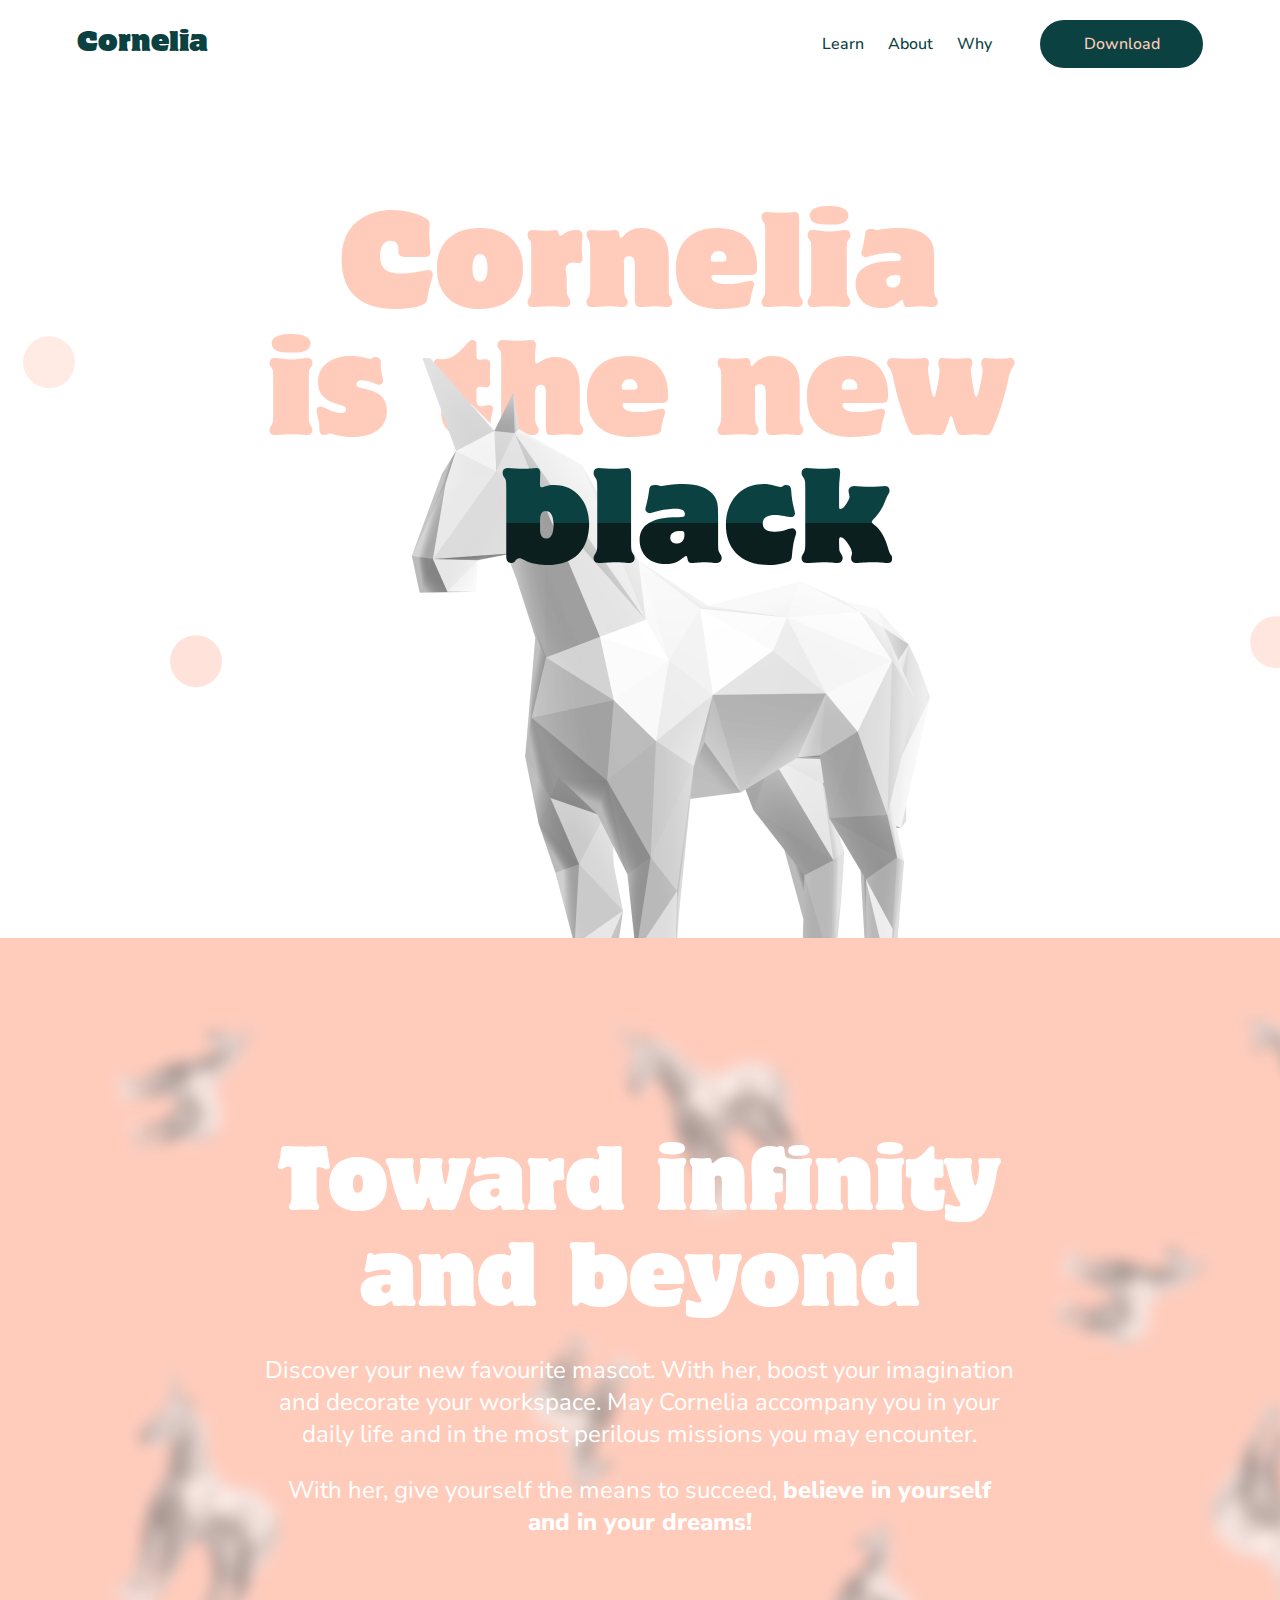
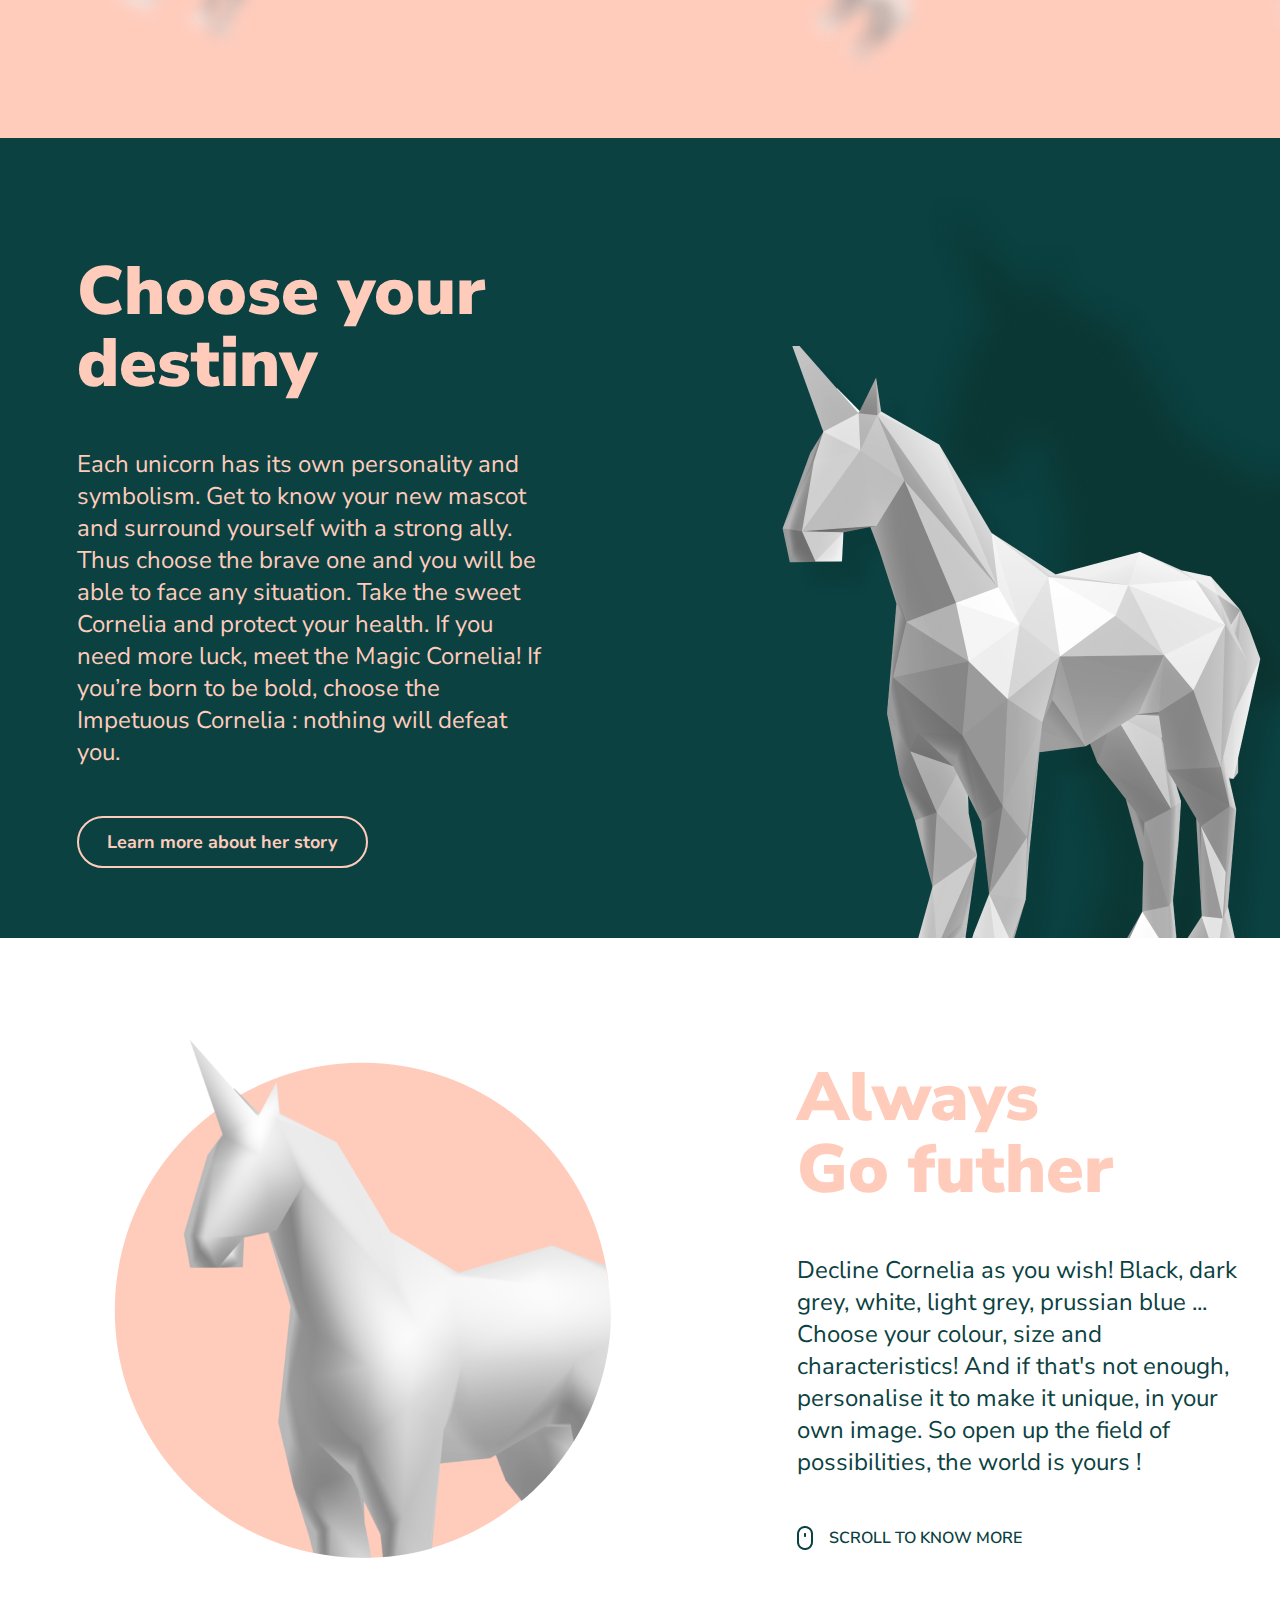
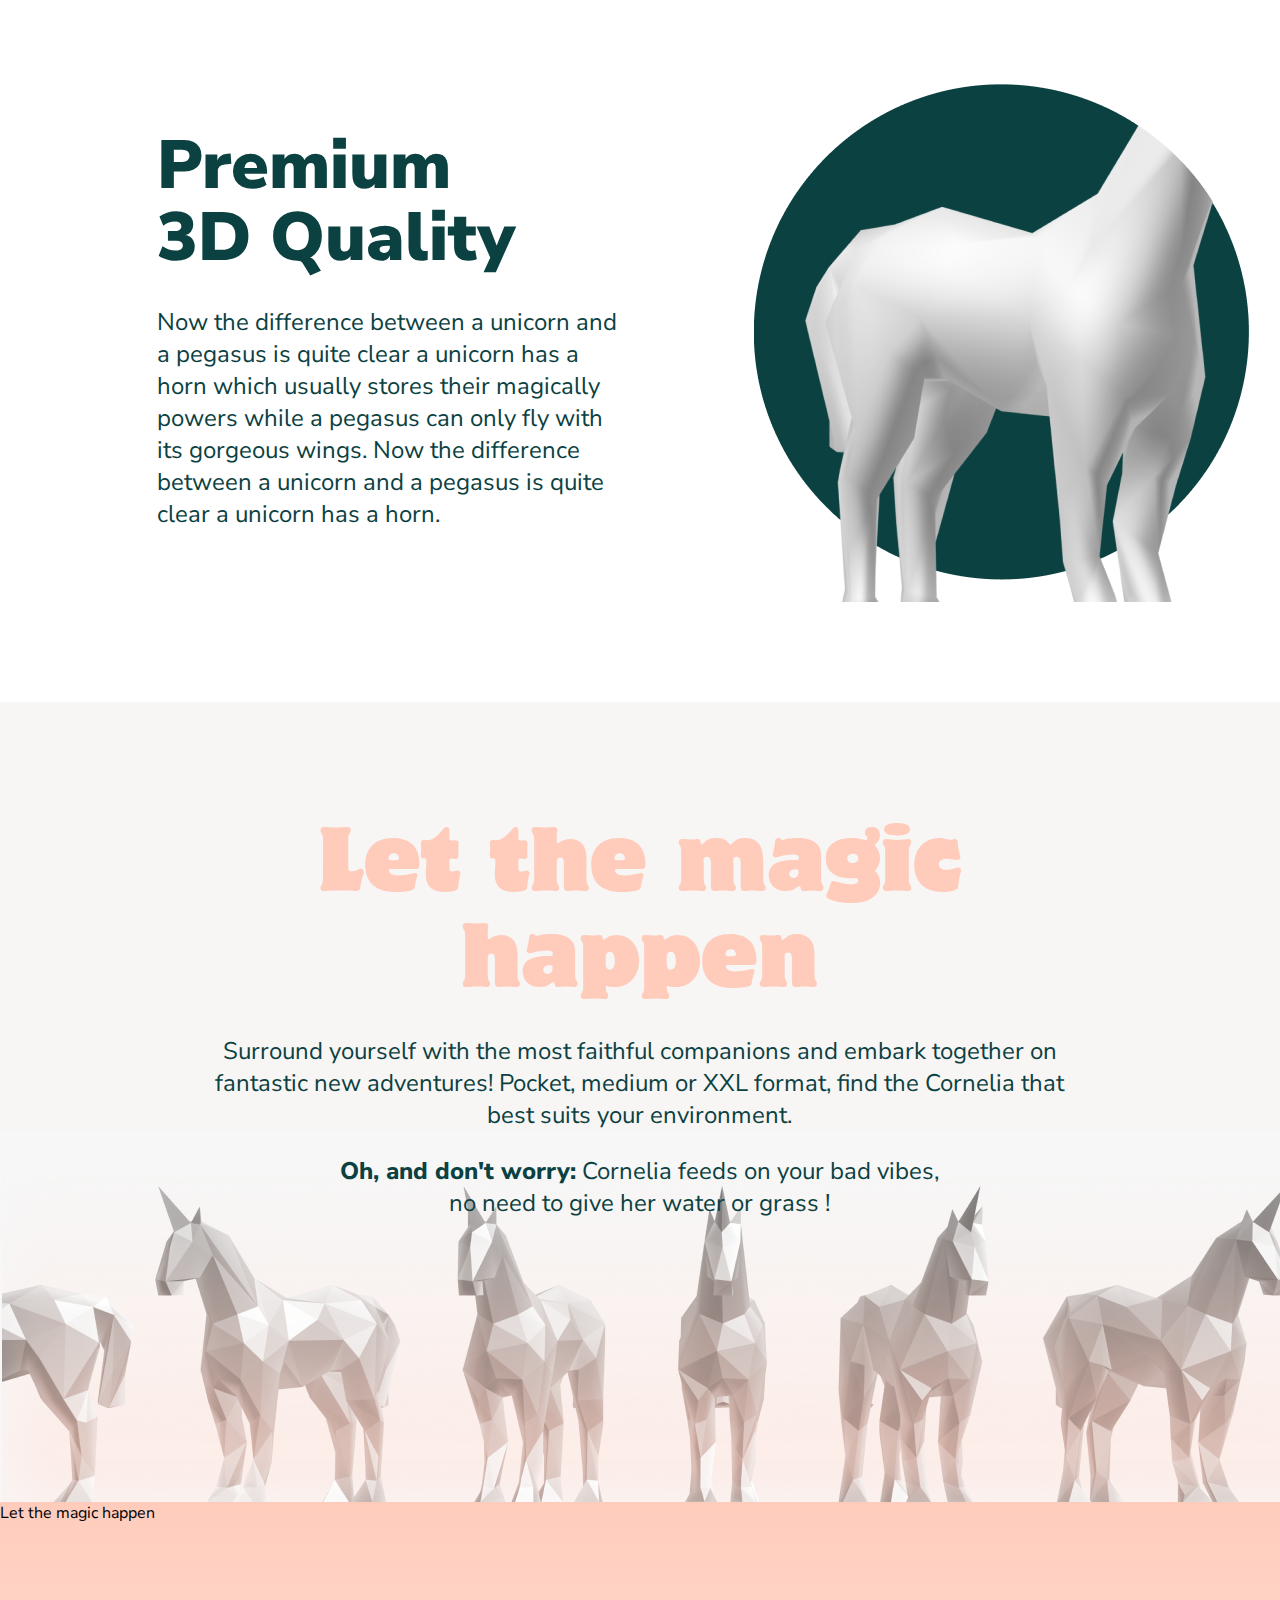
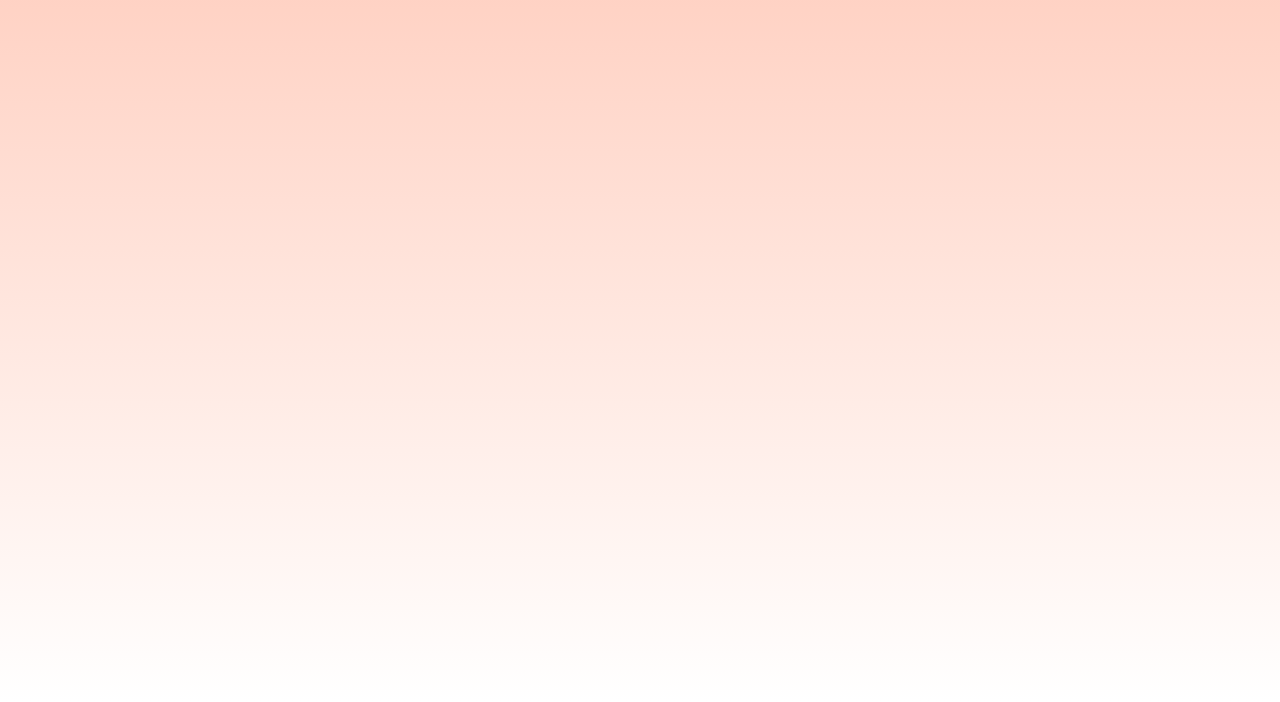
==== index.html @ f2a40659 "Add files via upload" ====
<!DOCTYPE html>
<html lang="en">
<head>
    <meta charset="UTF-8">
    <meta name="viewport" content="width=device-width, initial-scale=1.0">
    <title>Cornelia</title>
    <link rel="shortcut icon" href="/assets/favicon.svg" type="image/x-icon">
    <link rel="stylesheet" href="/css/main.css">
</head>
<body>
 <header class="header">
    <div class="header__container">
        <nav class="header__nav">
            <a href="/" class="header__logo">Cornelia</a>
            <div class="header__actions">
                <ul class="header__list">
                    <li class="header__list-item">
                        <a href="/">Learn</a>
                    </li>
                    <li class="header__list-item">
                        <a href="/">About</a>
                    </li>
                    <li class="header__list-item">
                        <a href="/">Why</a>
                    </li>
                </ul>
                <button class="header__download">
                    Download
                </button>
            </div>
        </nav>
    </div>
 </header>    
 <main>
    <section class="hero">
        <div class="hero__container">
            <p class="hero__title">Cornelia is the new</p>
            <p class="hero__title black">black</p>
            <img src="/assets/images/cornelia.png" alt="">
            <img src="/assets/images/eclipse.png" alt="" id="eclipse-1">
            <img src="/assets/images/eclipse.png" alt="" id="eclipse-2">
            <img src="/assets/images/eclipse.png" alt="" id="eclipse-3">
        </div>
    </section>
    <section class="discover">
        <div class="discover__container">
            <div class="discover__text__container">
                <p class="discover__title">Toward infinity and beyond</p>
                <p class="discover__text">Discover your new favourite mascot. With her, boost your imagination and decorate your workspace. May Cornelia accompany you in your daily life and in the most perilous missions you may encounter.</p>
                <p class="discover__text">With her, give yourself the means to succeed, <span>believe in yourself and in your dreams!</span></p>
            </div>
        </div>
    </section>
    <section class="destiny">
        <div class="destiny__container">
            <div class="destiny__text__container">
                <h2 class="destiny__title">Choose your destiny</h2>
                <p class="destiny__text">Each unicorn has its own personality and symbolism. Get to know your new mascot and surround yourself with a strong ally. Thus choose the brave one and you will be able to face any situation. Take the sweet Cornelia and protect your health. If you need more luck, meet the Magic Cornelia! If you’re born to be bold, choose the Impetuous Cornelia : nothing will defeat you.</p>
                <button class="destiny__button">Learn more about her story</button>
            </div>
            <img src="/assets/images/destiny-image.png" alt="" class="destiny__image">
        </div>
    </section>
    <section class="further">
        <div class="further__container">
            <img src="/assets/images/further-image.png" alt="" class="further__image">
            <div class="further__text__container">
                <h2 class="further__title">Always Go futher</h2>
                <p class="further__text">Decline Cornelia as you wish! Black, dark grey, white, light grey, prussian blue ... Choose your colour, size and characteristics! And if that's not enough, personalise it to make it unique, in your own image. So open up the field of possibilities,  the world is yours !</p>
                <div class="further__scroll"><img src="/assets/images/scroll.png" alt=""><p class="">SCROLL TO KNOW MORE</p></div>
            </div>
        </div>
    </section>
    <section class="quality">
        <div class="quality__container">
            <div class="quality__text__container">
                <h2 class="quality__title">Premium 3D Quality</h2>
                <p class="quality__text">Now the difference between a unicorn and a pegasus is quite clear a unicorn has a horn which usually stores their magically powers while a pegasus can only fly with its gorgeous wings. Now the difference between a unicorn and a pegasus is quite clear a unicorn has a horn.</p>
            </div>
            <img src="/assets/images/quality-image.png" alt="" class="quality__image">  
        </div>
    </section>
    <section class="magic">
        <div class="magic__container">
            <div class="magic__text__container">
                <p class="magic__title">Let the magic happen</p>
                <p class="magic__text">Surround yourself with the most faithful companions and embark together on fantastic new adventures! Pocket, medium or XXL format, find the Cornelia that best suits your environment.</p>
                <p class="magic__text mw-600"><span>Oh, and don't worry:</span> Cornelia feeds on your bad vibes, no need to give her water or grass !</span></p>
            </div>
        </div>
    </section>
    <section class="testimonials">
        <div class="testimonials__container">
            <div class="testimonials__text__container">
                <p class="testimonials__title">Let the magic happen</p>
            </div>
        </div>
    </section>
 </main>
</body>
</html>
---- css/main.css ----
@import url('https://fonts.googleapis.com/css2?family=Nunito+Sans:ital,opsz,wght@0,6..12,200..1000;1,6..12,200..1000&display=swap');

@import url('header.css');
@import url('hero.css');
@import url('discover.css');
@import url('destiny.css');
@import url('further.css');
@import url('quality.css');
@import url('magic.css');
@import url('testimonials.css');

@font-face {
    font-family: 'Motter Corpus Std';
    src: url(/assets/fonts/Motter\ Corpus\ Std\ Regular.otf);
}

:root {
    --primary-green: #0B4141;
    --primary-pink: #FFCCBC;
}

* {
    margin: 0;
    padding: 0;
    box-sizing: border-box;
}

a {
    text-decoration: none;
}

li {
    list-style: none;
}

button {
    border: none;
    outline: none;
}

body {
    font-family: 'Nunito Sans', sans-serif;
}
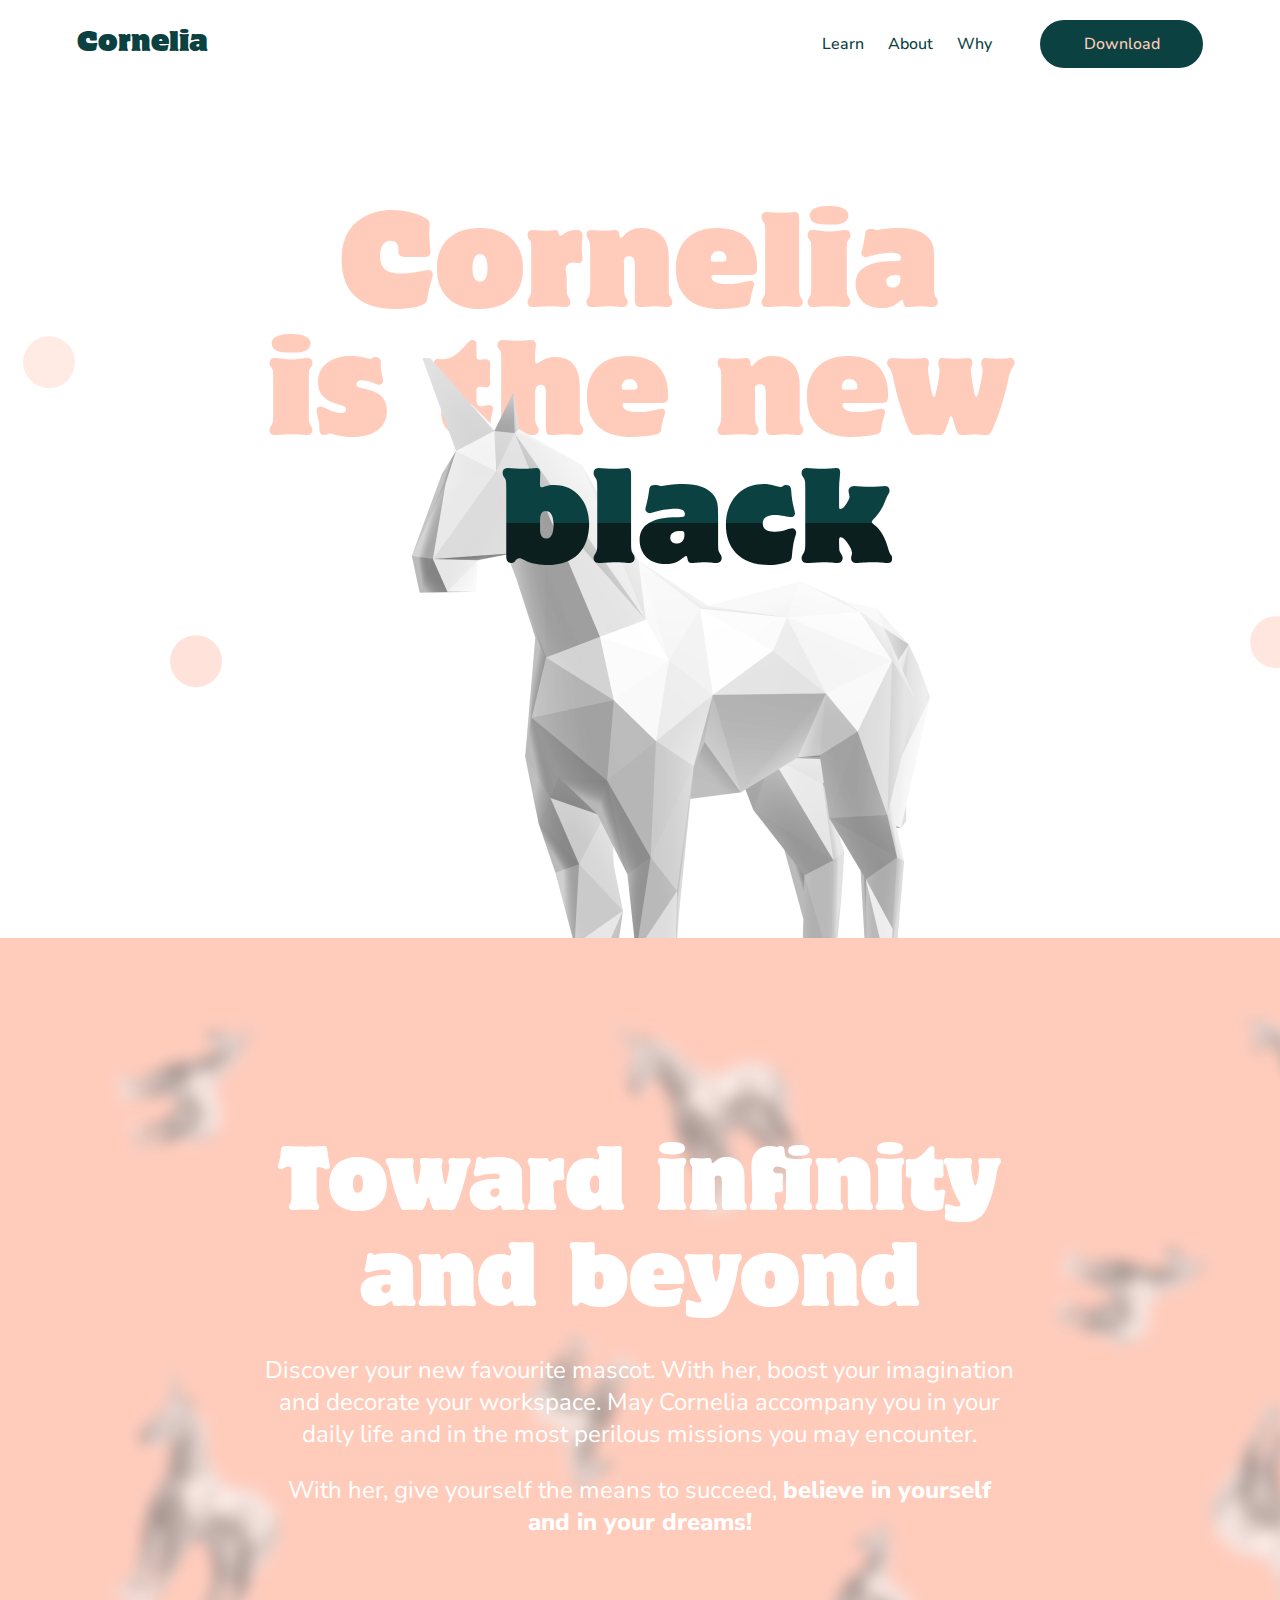
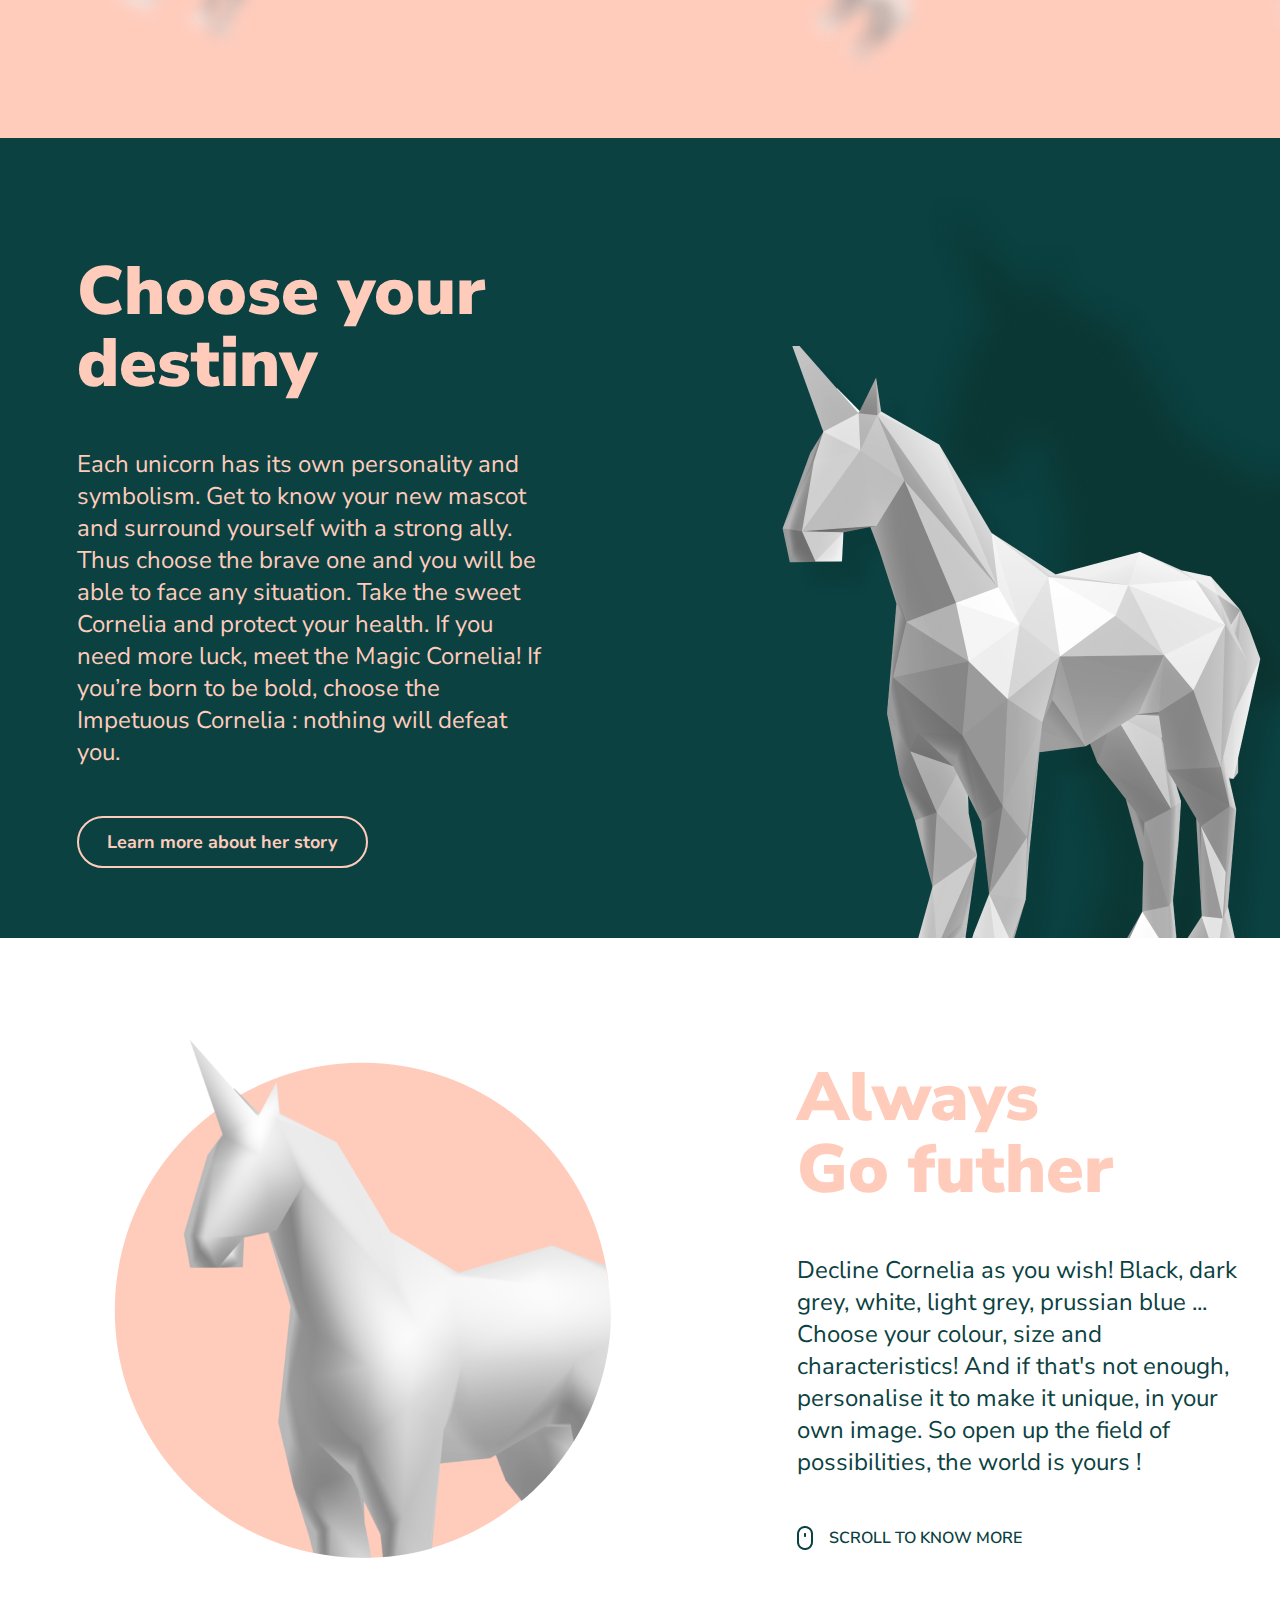
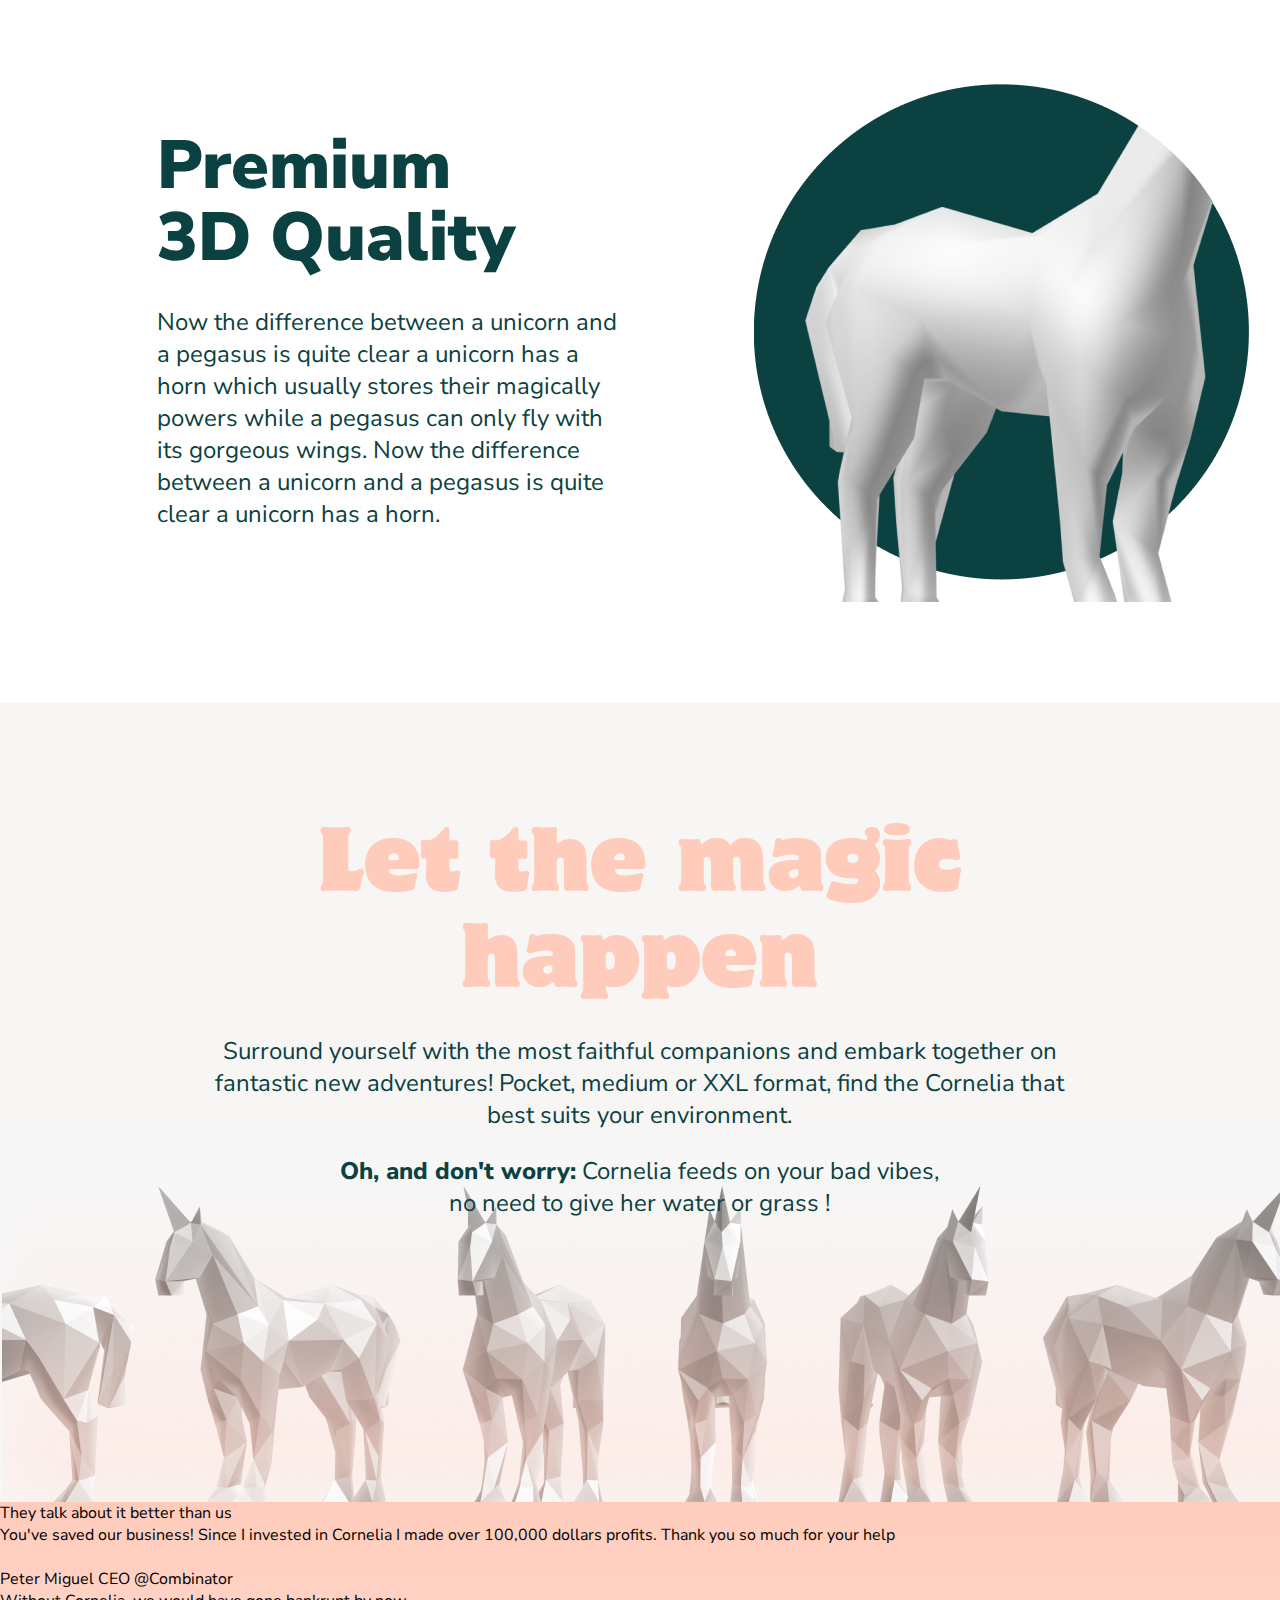
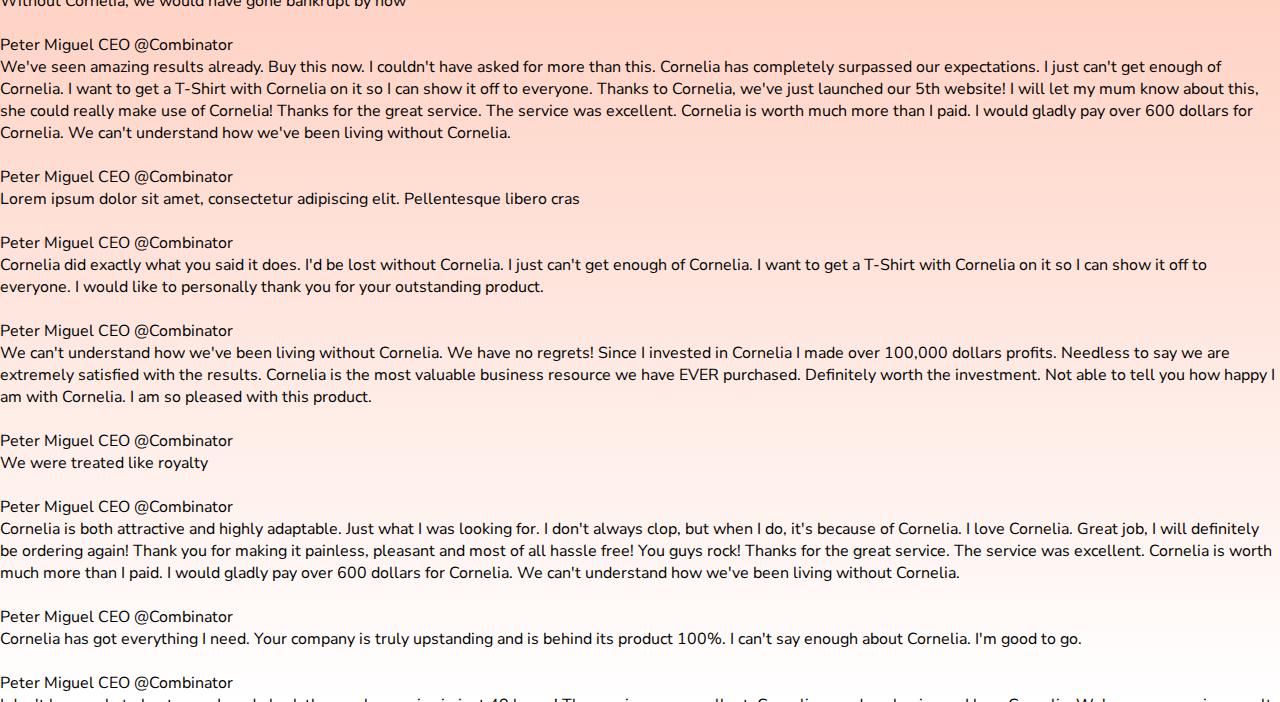
==== commit 4d7f3e49: "Update index.html" ====
--- a/index.html
+++ b/index.html
@@ -91,11 +91,102 @@
     </section>
     <section class="testimonials">
         <div class="testimonials__container">
-            <div class="testimonials__text__container">
-                <p class="testimonials__title">Let the magic happen</p>
+            <p class="testimonials__title">They talk about it better than us</p>
+            <div class="testimonials__card__container">
+                <div class="card">
+                    <p class="card__text">You've saved our business! Since I invested in Cornelia I made over 100,000 dollars profits. Thank you so much for your help</p>
+                    <div class="user">
+                        <img src="/assets/images/Face1.png" alt="" class="avatar">
+                        <p class="username">Peter Miguel
+                            <span>CEO @Combinator</span>
+                        </p>
+                    </div>
+                </div>
+                <div class="card">
+                    <p class="card__text">Without Cornelia, we would have gone bankrupt by now</p>
+                    <div class="user">
+                        <img src="/assets/images/Face1.png" alt="" class="avatar">
+                        <p class="username">Peter Miguel
+                            <span>CEO @Combinator</span>
+                        </p>
+                    </div>
+                </div>
+                <div class="card">
+                    <p class="card__text">We've seen amazing results already. Buy this now. I couldn't have asked for more than this. Cornelia has completely surpassed our expectations. I just can't get enough of Cornelia. I want to get a T-Shirt with Cornelia on it so I can show it off to everyone. Thanks to Cornelia, we've just launched our 5th website! I will let my mum know about this, she could really make use of Cornelia!
+                        Thanks for the great service. The service was excellent. Cornelia is worth much more than I paid. I would gladly pay over 600 dollars for Cornelia. We can't understand how we've been living without Cornelia.</p>
+                    <div class="user">
+                        <img src="/assets/images/Face1.png" alt="" class="avatar">
+                        <p class="username">Peter Miguel
+                            <span>CEO @Combinator</span>
+                        </p>
+                    </div>
+                </div>
+                <div class="card">
+                    <p class="card__text">Lorem ipsum dolor sit amet, consectetur adipiscing elit. Pellentesque libero cras </p>
+                    <div class="user">
+                        <img src="/assets/images/Face1.png" alt="" class="avatar">
+                        <p class="username">Peter Miguel
+                            <span>CEO @Combinator</span>
+                        </p>
+                    </div>
+                </div>
+                <div class="card">
+                    <p class="card__text">Cornelia did exactly what you said it does. I'd be lost without Cornelia. I just can't get enough of Cornelia. I want to get a T-Shirt with Cornelia on it so I can show it off to everyone. I would like to personally thank you for your outstanding product.</p>
+                    <div class="user">
+                        <img src="/assets/images/Face1.png" alt="" class="avatar">
+                        <p class="username">Peter Miguel
+                            <span>CEO @Combinator</span>
+                        </p>
+                    </div>
+                </div>
+                <div class="card">
+                    <p class="card__text">We can't understand how we've been living without Cornelia. We have no regrets! Since I invested in Cornelia I made over 100,000 dollars profits. Needless to say we are extremely satisfied with the results. Cornelia is the most valuable business resource we have EVER purchased. Definitely worth the investment. Not able to tell you how happy I am with Cornelia. I am so pleased with this product.</p>
+                    <div class="user">
+                        <img src="/assets/images/Face1.png" alt="" class="avatar">
+                        <p class="username">Peter Miguel
+                            <span>CEO @Combinator</span>
+                        </p>
+                    </div>
+                </div>
+                <div class="card">
+                    <p class="card__text">We were treated like royalty</p>
+                    <div class="user">
+                        <img src="/assets/images/Face1.png" alt="" class="avatar">
+                        <p class="username">Peter Miguel
+                            <span>CEO @Combinator</span>
+                        </p>
+                    </div>
+                </div>
+                <div class="card">
+                    <p class="card__text">Cornelia is both attractive and highly adaptable. Just what I was looking for. I don't always clop, but when I do, it's because of Cornelia. I love Cornelia. Great job, I will definitely be ordering again! Thank you for making it painless, pleasant and most of all hassle free! You guys rock! Thanks for the great service. The service was excellent. Cornelia is worth much more than I paid. I would gladly pay over 600 dollars for Cornelia. We can't understand how we've been living without Cornelia.</p>
+                    <div class="user">
+                        <img src="/assets/images/Face1.png" alt="" class="avatar">
+                        <p class="username">Peter Miguel
+                            <span>CEO @Combinator</span>
+                        </p>
+                    </div>
+                </div>
+                <div class="card">
+                    <p class="card__text">Cornelia has got everything I need. Your company is truly upstanding and is behind its product 100%. I can't say enough about Cornelia. I'm good to go.</p>
+                    <div class="user">
+                        <img src="/assets/images/Face1.png" alt="" class="avatar">
+                        <p class="username">Peter Miguel
+                            <span>CEO @Combinator</span>
+                        </p>
+                    </div>
+                </div>
+                <div class="card">
+                    <p class="card__text">I don't know what else to say. I made back the purchase price in just 48 hours! The service was excellent. Cornelia saved my business. I love Cornelia. We've seen amazing results already. Cornelia is the most valuable business resource we have EVER purchased. If you aren't sure, always go for Cornelia.</p>
+                    <div class="user">
+                        <img src="/assets/images/Face1.png" alt="" class="avatar">
+                        <p class="username">Peter Miguel
+                            <span>CEO @Combinator</span>
+                        </p>
+                    </div>
+                </div>
             </div>
         </div>
     </section>
  </main>
 </body>
-</html>+</html>
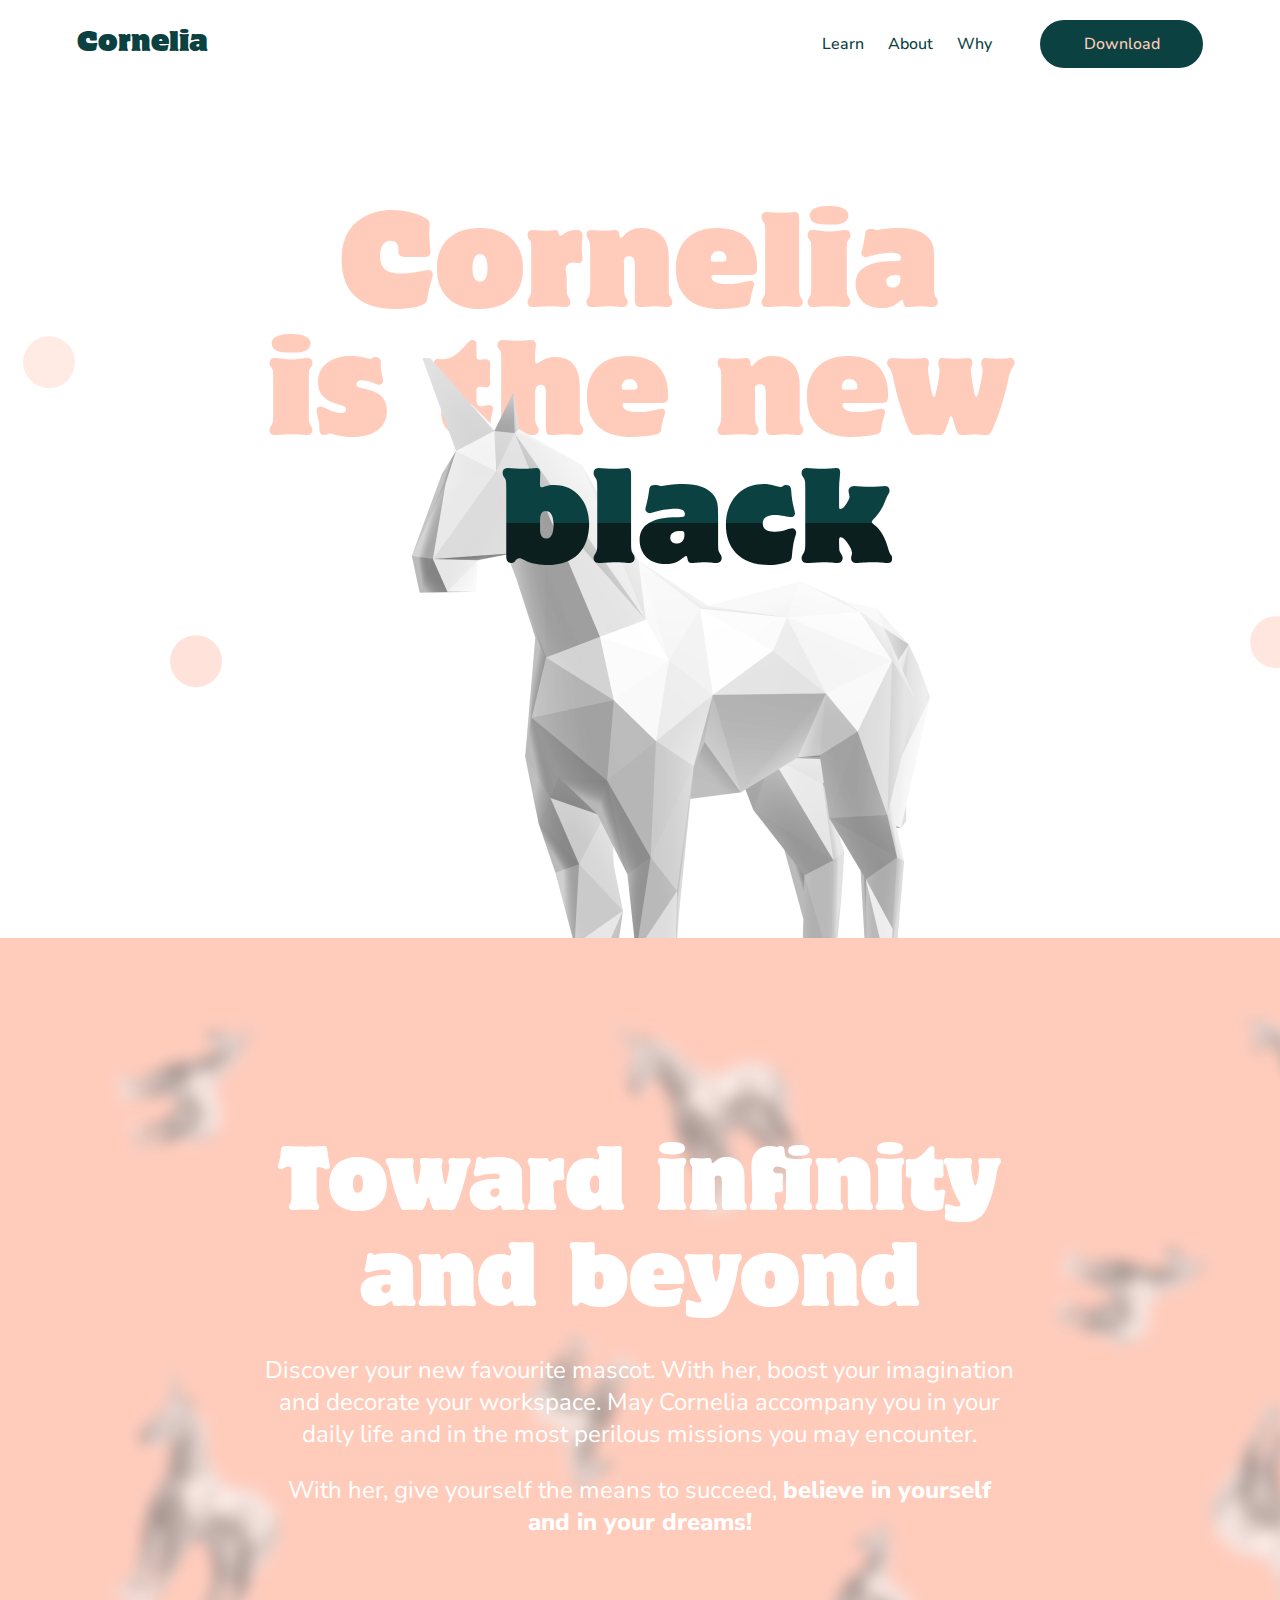
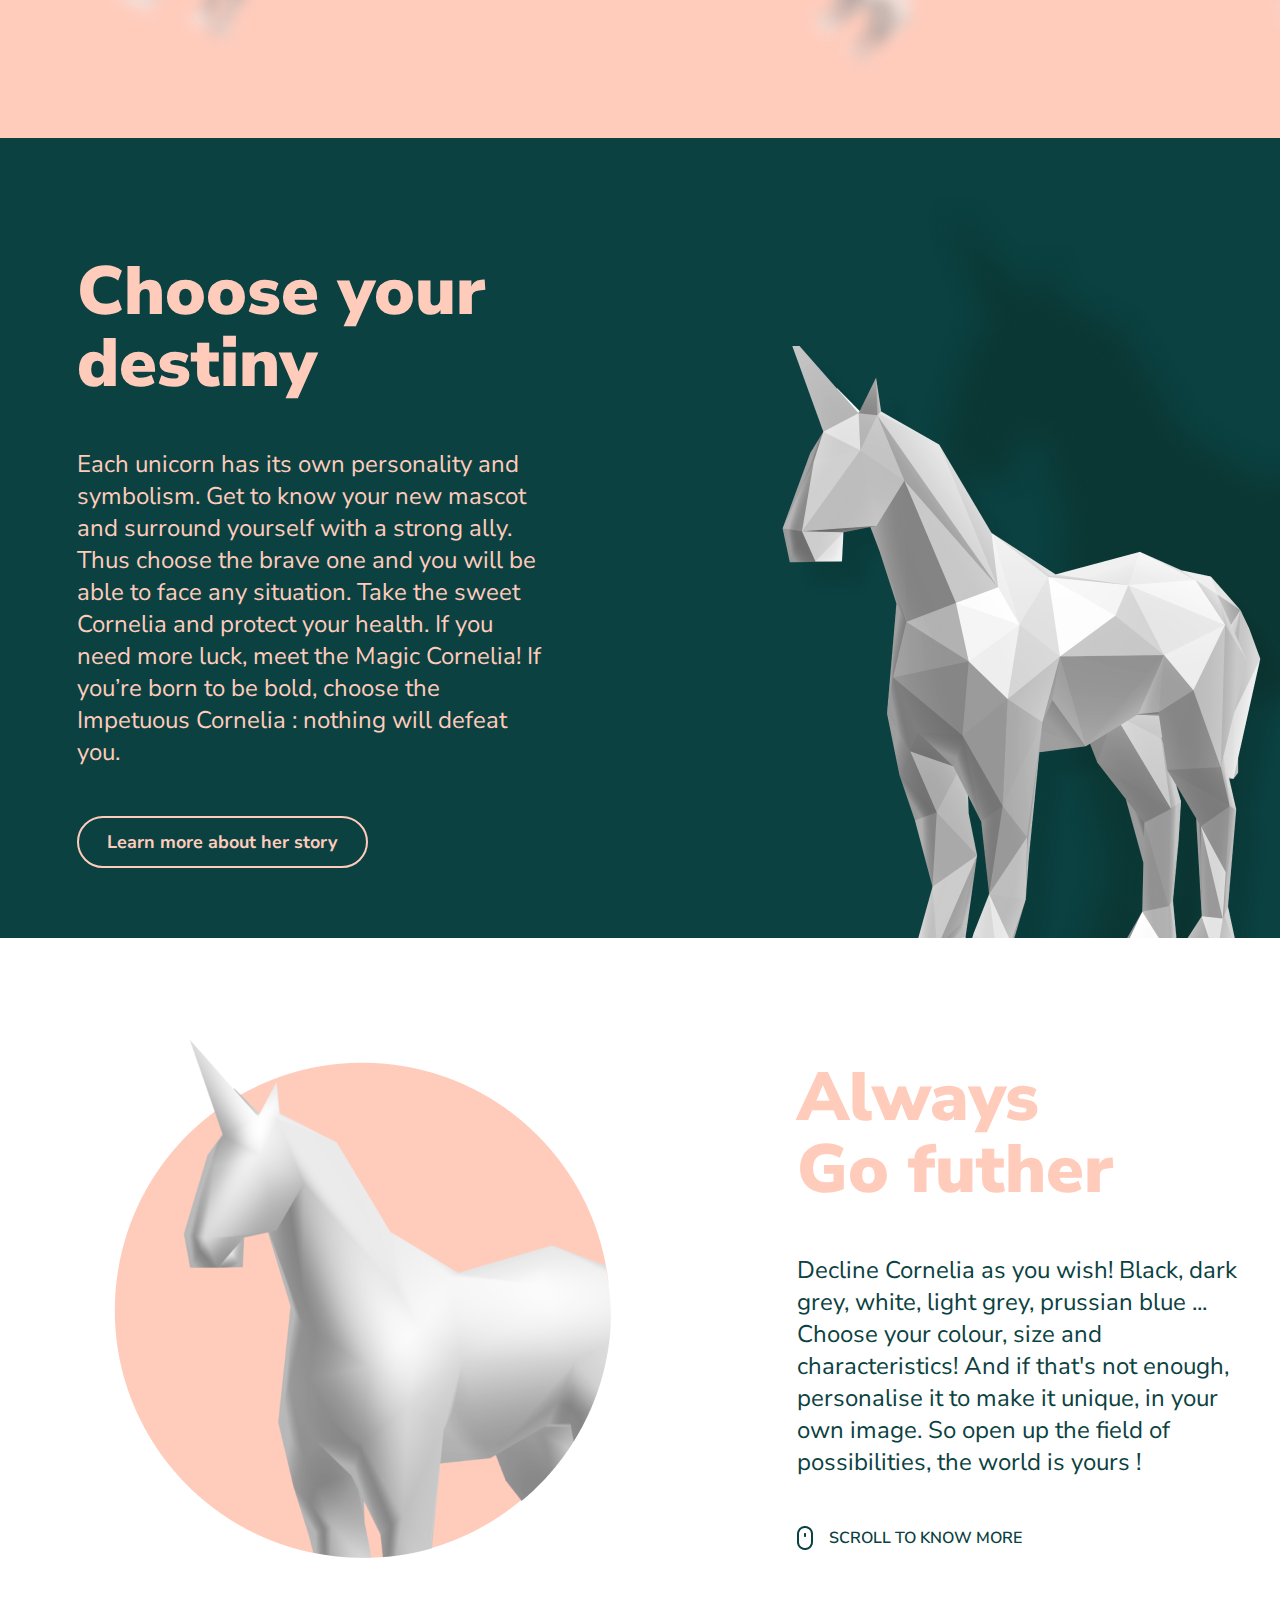
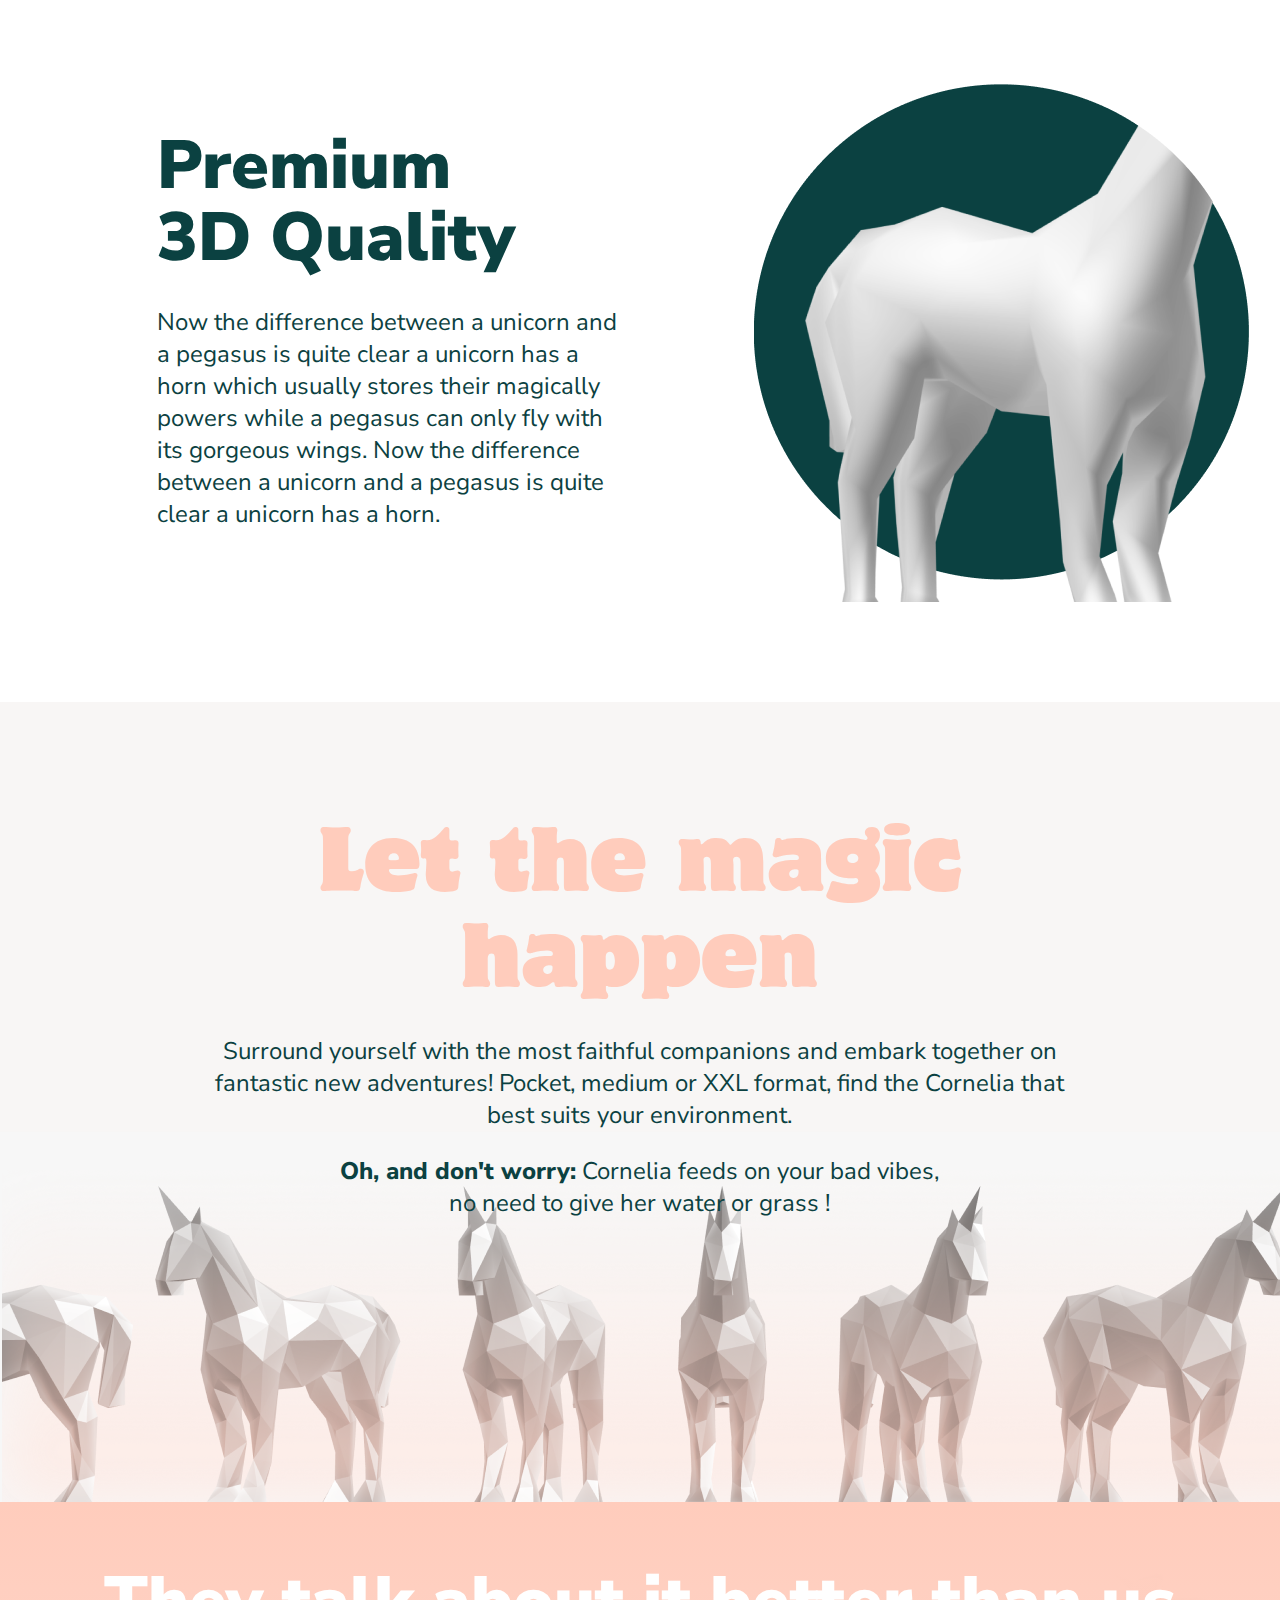
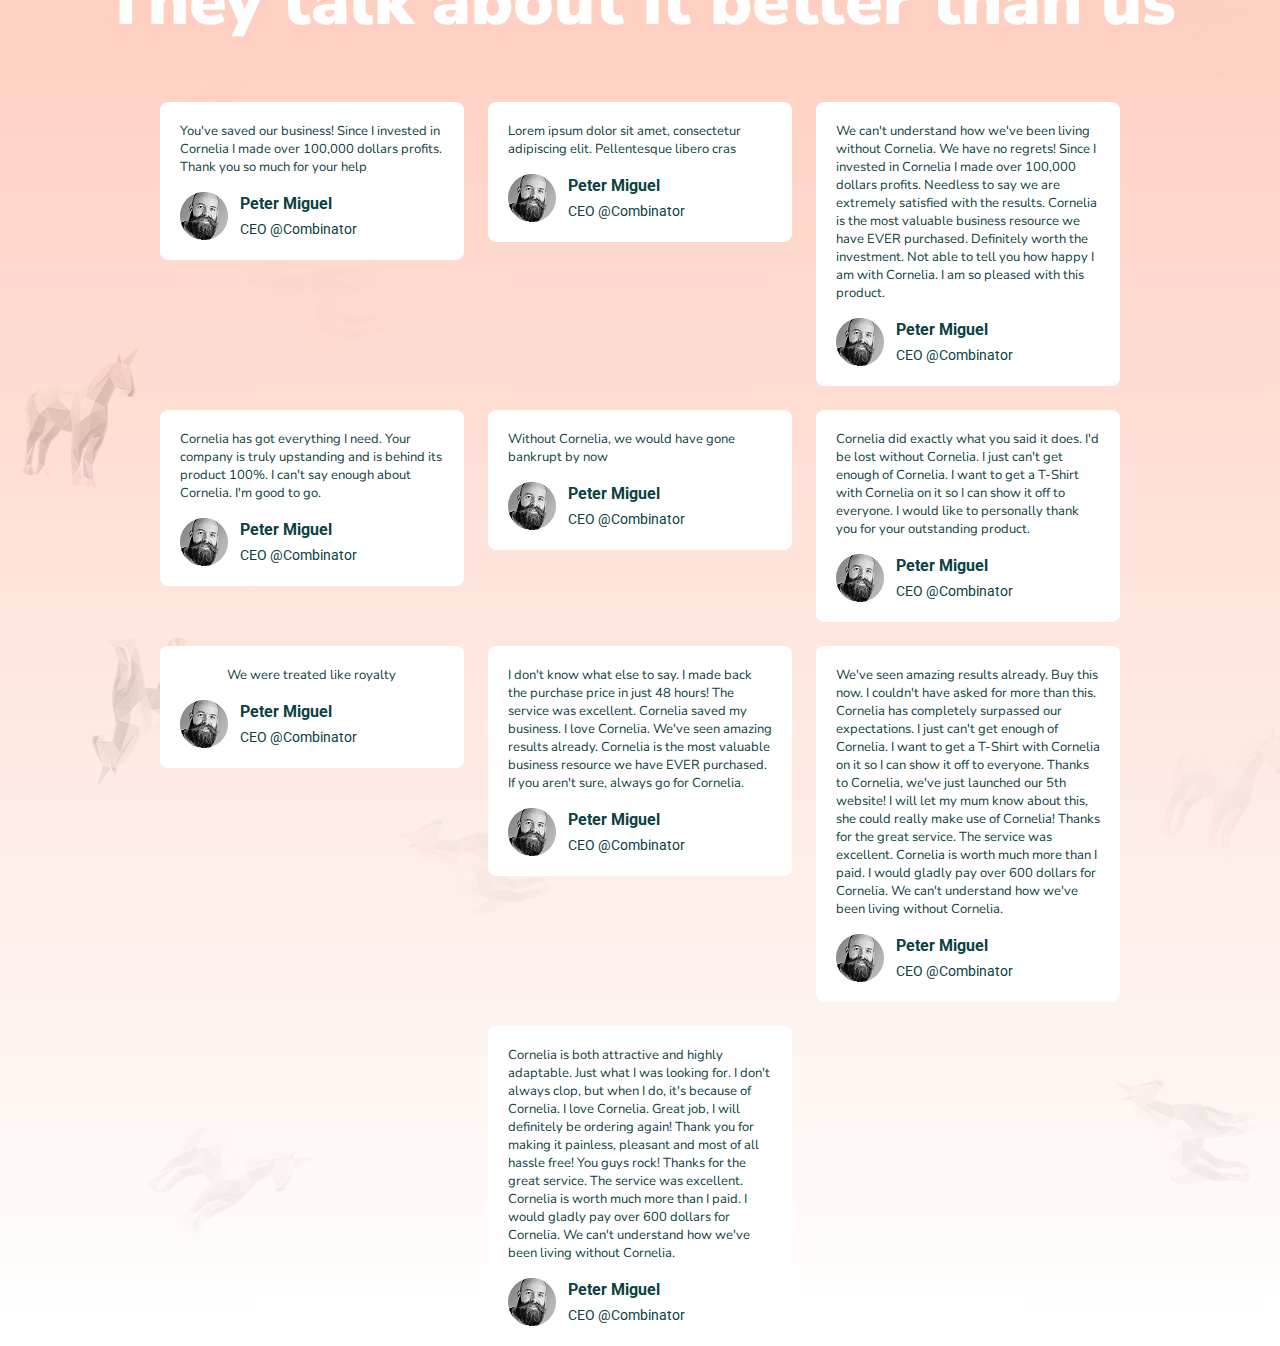
==== commit 2c91ba7f: "Update index.html" ====
--- a/index.html
+++ b/index.html
@@ -103,7 +103,7 @@
                     </div>
                 </div>
                 <div class="card">
-                    <p class="card__text">Without Cornelia, we would have gone bankrupt by now</p>
+                    <p class="card__text">Lorem ipsum dolor sit amet, consectetur adipiscing elit. Pellentesque libero cras </p>
                     <div class="user">
                         <img src="/assets/images/Face1.png" alt="" class="avatar">
                         <p class="username">Peter Miguel
@@ -112,8 +112,7 @@
                     </div>
                 </div>
                 <div class="card">
-                    <p class="card__text">We've seen amazing results already. Buy this now. I couldn't have asked for more than this. Cornelia has completely surpassed our expectations. I just can't get enough of Cornelia. I want to get a T-Shirt with Cornelia on it so I can show it off to everyone. Thanks to Cornelia, we've just launched our 5th website! I will let my mum know about this, she could really make use of Cornelia!
-                        Thanks for the great service. The service was excellent. Cornelia is worth much more than I paid. I would gladly pay over 600 dollars for Cornelia. We can't understand how we've been living without Cornelia.</p>
+                    <p class="card__text">We can't understand how we've been living without Cornelia. We have no regrets! Since I invested in Cornelia I made over 100,000 dollars profits. Needless to say we are extremely satisfied with the results. Cornelia is the most valuable business resource we have EVER purchased. Definitely worth the investment. Not able to tell you how happy I am with Cornelia. I am so pleased with this product.</p>
                     <div class="user">
                         <img src="/assets/images/Face1.png" alt="" class="avatar">
                         <p class="username">Peter Miguel
@@ -122,7 +121,16 @@
                     </div>
                 </div>
                 <div class="card">
-                    <p class="card__text">Lorem ipsum dolor sit amet, consectetur adipiscing elit. Pellentesque libero cras </p>
+                    <p class="card__text">Cornelia has got everything I need. Your company is truly upstanding and is behind its product 100%. I can't say enough about Cornelia. I'm good to go.</p>
+                    <div class="user">
+                        <img src="/assets/images/Face1.png" alt="" class="avatar">
+                        <p class="username">Peter Miguel
+                            <span>CEO @Combinator</span>
+                        </p>
+                    </div>
+                </div>
+                <div class="card">
+                    <p class="card__text">Without Cornelia, we would have gone bankrupt by now</p>
                     <div class="user">
                         <img src="/assets/images/Face1.png" alt="" class="avatar">
                         <p class="username">Peter Miguel
@@ -140,34 +148,7 @@
                     </div>
                 </div>
                 <div class="card">
-                    <p class="card__text">We can't understand how we've been living without Cornelia. We have no regrets! Since I invested in Cornelia I made over 100,000 dollars profits. Needless to say we are extremely satisfied with the results. Cornelia is the most valuable business resource we have EVER purchased. Definitely worth the investment. Not able to tell you how happy I am with Cornelia. I am so pleased with this product.</p>
-                    <div class="user">
-                        <img src="/assets/images/Face1.png" alt="" class="avatar">
-                        <p class="username">Peter Miguel
-                            <span>CEO @Combinator</span>
-                        </p>
-                    </div>
-                </div>
-                <div class="card">
                     <p class="card__text">We were treated like royalty</p>
-                    <div class="user">
-                        <img src="/assets/images/Face1.png" alt="" class="avatar">
-                        <p class="username">Peter Miguel
-                            <span>CEO @Combinator</span>
-                        </p>
-                    </div>
-                </div>
-                <div class="card">
-                    <p class="card__text">Cornelia is both attractive and highly adaptable. Just what I was looking for. I don't always clop, but when I do, it's because of Cornelia. I love Cornelia. Great job, I will definitely be ordering again! Thank you for making it painless, pleasant and most of all hassle free! You guys rock! Thanks for the great service. The service was excellent. Cornelia is worth much more than I paid. I would gladly pay over 600 dollars for Cornelia. We can't understand how we've been living without Cornelia.</p>
-                    <div class="user">
-                        <img src="/assets/images/Face1.png" alt="" class="avatar">
-                        <p class="username">Peter Miguel
-                            <span>CEO @Combinator</span>
-                        </p>
-                    </div>
-                </div>
-                <div class="card">
-                    <p class="card__text">Cornelia has got everything I need. Your company is truly upstanding and is behind its product 100%. I can't say enough about Cornelia. I'm good to go.</p>
                     <div class="user">
                         <img src="/assets/images/Face1.png" alt="" class="avatar">
                         <p class="username">Peter Miguel
@@ -184,6 +165,25 @@
                         </p>
                     </div>
                 </div>
+                <div class="card">
+                    <p class="card__text">We've seen amazing results already. Buy this now. I couldn't have asked for more than this. Cornelia has completely surpassed our expectations. I just can't get enough of Cornelia. I want to get a T-Shirt with Cornelia on it so I can show it off to everyone. Thanks to Cornelia, we've just launched our 5th website! I will let my mum know about this, she could really make use of Cornelia!
+                        Thanks for the great service. The service was excellent. Cornelia is worth much more than I paid. I would gladly pay over 600 dollars for Cornelia. We can't understand how we've been living without Cornelia.</p>
+                    <div class="user">
+                        <img src="/assets/images/Face1.png" alt="" class="avatar">
+                        <p class="username">Peter Miguel
+                            <span>CEO @Combinator</span>
+                        </p>
+                    </div>
+                </div>                
+                <div class="card">
+                    <p class="card__text">Cornelia is both attractive and highly adaptable. Just what I was looking for. I don't always clop, but when I do, it's because of Cornelia. I love Cornelia. Great job, I will definitely be ordering again! Thank you for making it painless, pleasant and most of all hassle free! You guys rock! Thanks for the great service. The service was excellent. Cornelia is worth much more than I paid. I would gladly pay over 600 dollars for Cornelia. We can't understand how we've been living without Cornelia.</p>
+                    <div class="user">
+                        <img src="/assets/images/Face1.png" alt="" class="avatar">
+                        <p class="username">Peter Miguel
+                            <span>CEO @Combinator</span>
+                        </p>
+                    </div>
+                </div>
             </div>
         </div>
     </section>
--- a/css/main.css
+++ b/css/main.css
@@ -1,4 +1,5 @@
 @import url('https://fonts.googleapis.com/css2?family=Nunito+Sans:ital,opsz,wght@0,6..12,200..1000;1,6..12,200..1000&display=swap');
+@import url('https://fonts.googleapis.com/css2?family=Roboto:ital,wght@0,100..900;1,100..900&display=swap');
 
 @import url('header.css');
 @import url('hero.css');
@@ -40,4 +41,4 @@
 
 body {
     font-family: 'Nunito Sans', sans-serif;
-}+}
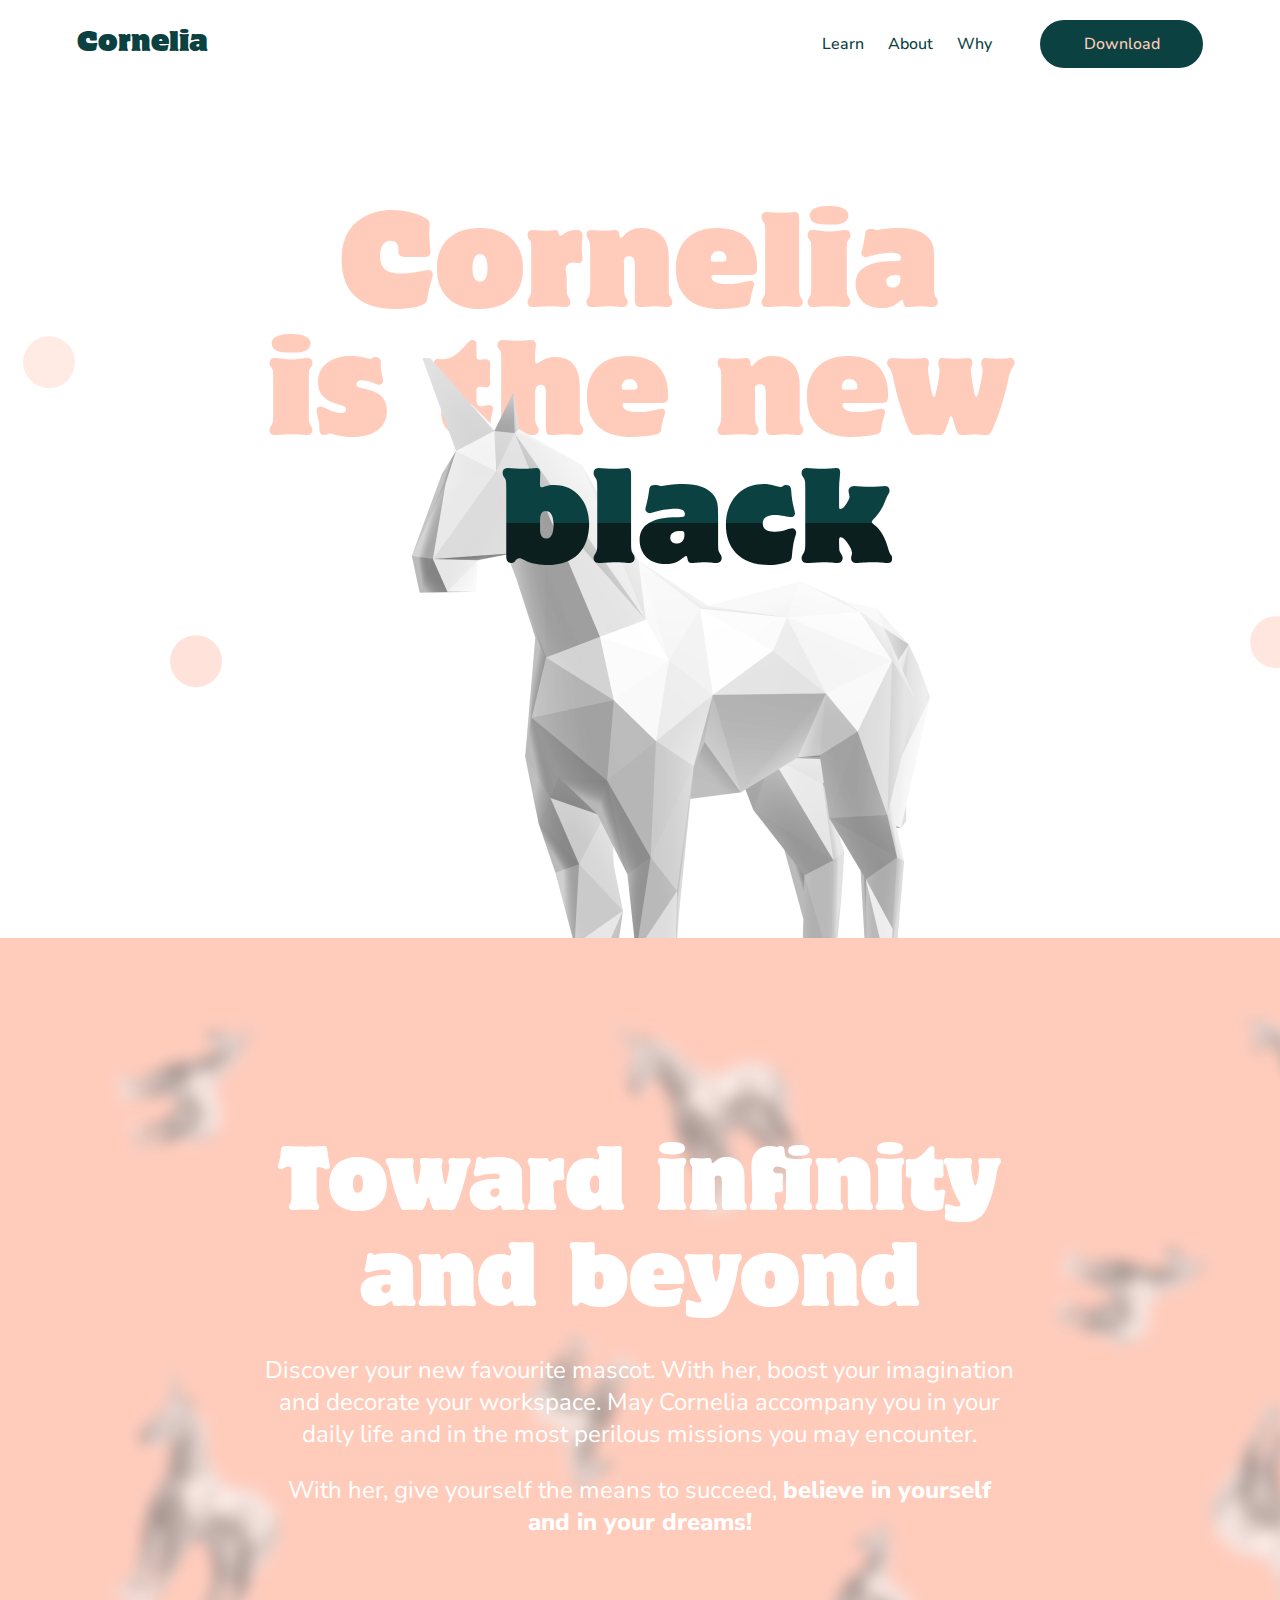
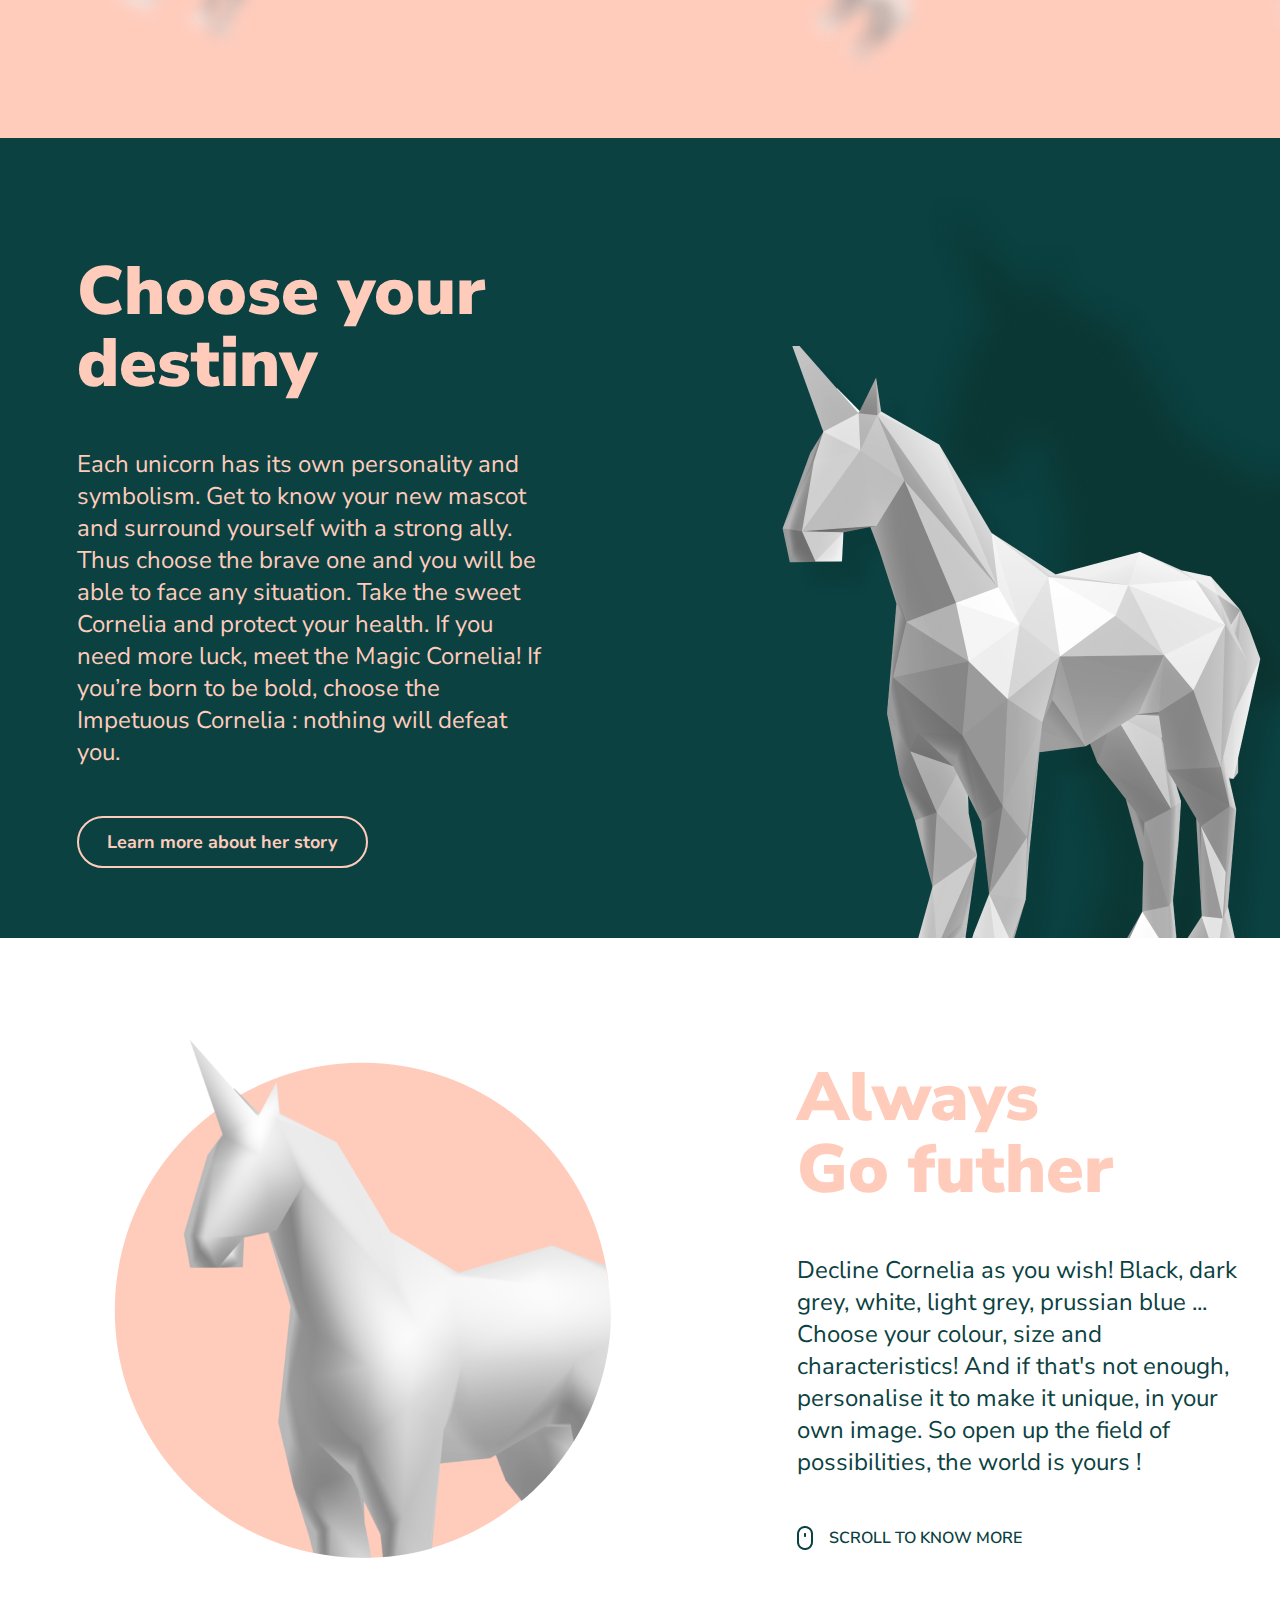
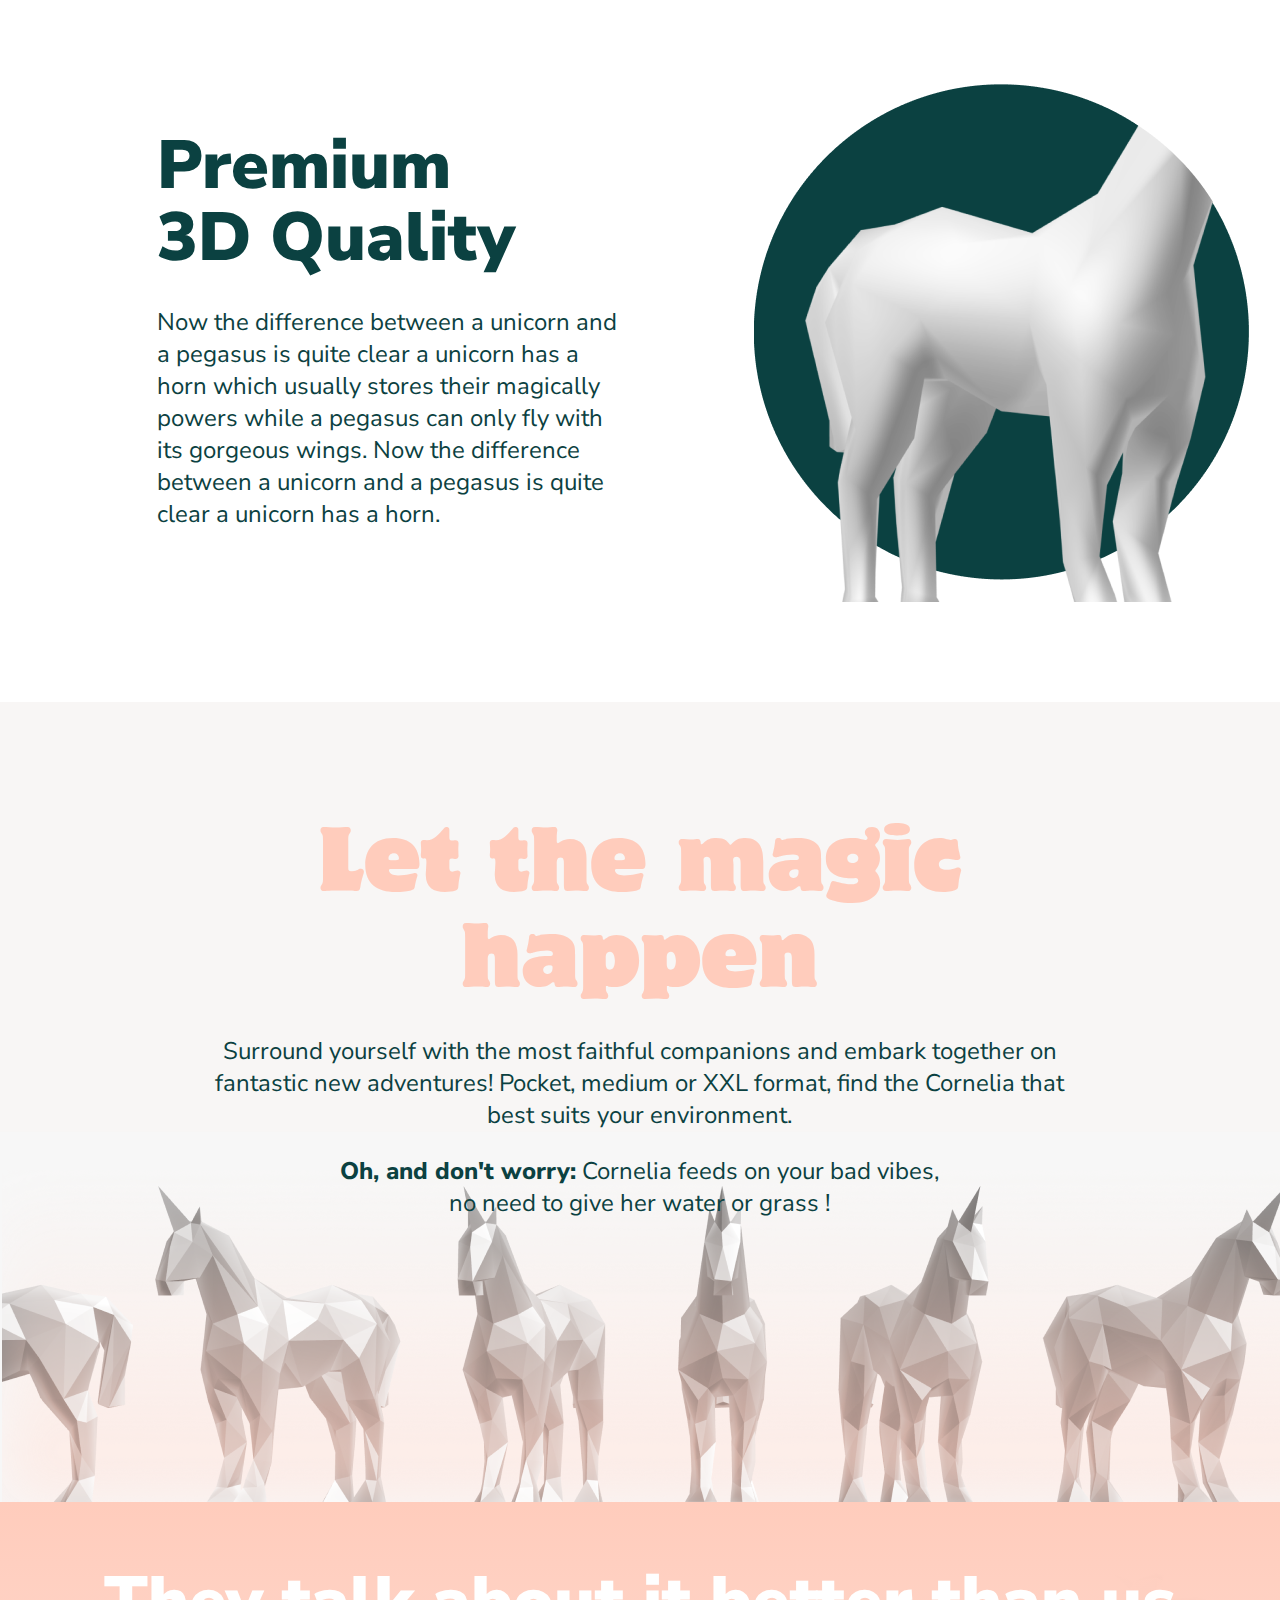
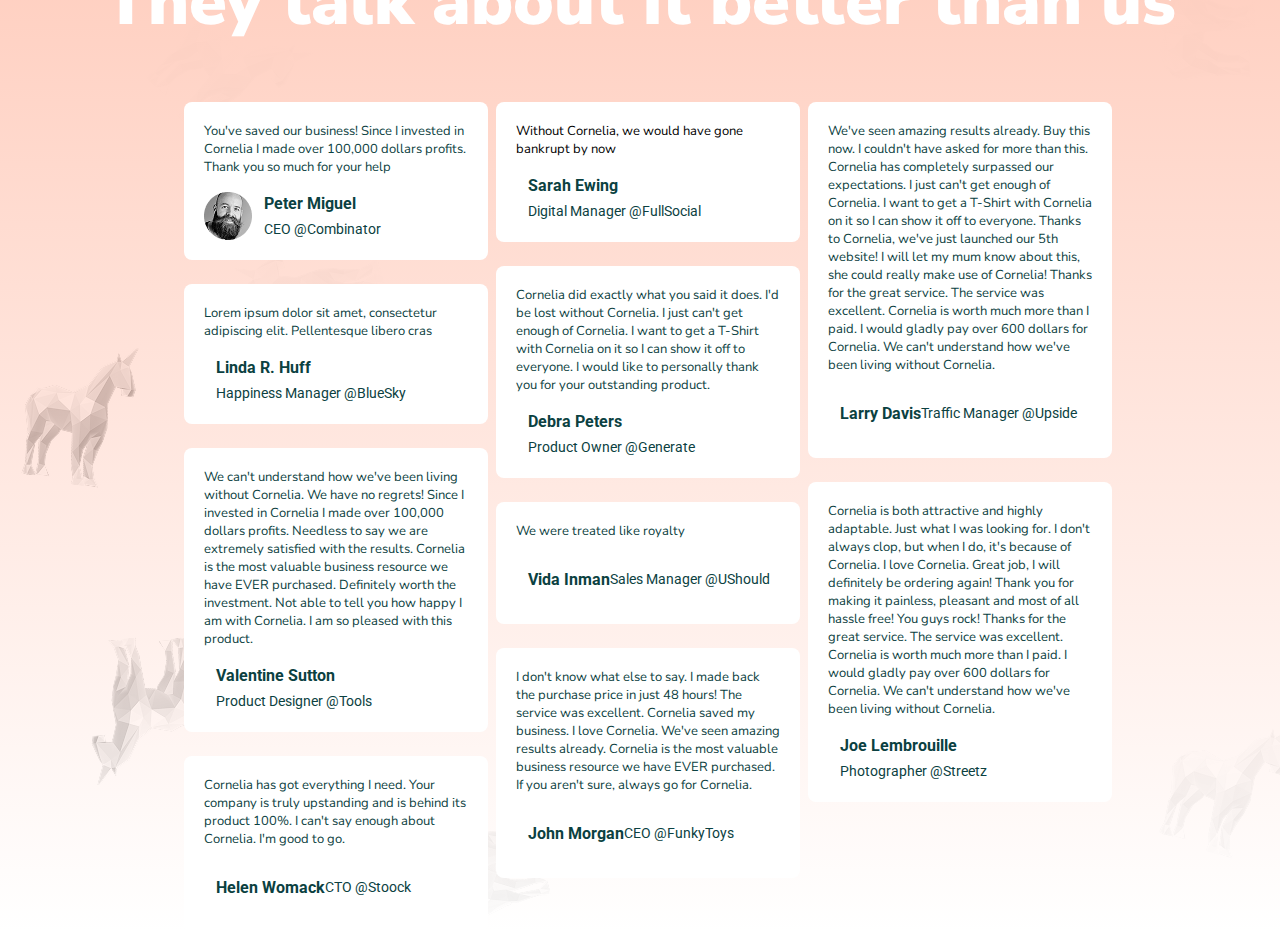
==== commit 8f3ba518: "Update index.html" ====
--- a/index.html
+++ b/index.html
@@ -105,63 +105,63 @@
                 <div class="card">
                     <p class="card__text">Lorem ipsum dolor sit amet, consectetur adipiscing elit. Pellentesque libero cras </p>
                     <div class="user">
-                        <img src="/assets/images/Face1.png" alt="" class="avatar">
-                        <p class="username">Peter Miguel
-                            <span>CEO @Combinator</span>
+                        <img src="/assets/images/Face2.png" alt="" class="avatar">
+                        <p class="username">Linda R. Huff 
+                            <span>Happiness Manager @BlueSky</span>
                         </p>
                     </div>
                 </div>
                 <div class="card">
                     <p class="card__text">We can't understand how we've been living without Cornelia. We have no regrets! Since I invested in Cornelia I made over 100,000 dollars profits. Needless to say we are extremely satisfied with the results. Cornelia is the most valuable business resource we have EVER purchased. Definitely worth the investment. Not able to tell you how happy I am with Cornelia. I am so pleased with this product.</p>
                     <div class="user">
-                        <img src="/assets/images/Face1.png" alt="" class="avatar">
-                        <p class="username">Peter Miguel
-                            <span>CEO @Combinator</span>
+                        <img src="/assets/images/Face3.png" alt="" class="avatar">
+                        <p class="username">Valentine Sutton
+                            <span>Product Designer @Tools</span>
                         </p>
                     </div>
                 </div>
                 <div class="card">
                     <p class="card__text">Cornelia has got everything I need. Your company is truly upstanding and is behind its product 100%. I can't say enough about Cornelia. I'm good to go.</p>
                     <div class="user">
-                        <img src="/assets/images/Face1.png" alt="" class="avatar">
-                        <p class="username">Peter Miguel
-                            <span>CEO @Combinator</span>
+                        <img src="/assets/images/Face4.png" alt="" class="avatar">
+                        <p class="username">Helen Womack
+                            <span>CTO @Stoock</span>
                         </p>
                     </div>
                 </div>
                 <div class="card">
-                    <p class="card__text">Without Cornelia, we would have gone bankrupt by now</p>
+                    <p class="card__text black-text">Without Cornelia, we would have gone bankrupt by now</p>
                     <div class="user">
-                        <img src="/assets/images/Face1.png" alt="" class="avatar">
-                        <p class="username">Peter Miguel
-                            <span>CEO @Combinator</span>
+                        <img src="/assets/images/Face5.png" alt="" class="avatar">
+                        <p class="username">Sarah Ewing
+                            <span>Digital Manager @FullSocial</span>
                         </p>
                     </div>
                 </div>
                 <div class="card">
                     <p class="card__text">Cornelia did exactly what you said it does. I'd be lost without Cornelia. I just can't get enough of Cornelia. I want to get a T-Shirt with Cornelia on it so I can show it off to everyone. I would like to personally thank you for your outstanding product.</p>
                     <div class="user">
-                        <img src="/assets/images/Face1.png" alt="" class="avatar">
-                        <p class="username">Peter Miguel
-                            <span>CEO @Combinator</span>
+                        <img src="/assets/images/Face6.png" alt="" class="avatar">
+                        <p class="username">Debra Peters
+                            <span>Product Owner @Generate</span>
                         </p>
                     </div>
                 </div>
                 <div class="card">
                     <p class="card__text">We were treated like royalty</p>
                     <div class="user">
-                        <img src="/assets/images/Face1.png" alt="" class="avatar">
-                        <p class="username">Peter Miguel
-                            <span>CEO @Combinator</span>
+                        <img src="/assets/images/Face7.png" alt="" class="avatar">
+                        <p class="username">Vida Inman
+                            <span>Sales Manager @UShould</span>
                         </p>
                     </div>
                 </div>
                 <div class="card">
                     <p class="card__text">I don't know what else to say. I made back the purchase price in just 48 hours! The service was excellent. Cornelia saved my business. I love Cornelia. We've seen amazing results already. Cornelia is the most valuable business resource we have EVER purchased. If you aren't sure, always go for Cornelia.</p>
                     <div class="user">
-                        <img src="/assets/images/Face1.png" alt="" class="avatar">
-                        <p class="username">Peter Miguel
-                            <span>CEO @Combinator</span>
+                        <img src="/assets/images/Face8.png" alt="" class="avatar">
+                        <p class="username">John Morgan
+                            <span>CEO @FunkyToys</span>
                         </p>
                     </div>
                 </div>
@@ -169,18 +169,18 @@
                     <p class="card__text">We've seen amazing results already. Buy this now. I couldn't have asked for more than this. Cornelia has completely surpassed our expectations. I just can't get enough of Cornelia. I want to get a T-Shirt with Cornelia on it so I can show it off to everyone. Thanks to Cornelia, we've just launched our 5th website! I will let my mum know about this, she could really make use of Cornelia!
                         Thanks for the great service. The service was excellent. Cornelia is worth much more than I paid. I would gladly pay over 600 dollars for Cornelia. We can't understand how we've been living without Cornelia.</p>
                     <div class="user">
-                        <img src="/assets/images/Face1.png" alt="" class="avatar">
-                        <p class="username">Peter Miguel
-                            <span>CEO @Combinator</span>
+                        <img src="/assets/images/Face9.png" alt="" class="avatar">
+                        <p class="username">Larry Davis
+                            <span>Traffic Manager @Upside</span>
                         </p>
                     </div>
                 </div>                
                 <div class="card">
                     <p class="card__text">Cornelia is both attractive and highly adaptable. Just what I was looking for. I don't always clop, but when I do, it's because of Cornelia. I love Cornelia. Great job, I will definitely be ordering again! Thank you for making it painless, pleasant and most of all hassle free! You guys rock! Thanks for the great service. The service was excellent. Cornelia is worth much more than I paid. I would gladly pay over 600 dollars for Cornelia. We can't understand how we've been living without Cornelia.</p>
                     <div class="user">
-                        <img src="/assets/images/Face1.png" alt="" class="avatar">
-                        <p class="username">Peter Miguel
-                            <span>CEO @Combinator</span>
+                        <img src="/assets/images/Face10.png" alt="" class="avatar">
+                        <p class="username">Joe Lembrouille
+                            <span>Photographer @Streetz</span>
                         </p>
                     </div>
                 </div>
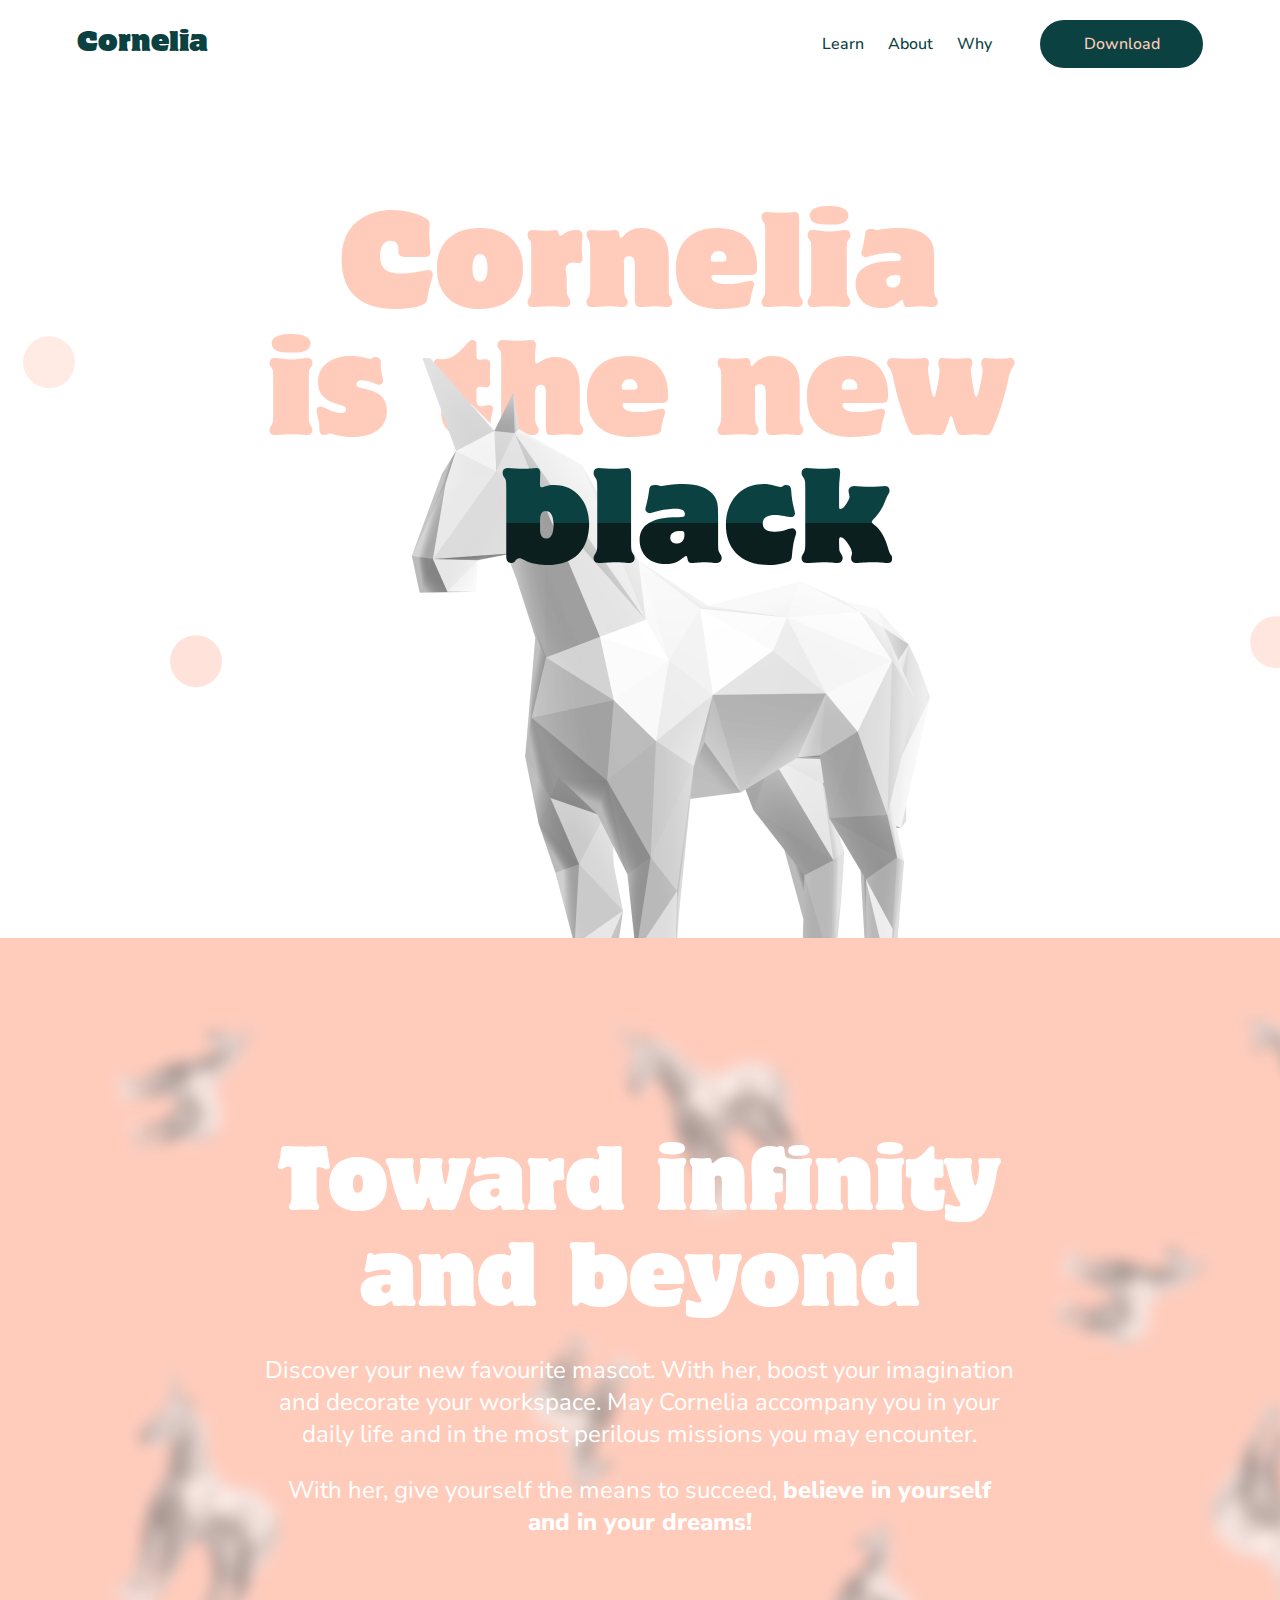
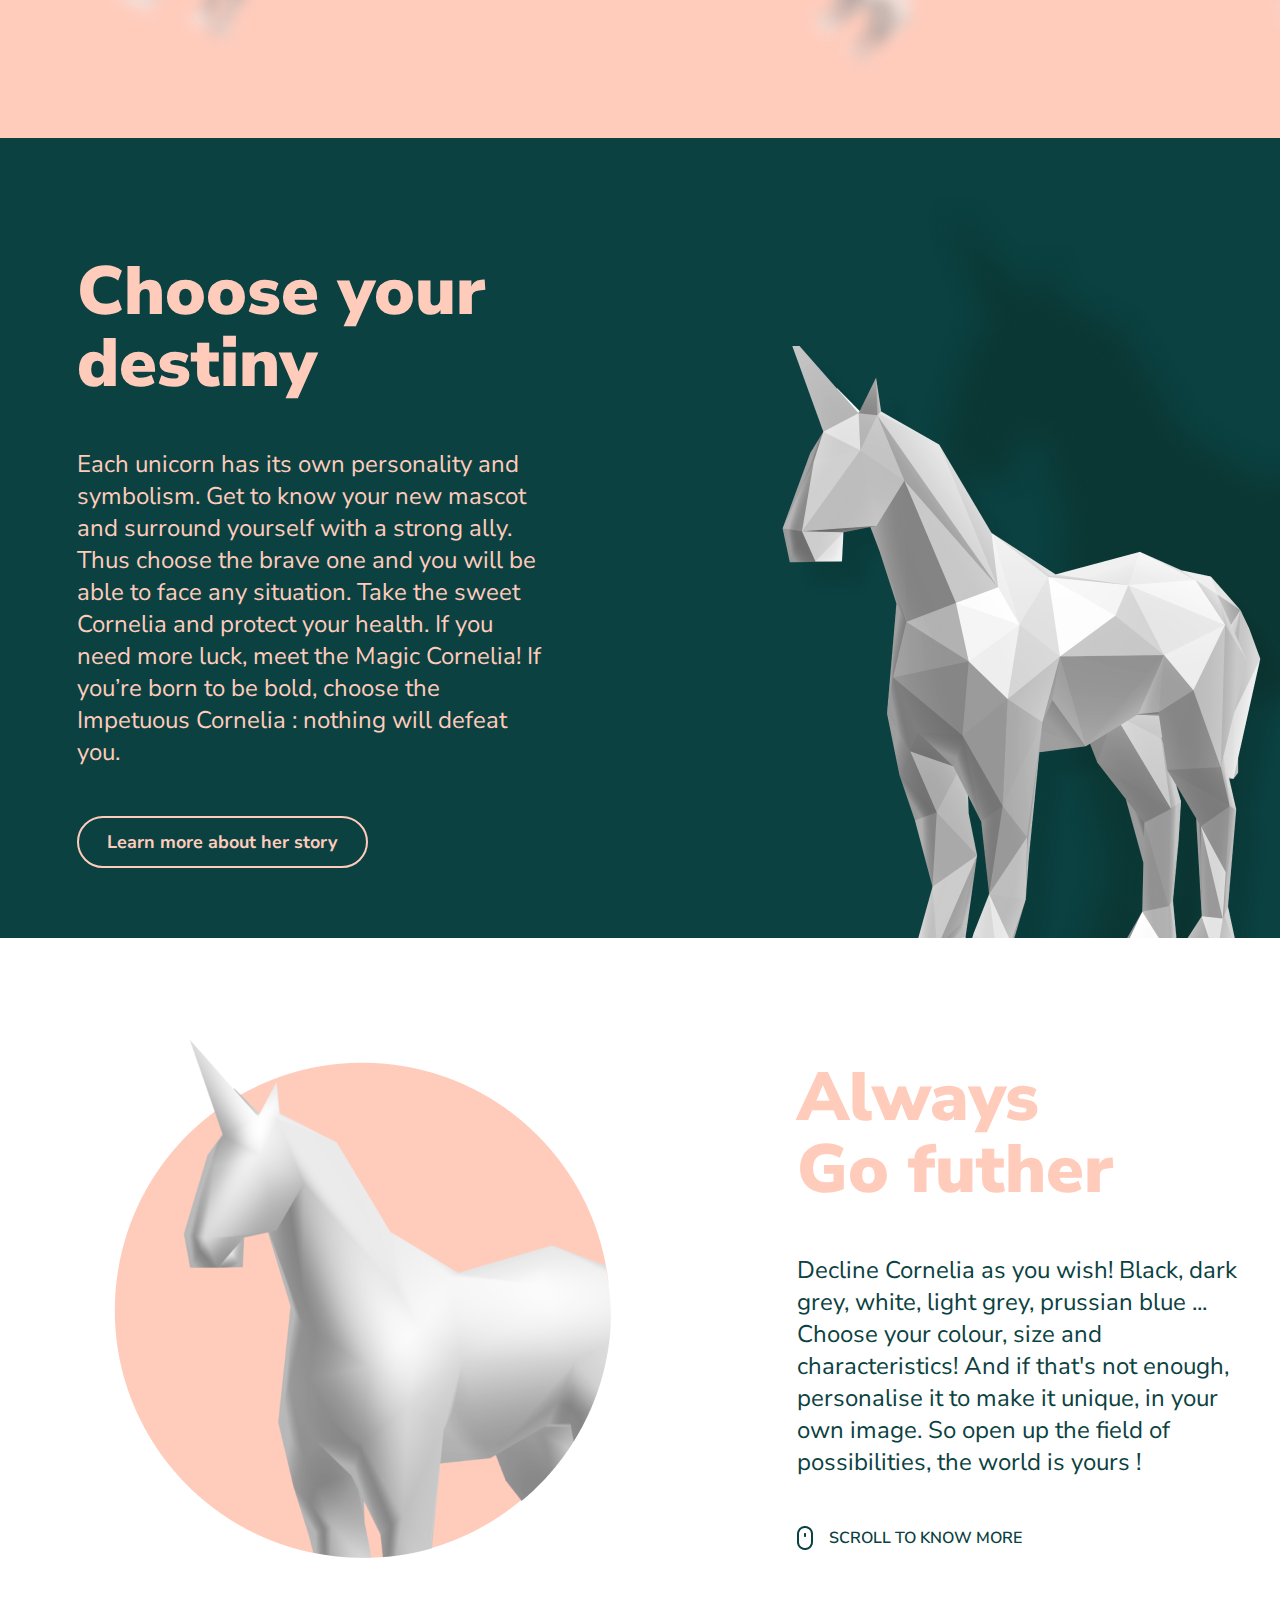
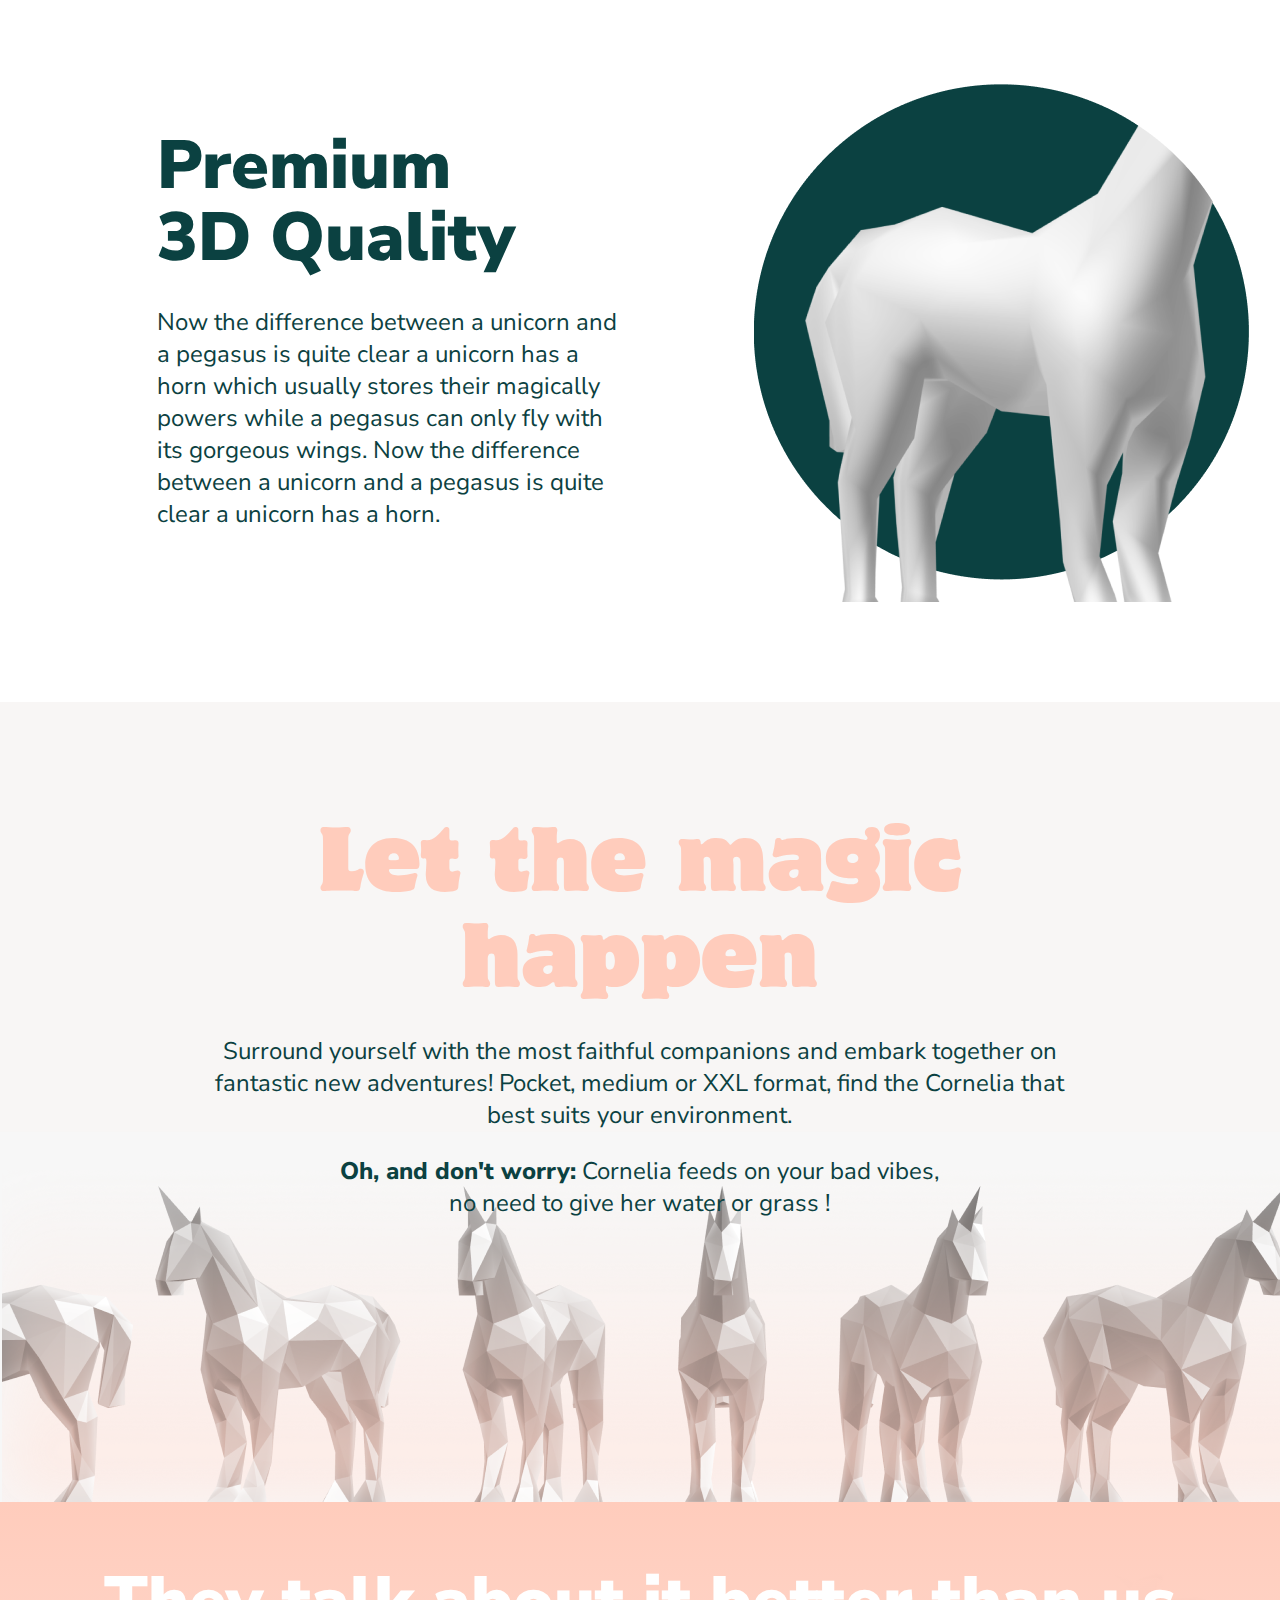
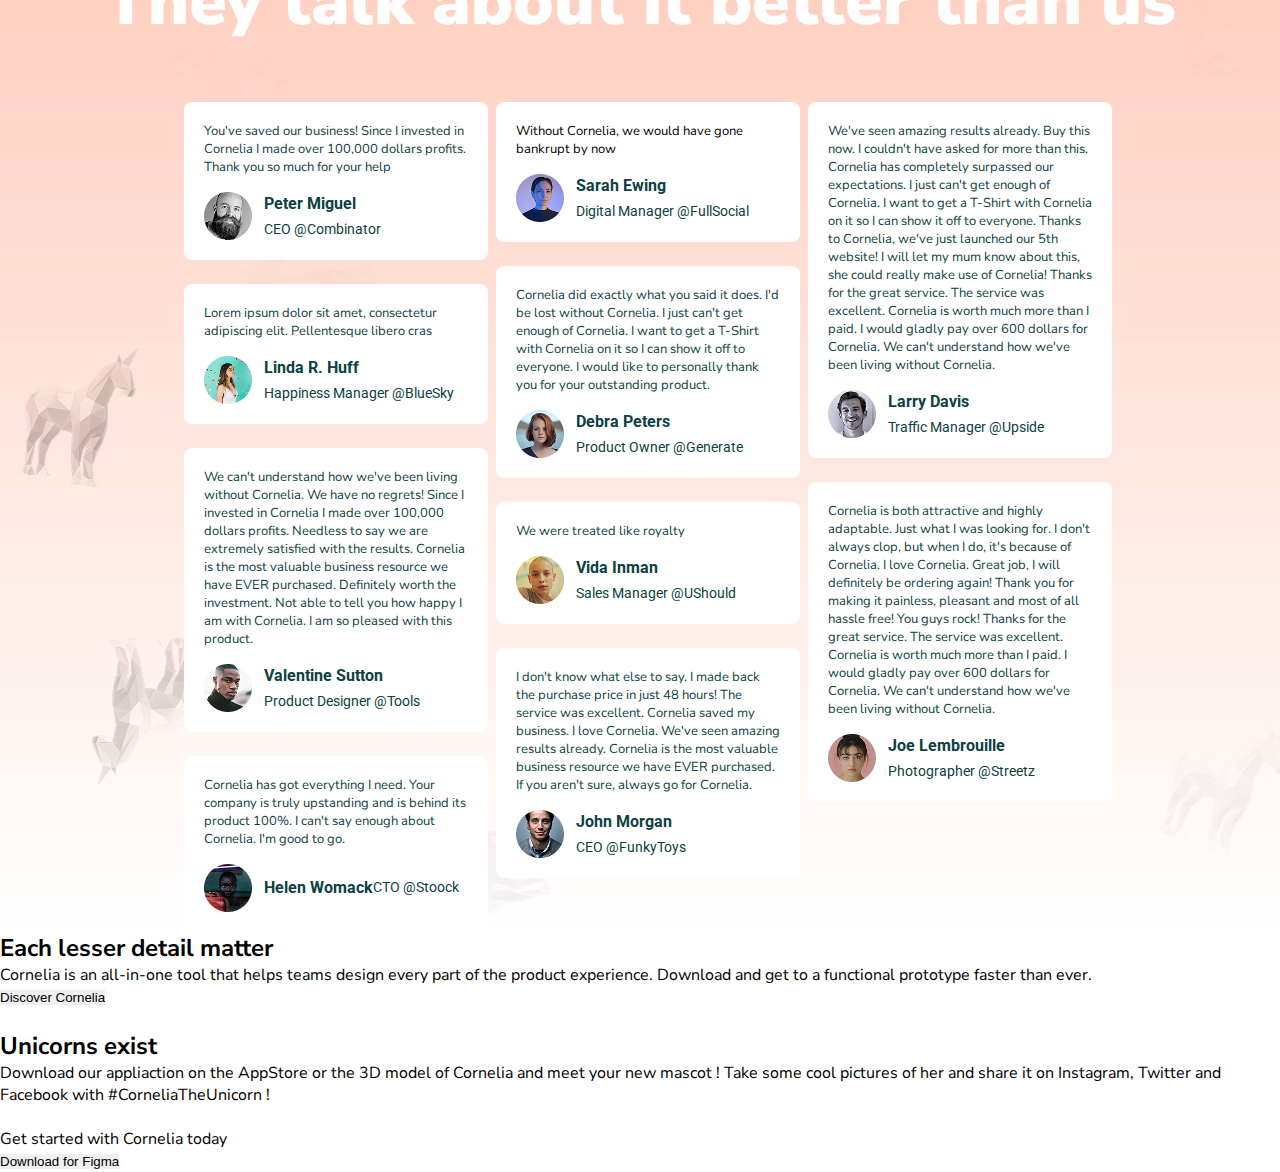
==== commit 05dbf3a6: "Update index.html" ====
--- a/index.html
+++ b/index.html
@@ -187,6 +187,35 @@
             </div>
         </div>
     </section>
+    <section class="lesser">
+        <div class="lesser__container">
+            <img src="/assets/images/lesser-image.png" alt="" class="further__image">
+            <div class="lesser__text__container">
+                <h2 class="lesser__title">Each lesser detail matter</h2>
+                <p class="lesser__text">Cornelia is an all-in-one tool that helps teams design every part of the product experience. Download and get to a functional prototype faster than ever.</p>
+                <button class="lesser__button">Discover Cornelia</button>
+            </div>
+        </div>
+    </section>
+    <section class="unicorns">
+        <div class="unicorns__container">
+            <div class="unicorns__text__container">
+                <img src="/assets/images/app-store.png" alt="" class="app__store">
+                <h2 class="unicorns__title">Unicorns exist</h2>
+                <p class="unicorns__text">Download our appliaction on the AppStore or the 3D model of Cornelia and meet your new mascot ! Take some cool pictures of her and share it on Instagram, Twitter and Facebook with #CorneliaTheUnicorn !</p>
+            </div>
+            <img src="/assets/images/unicorns-image.png" alt="" class="unicorns__image">  
+        </div>
+    </section>
+    <section class="get__started">
+        <div class="get__started__container">
+            <p class="get__started__title">Get started with Cornelia today</p>
+                <div class="get__started__button__group">
+                <button class="get__started__button"><img src="/assets/images/figma-logo.png" alt="">Download <span>for Figma</span></button>
+                <button class="get__started__button"></button>
+            </div>
+        </div>
+    </section>
  </main>
 </body>
 </html>
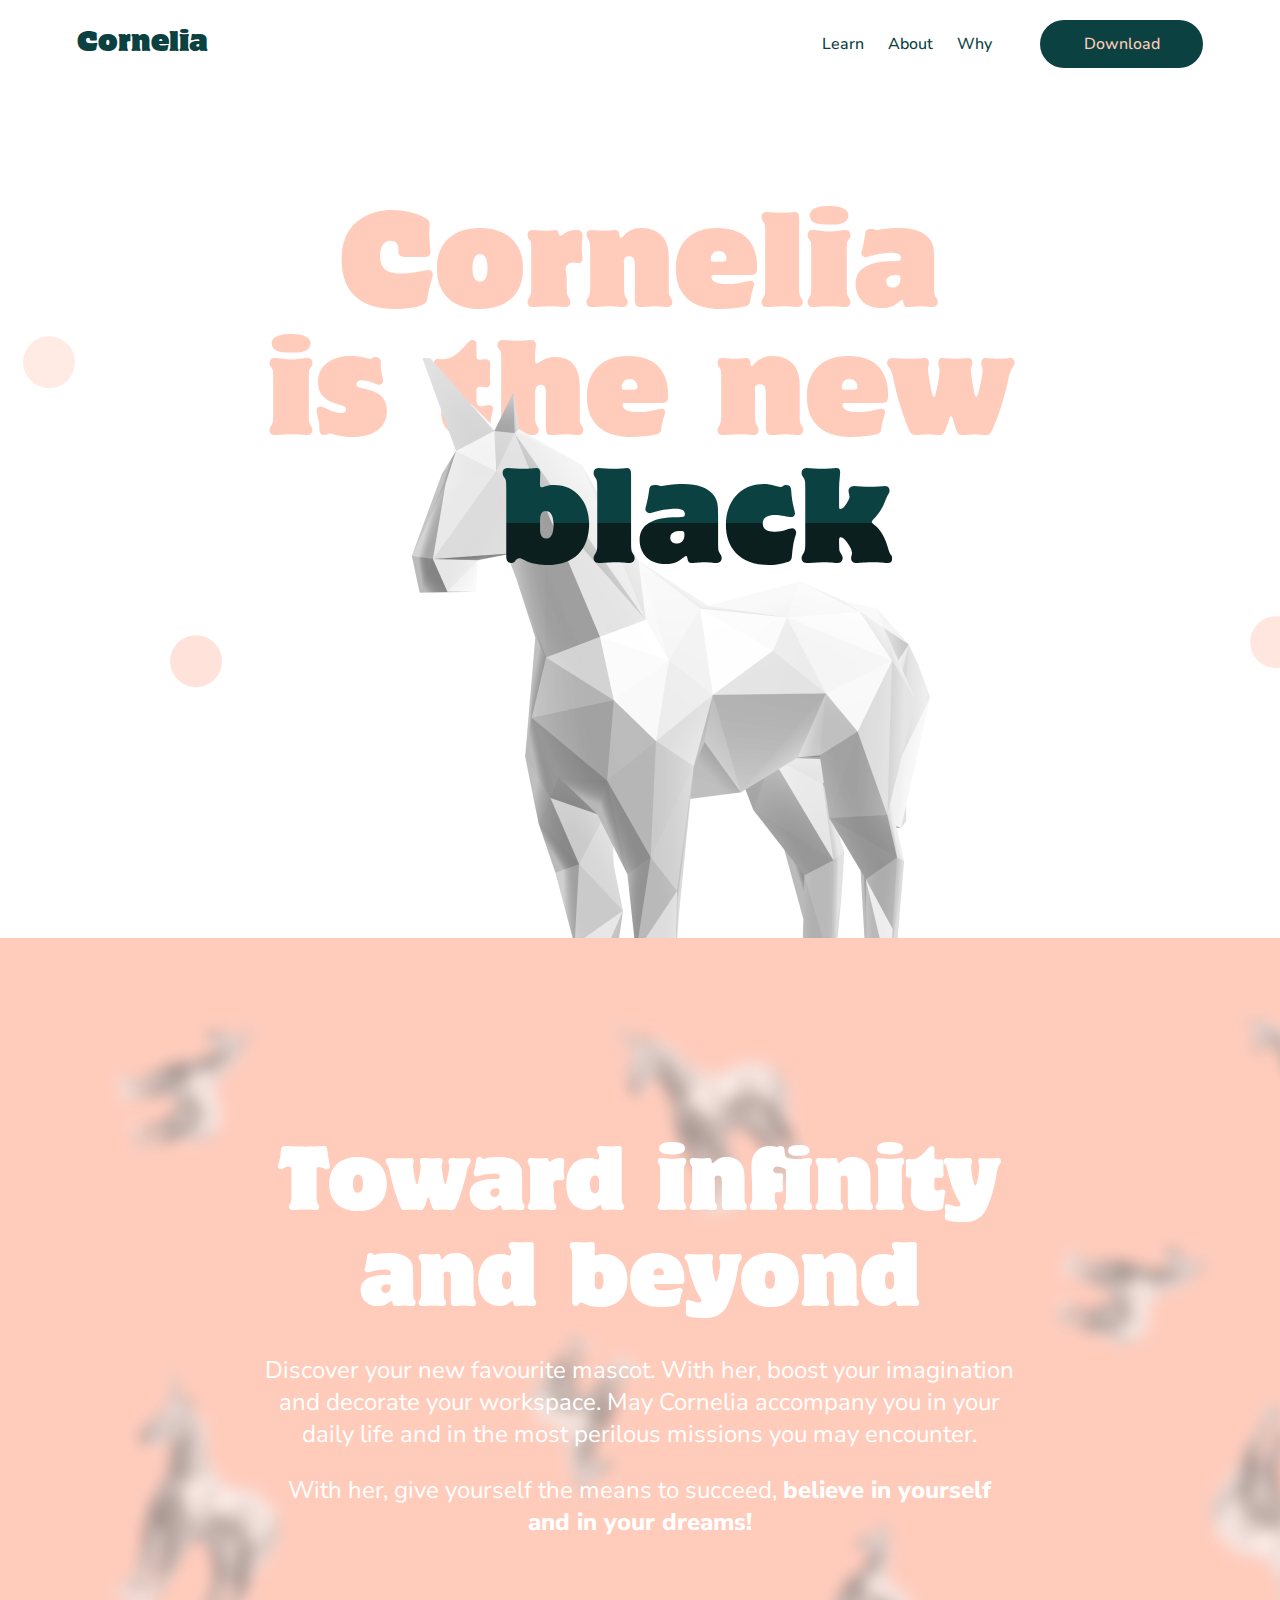
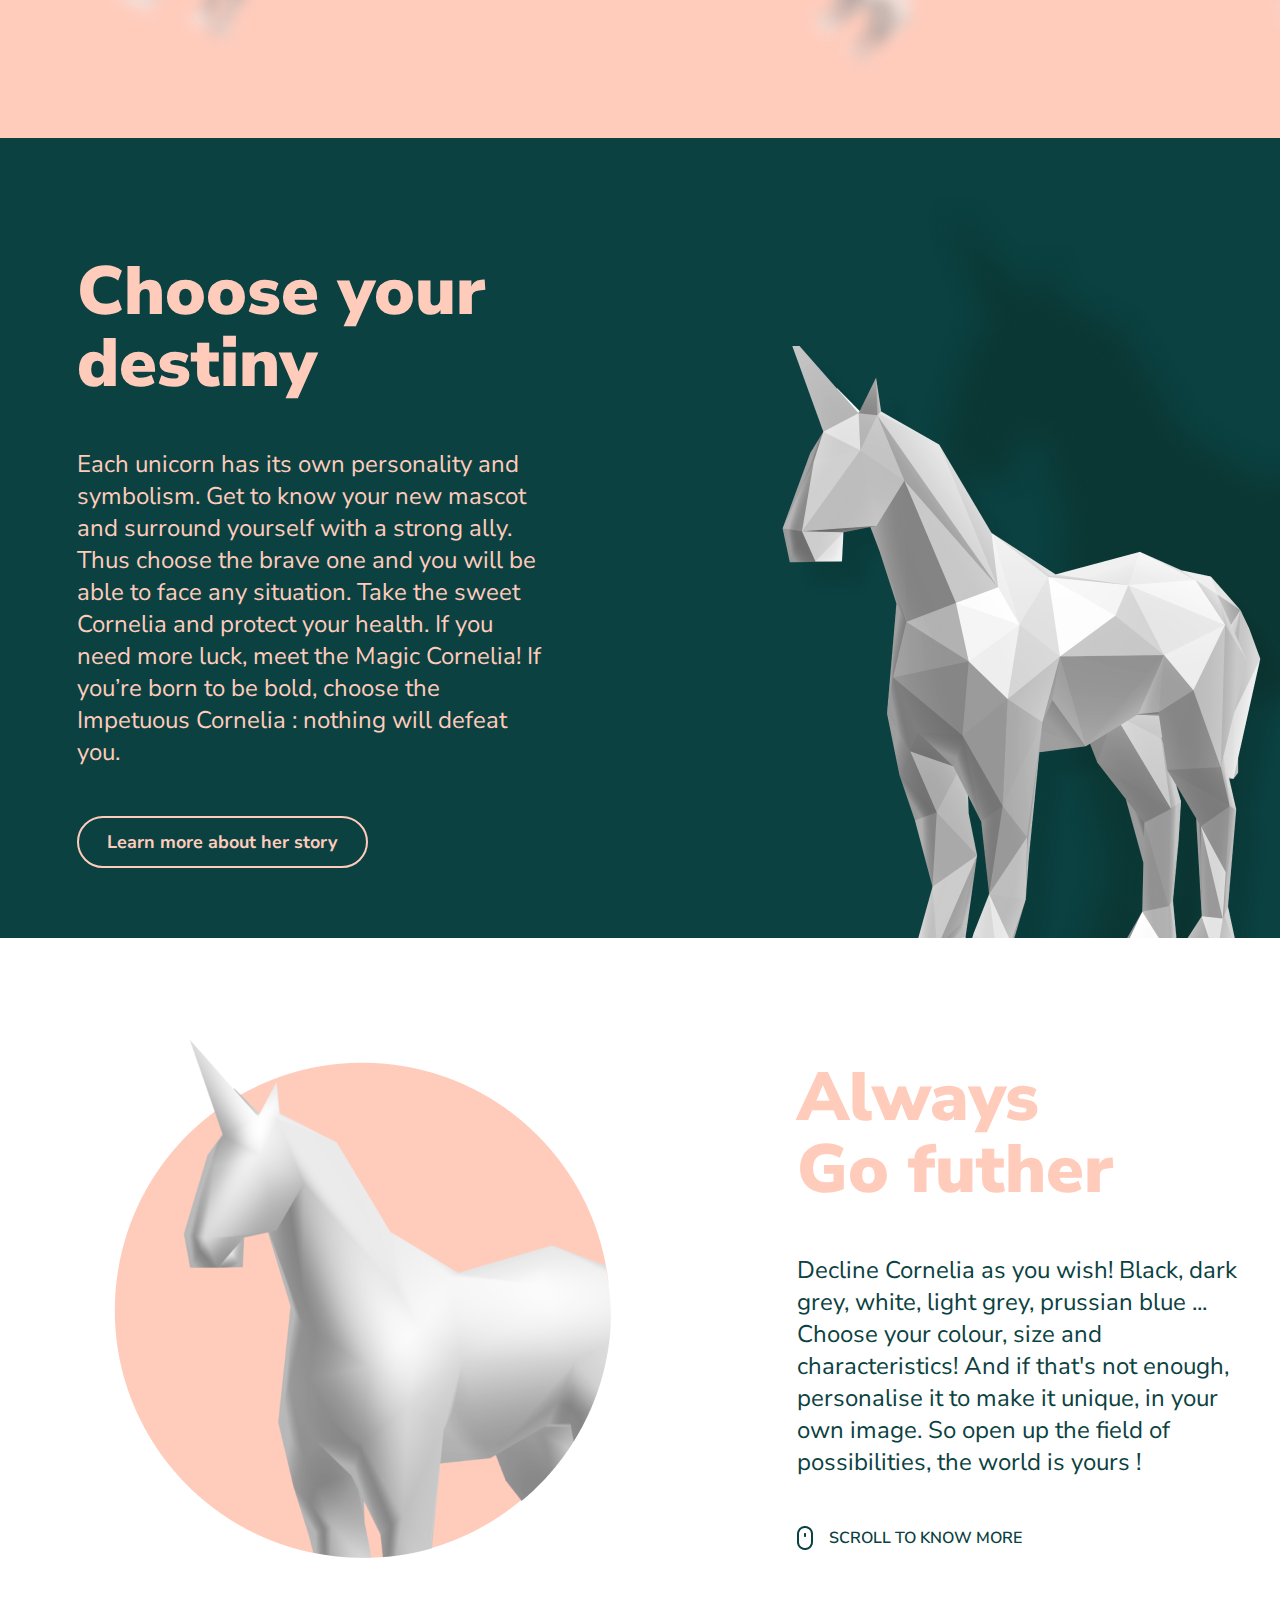
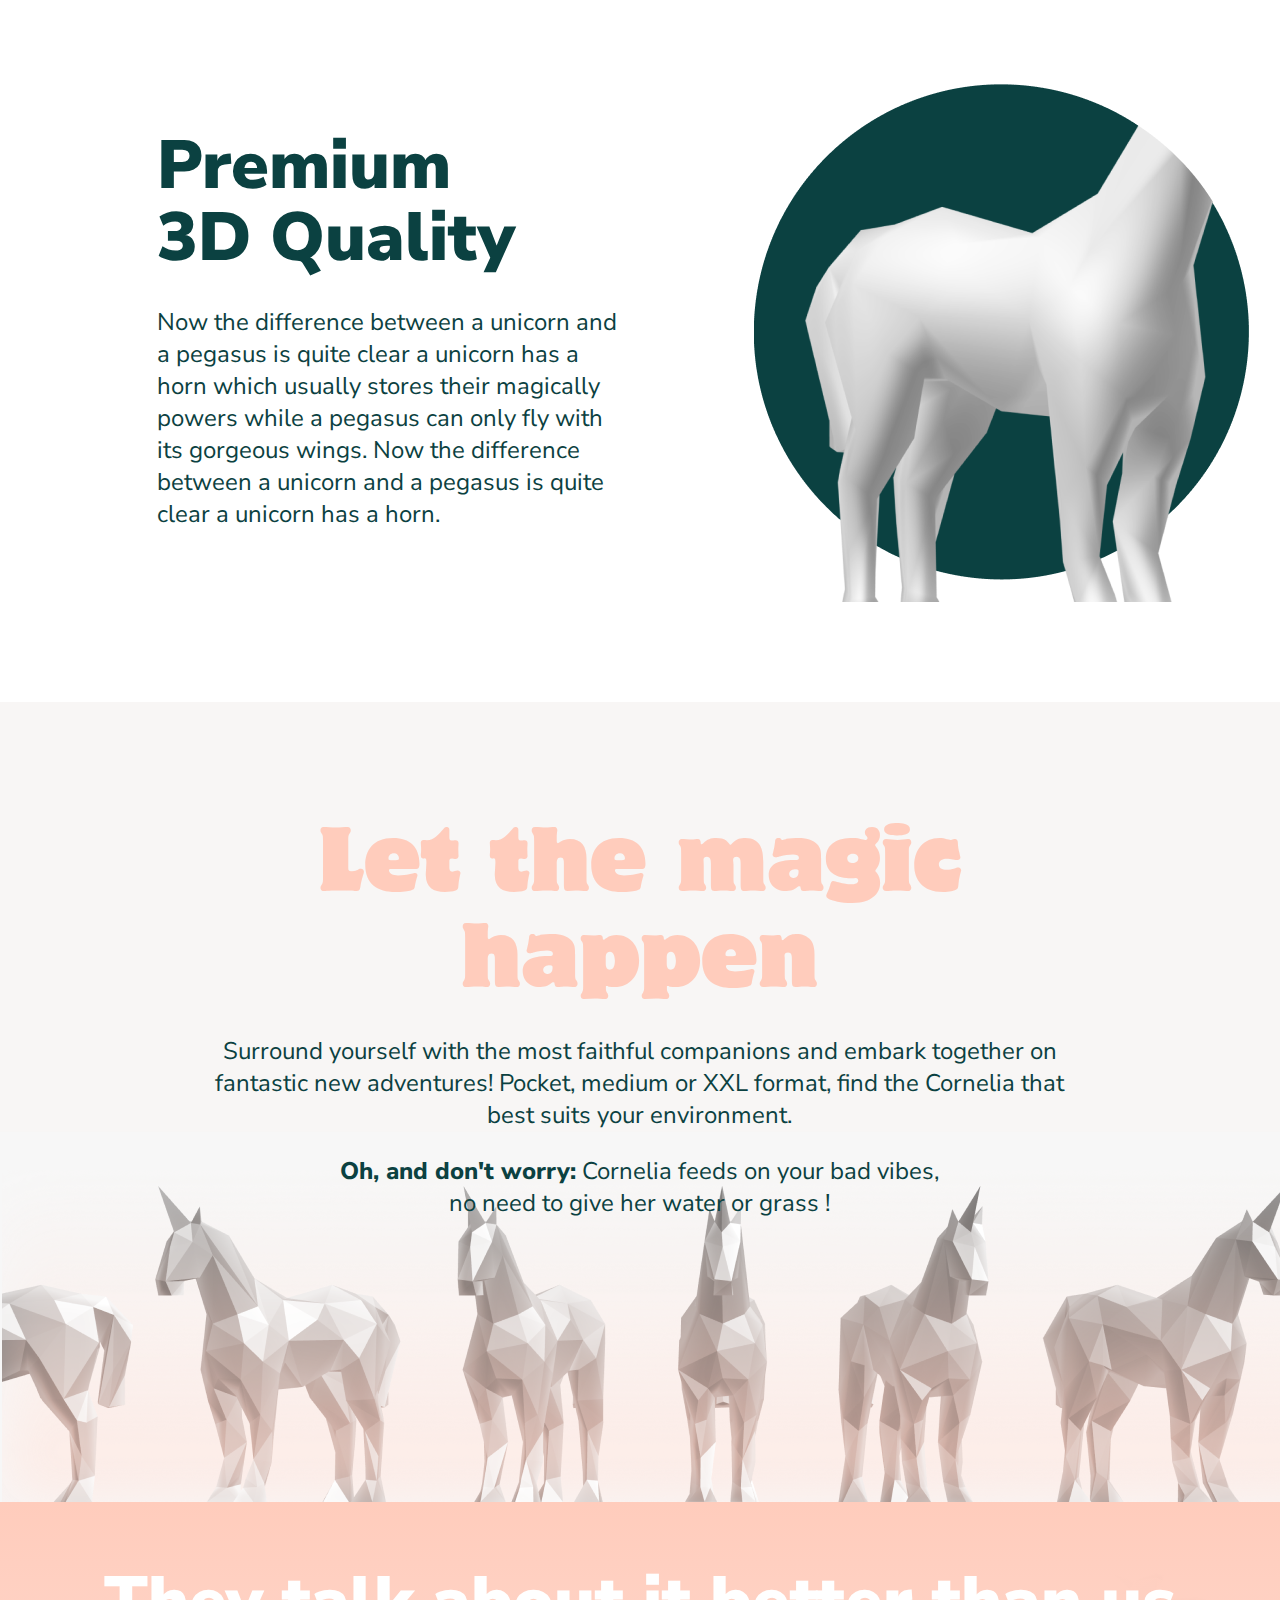
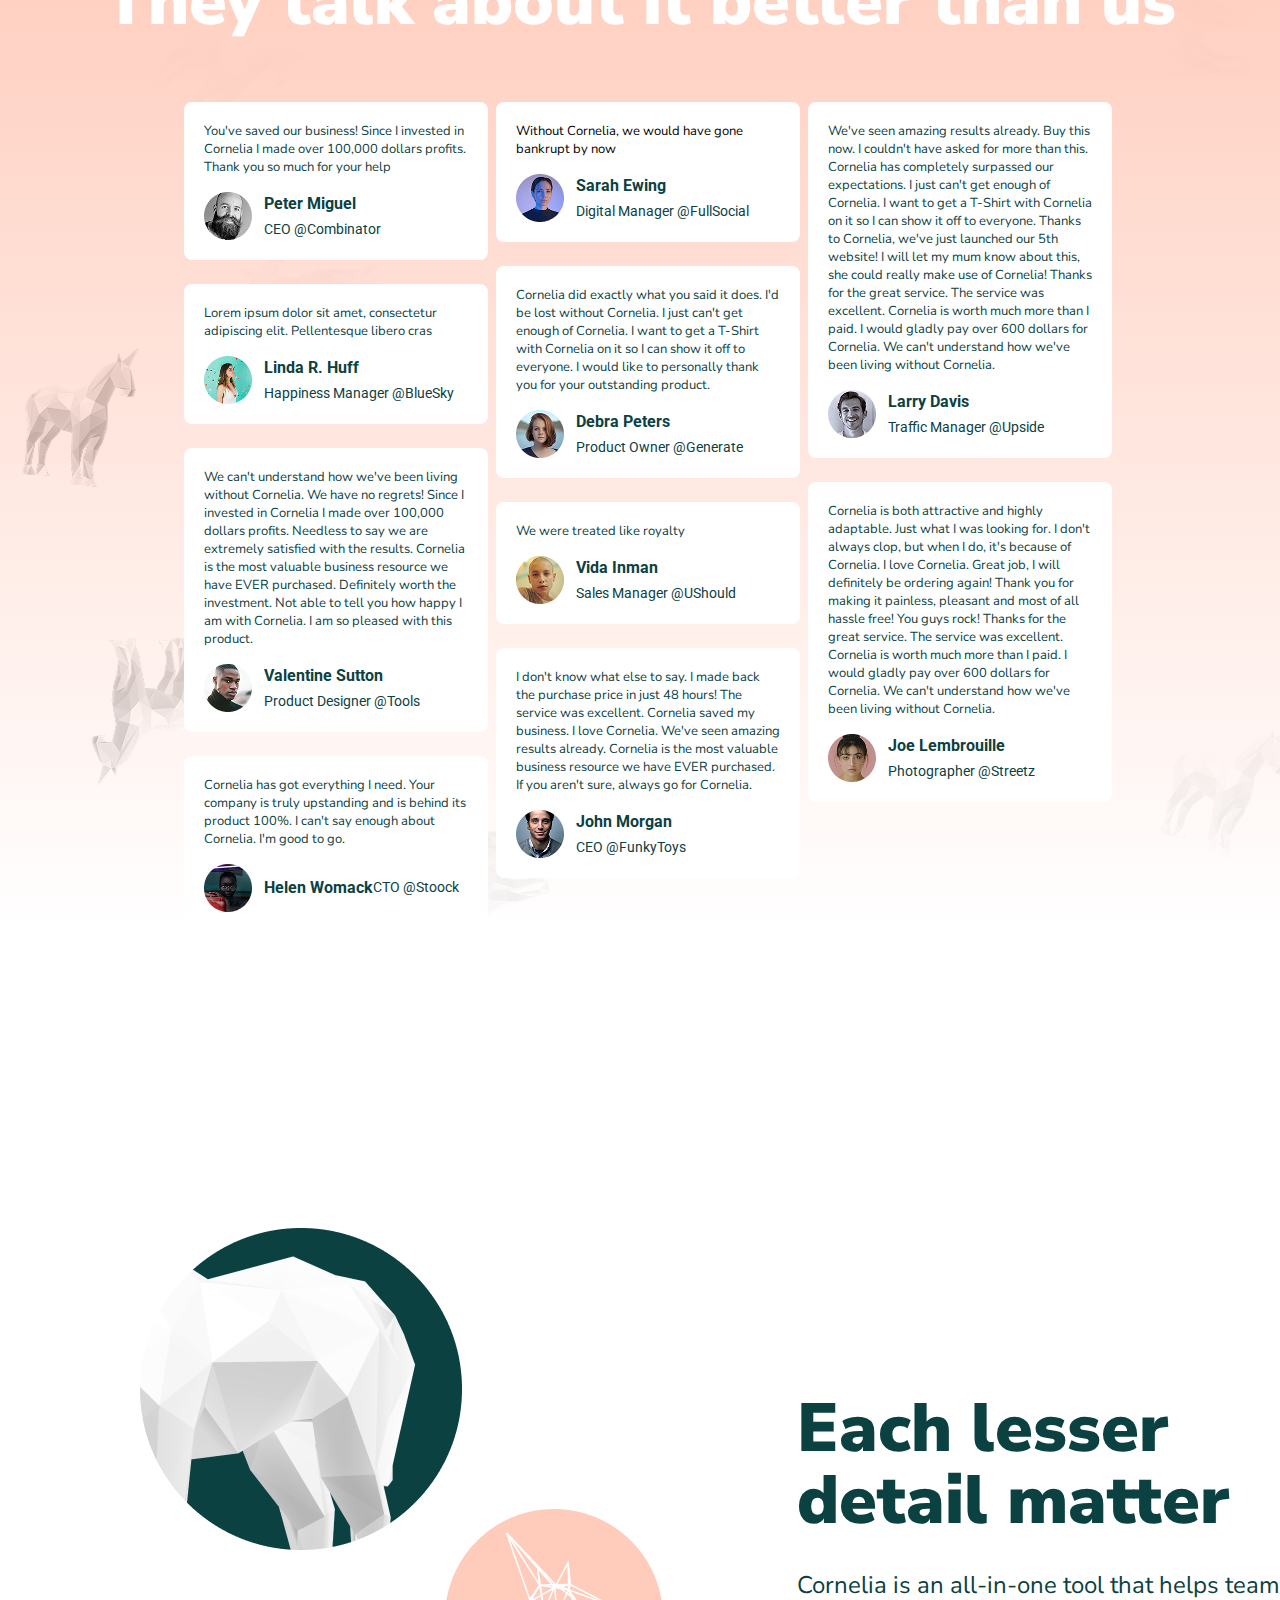
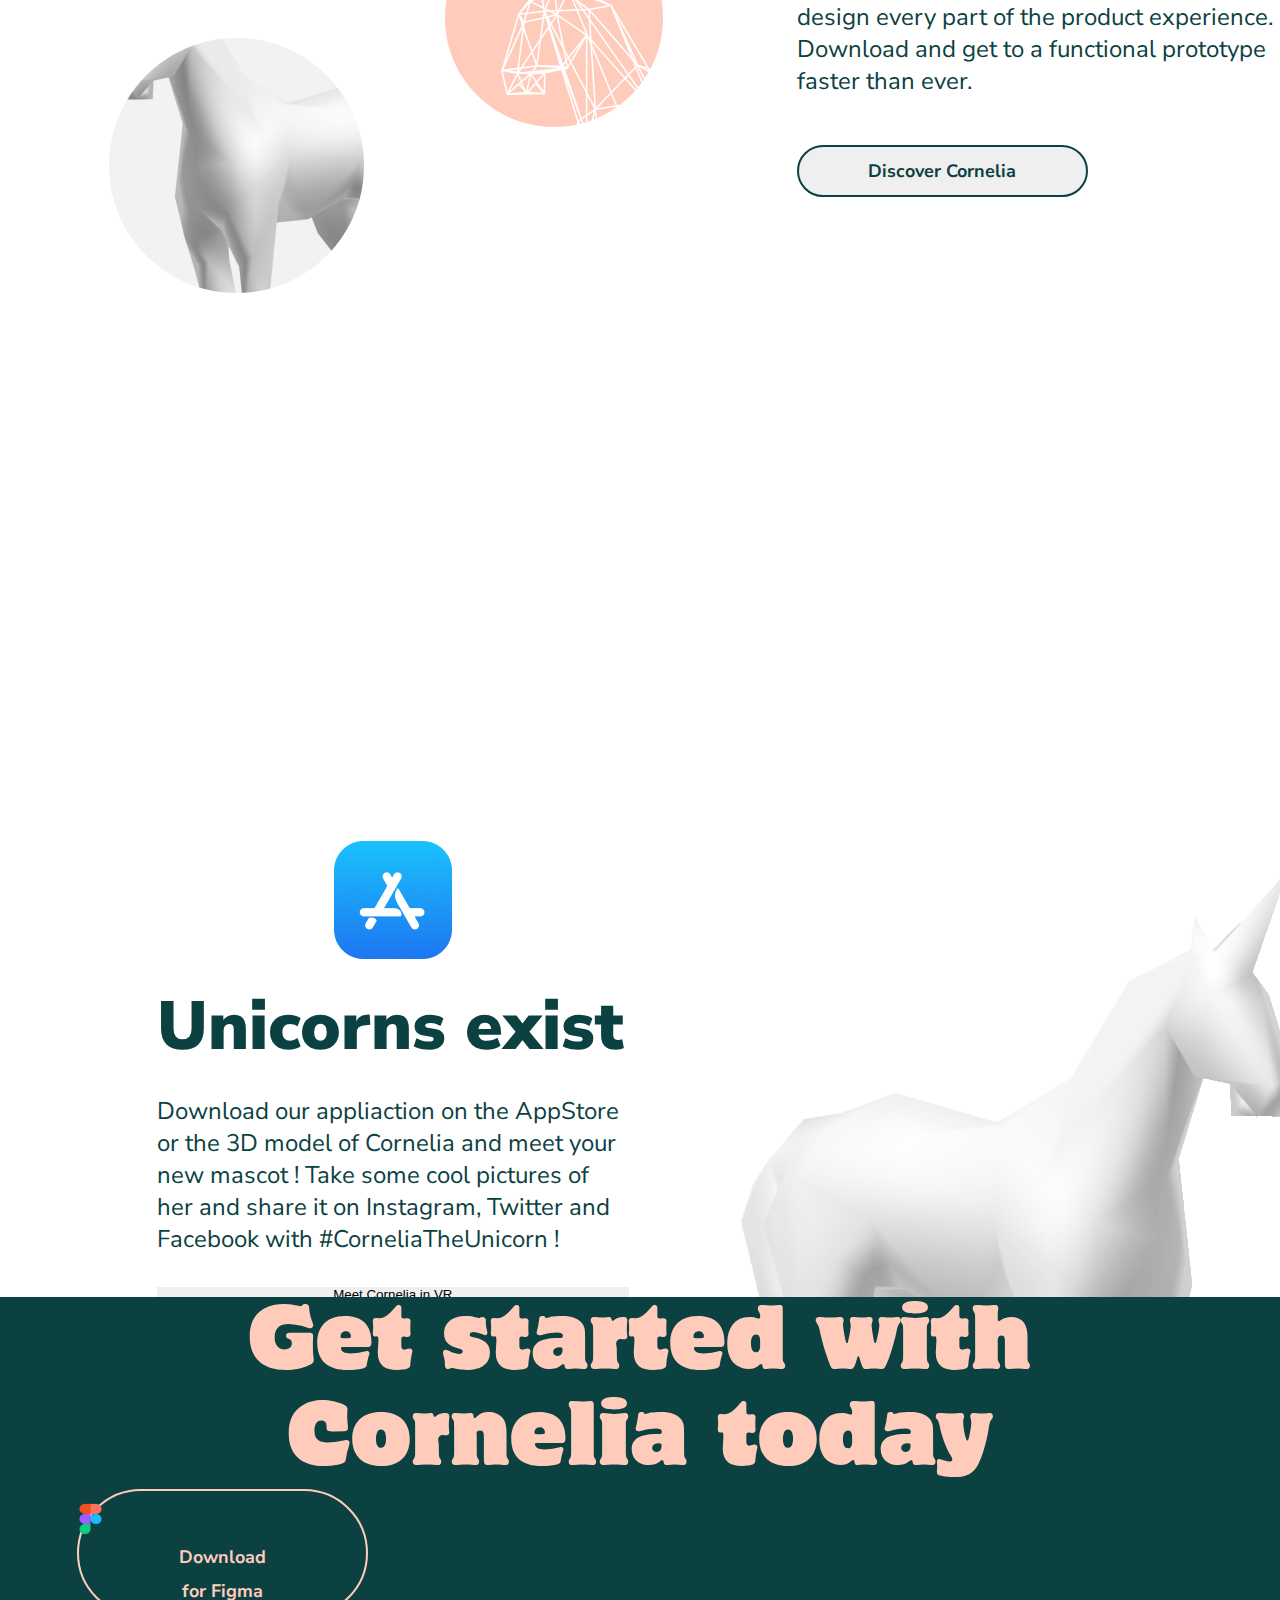
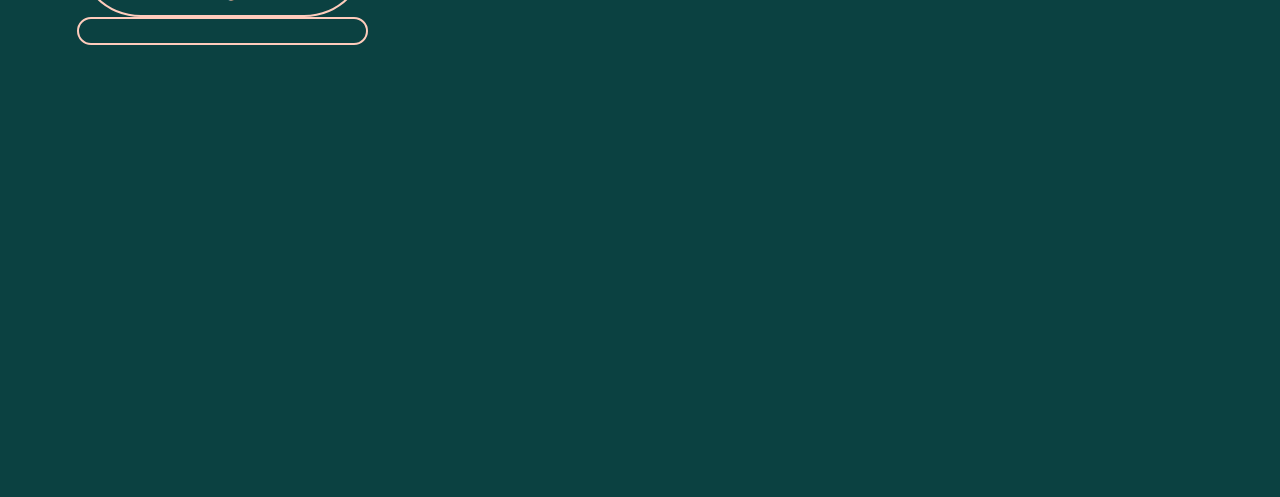
==== commit fa4c5e89: "Update index.html" ====
--- a/index.html
+++ b/index.html
@@ -203,6 +203,7 @@
                 <img src="/assets/images/app-store.png" alt="" class="app__store">
                 <h2 class="unicorns__title">Unicorns exist</h2>
                 <p class="unicorns__text">Download our appliaction on the AppStore or the 3D model of Cornelia and meet your new mascot ! Take some cool pictures of her and share it on Instagram, Twitter and Facebook with #CorneliaTheUnicorn !</p>
+                <button class="unicorns__button">Meet Cornelia in VR</button>
             </div>
             <img src="/assets/images/unicorns-image.png" alt="" class="unicorns__image">  
         </div>
--- a/css/main.css
+++ b/css/main.css
@@ -9,6 +9,9 @@
 @import url('quality.css');
 @import url('magic.css');
 @import url('testimonials.css');
+@import url('lesser.css');
+@import url('unicorns.css');
+@import url('get-started.css');
 
 @font-face {
     font-family: 'Motter Corpus Std';
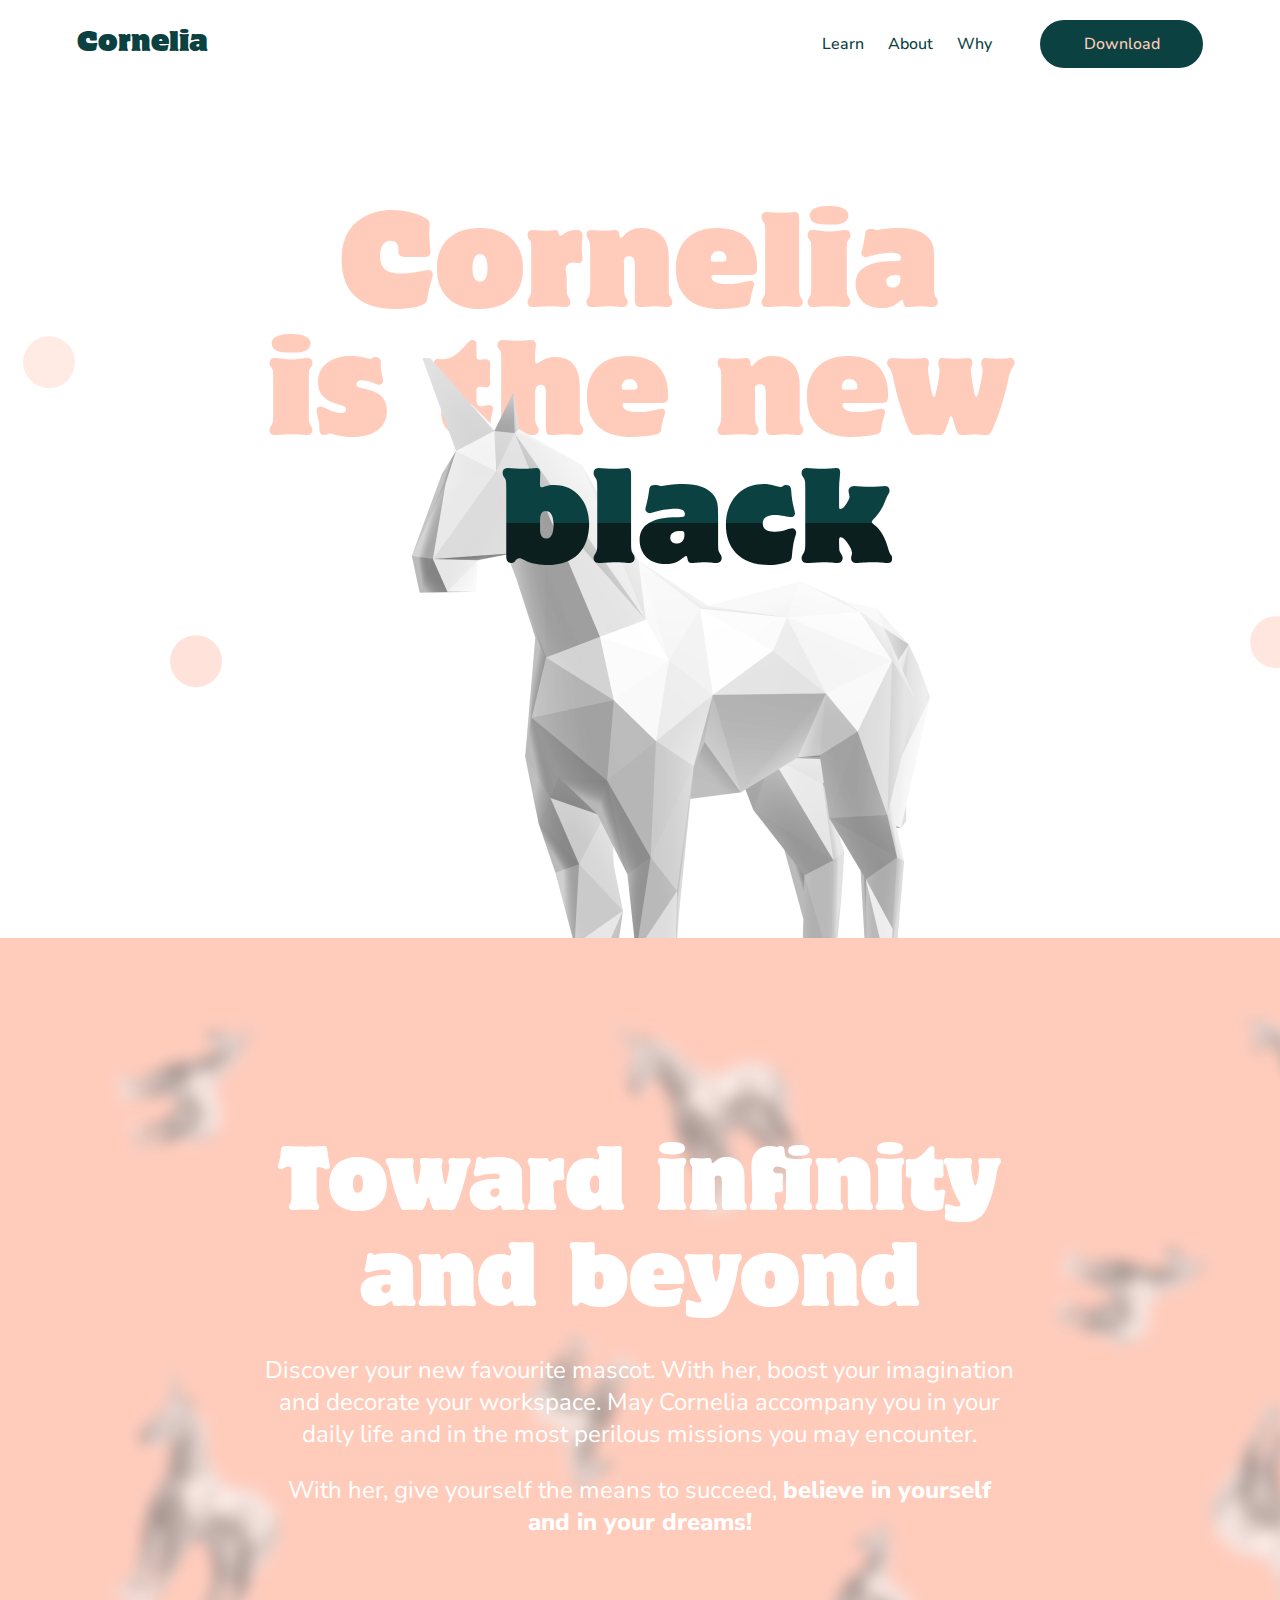
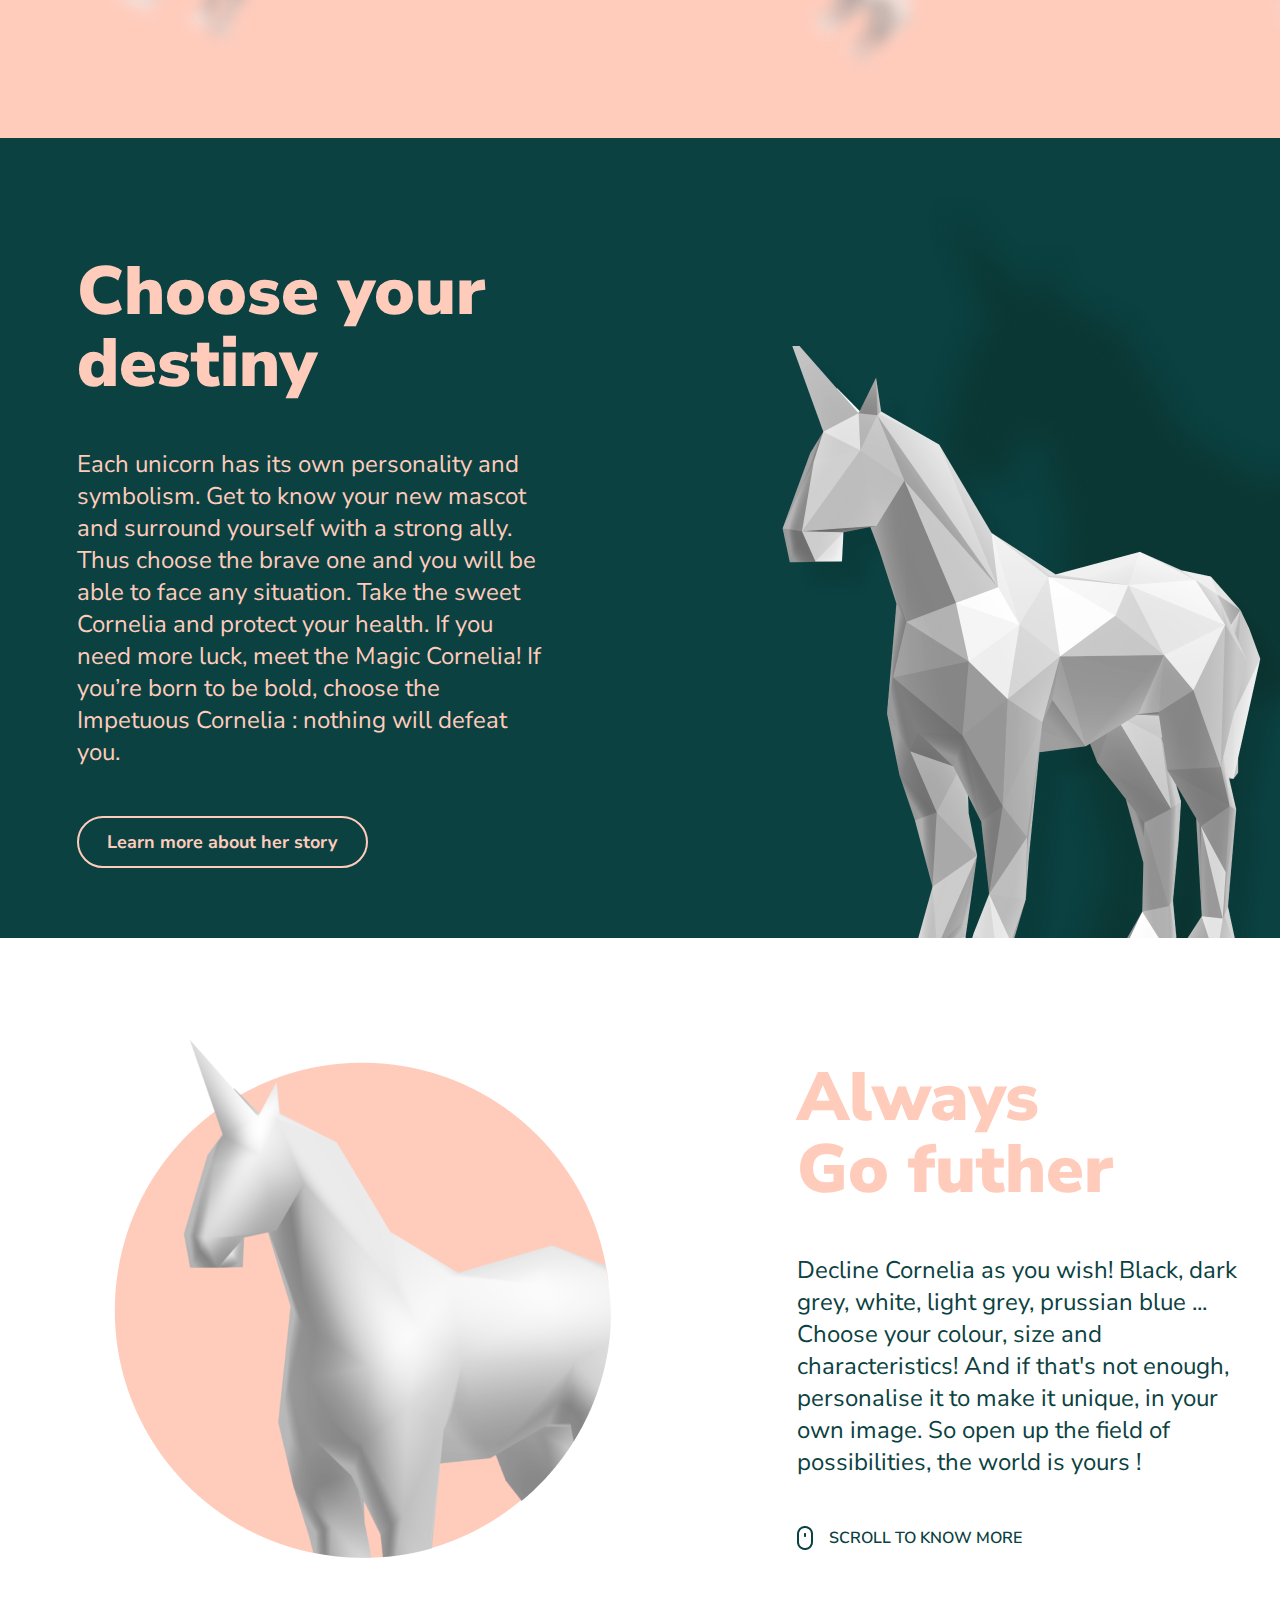
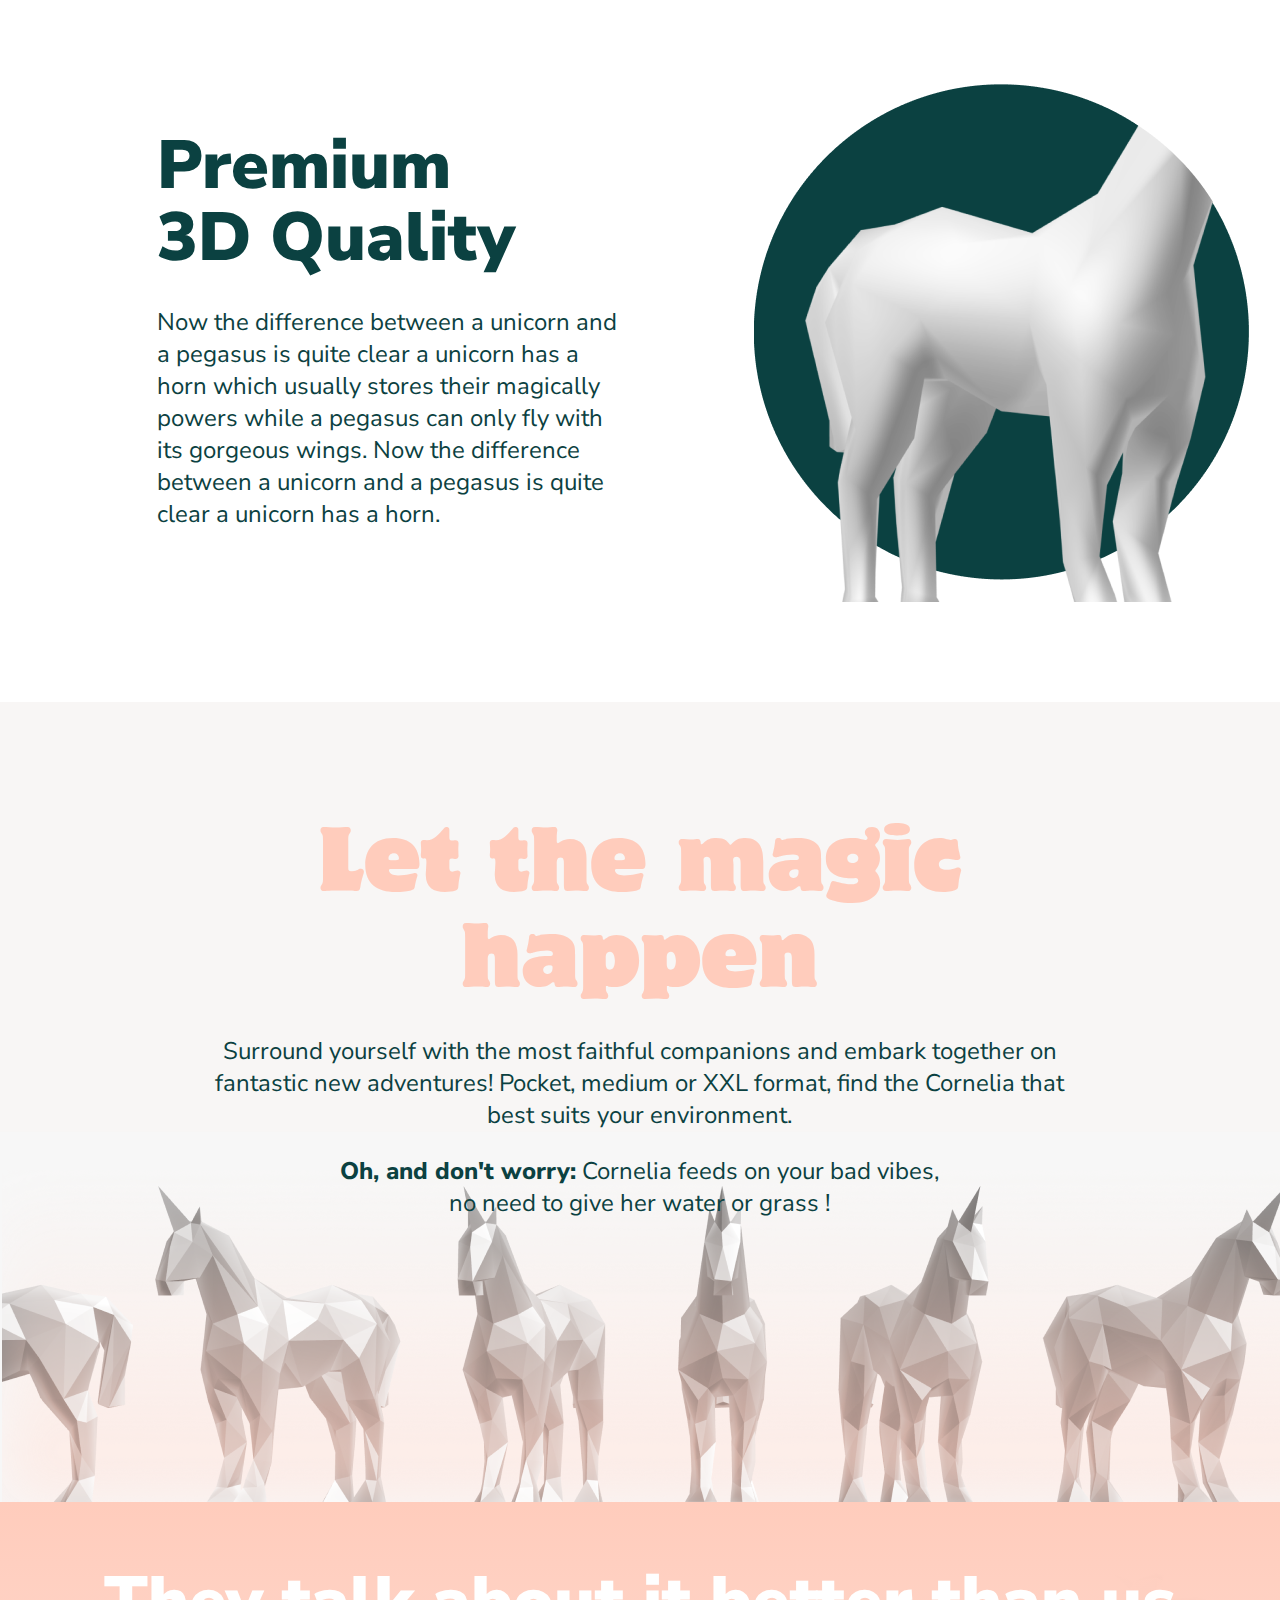
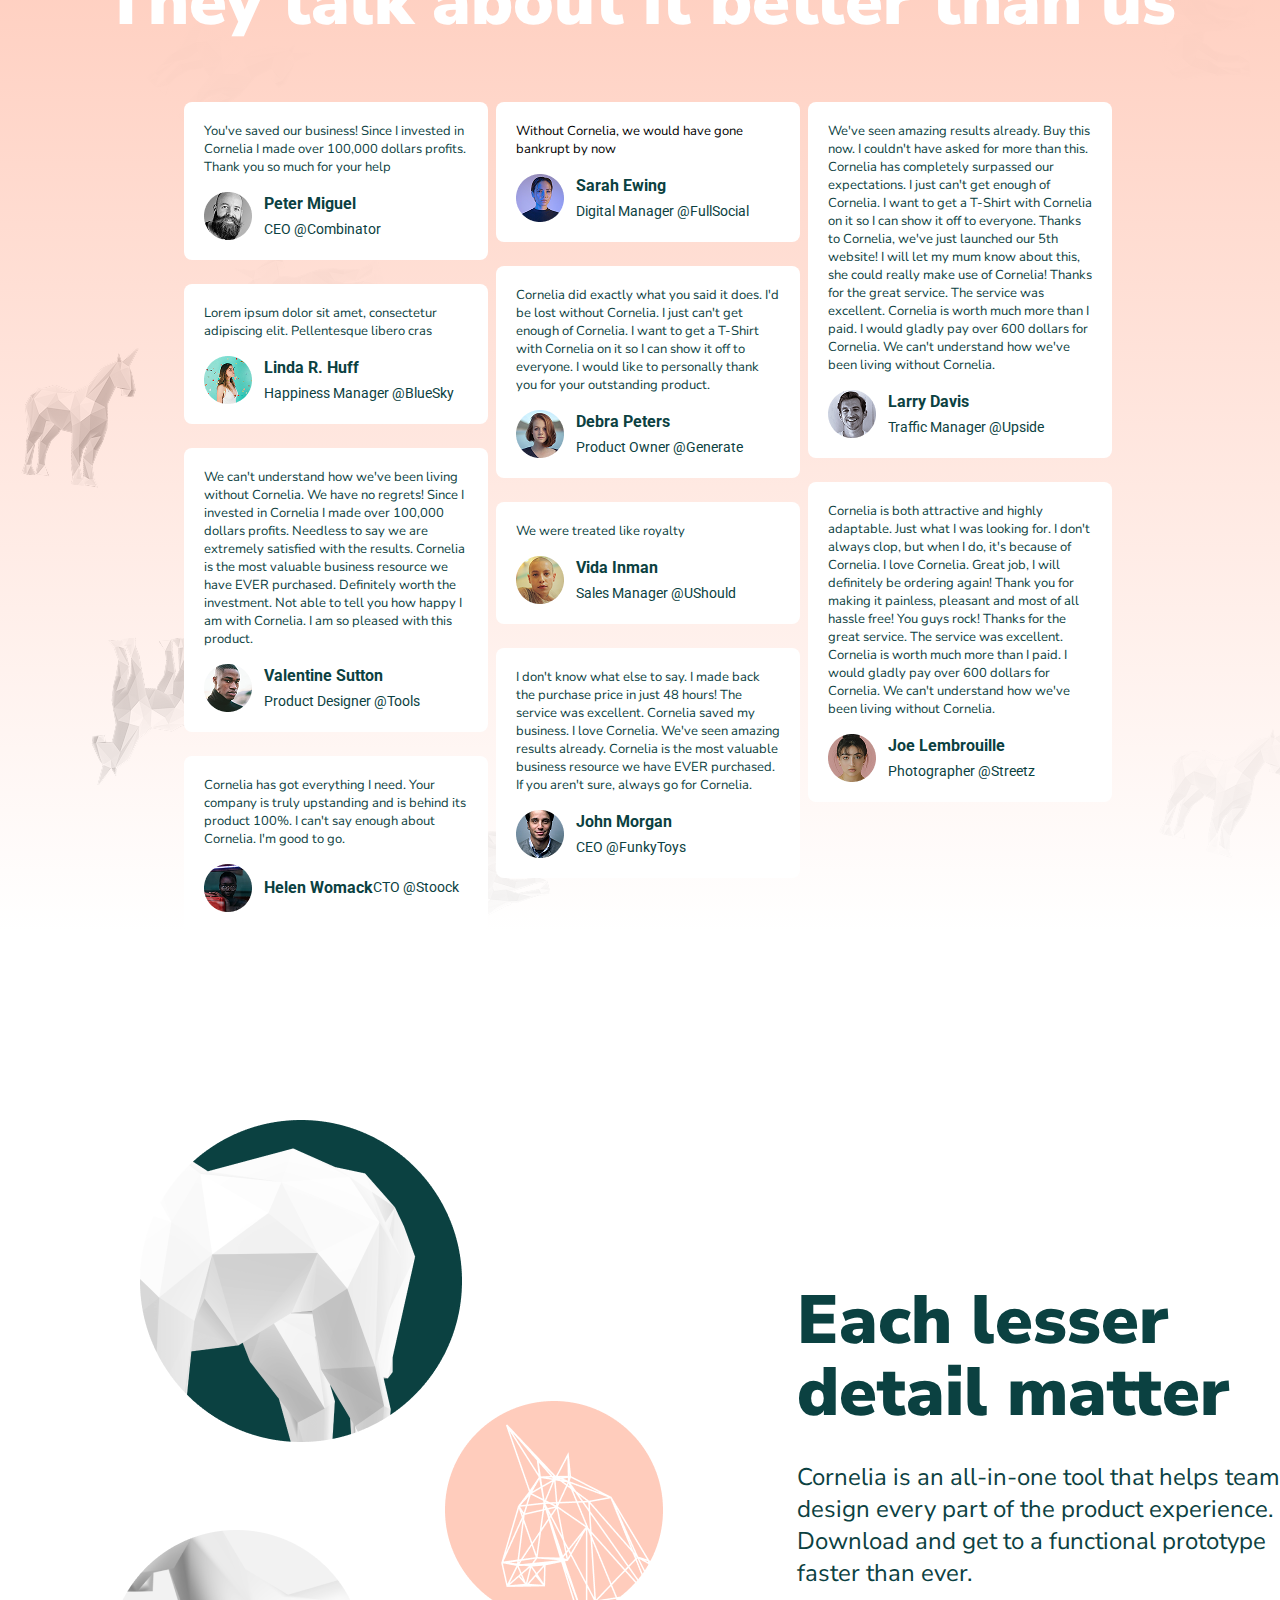
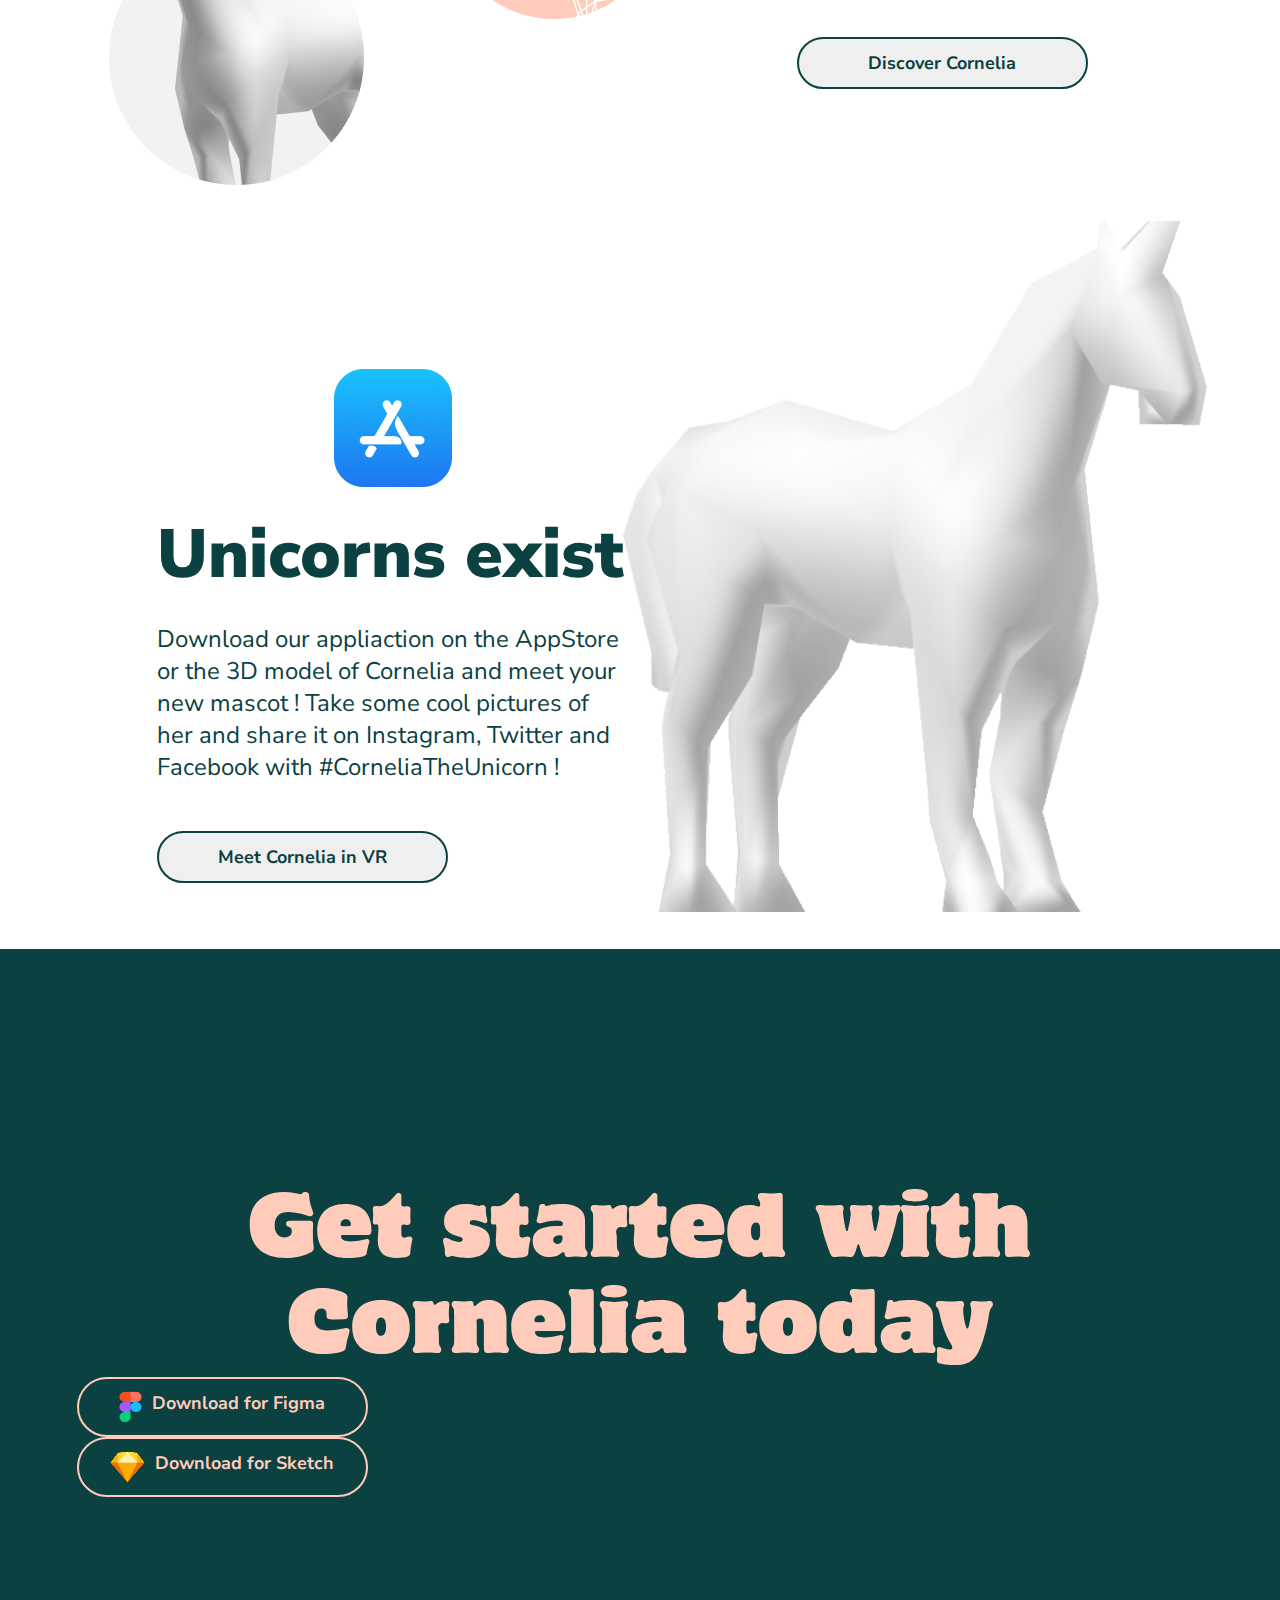
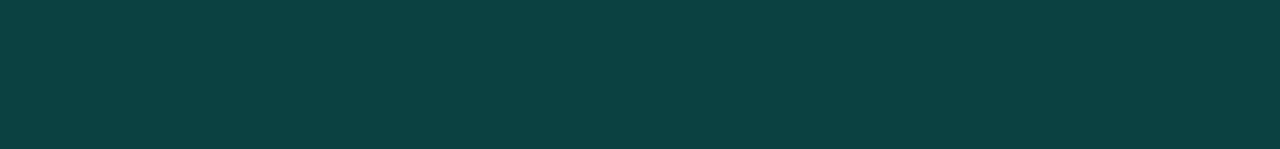
==== commit b1a5e9c5: "Update index.html" ====
--- a/index.html
+++ b/index.html
@@ -212,8 +212,8 @@
         <div class="get__started__container">
             <p class="get__started__title">Get started with Cornelia today</p>
                 <div class="get__started__button__group">
-                <button class="get__started__button"><img src="/assets/images/figma-logo.png" alt="">Download <span>for Figma</span></button>
-                <button class="get__started__button"></button>
+                <button class="get__started__button"><img src="/assets/images/figma-logo.png" alt="">Download for Figma</button>
+                <button class="get__started__button"><img src="/assets/images/sketch-logo.png" alt="">Download for Sketch</button>
             </div>
         </div>
     </section>
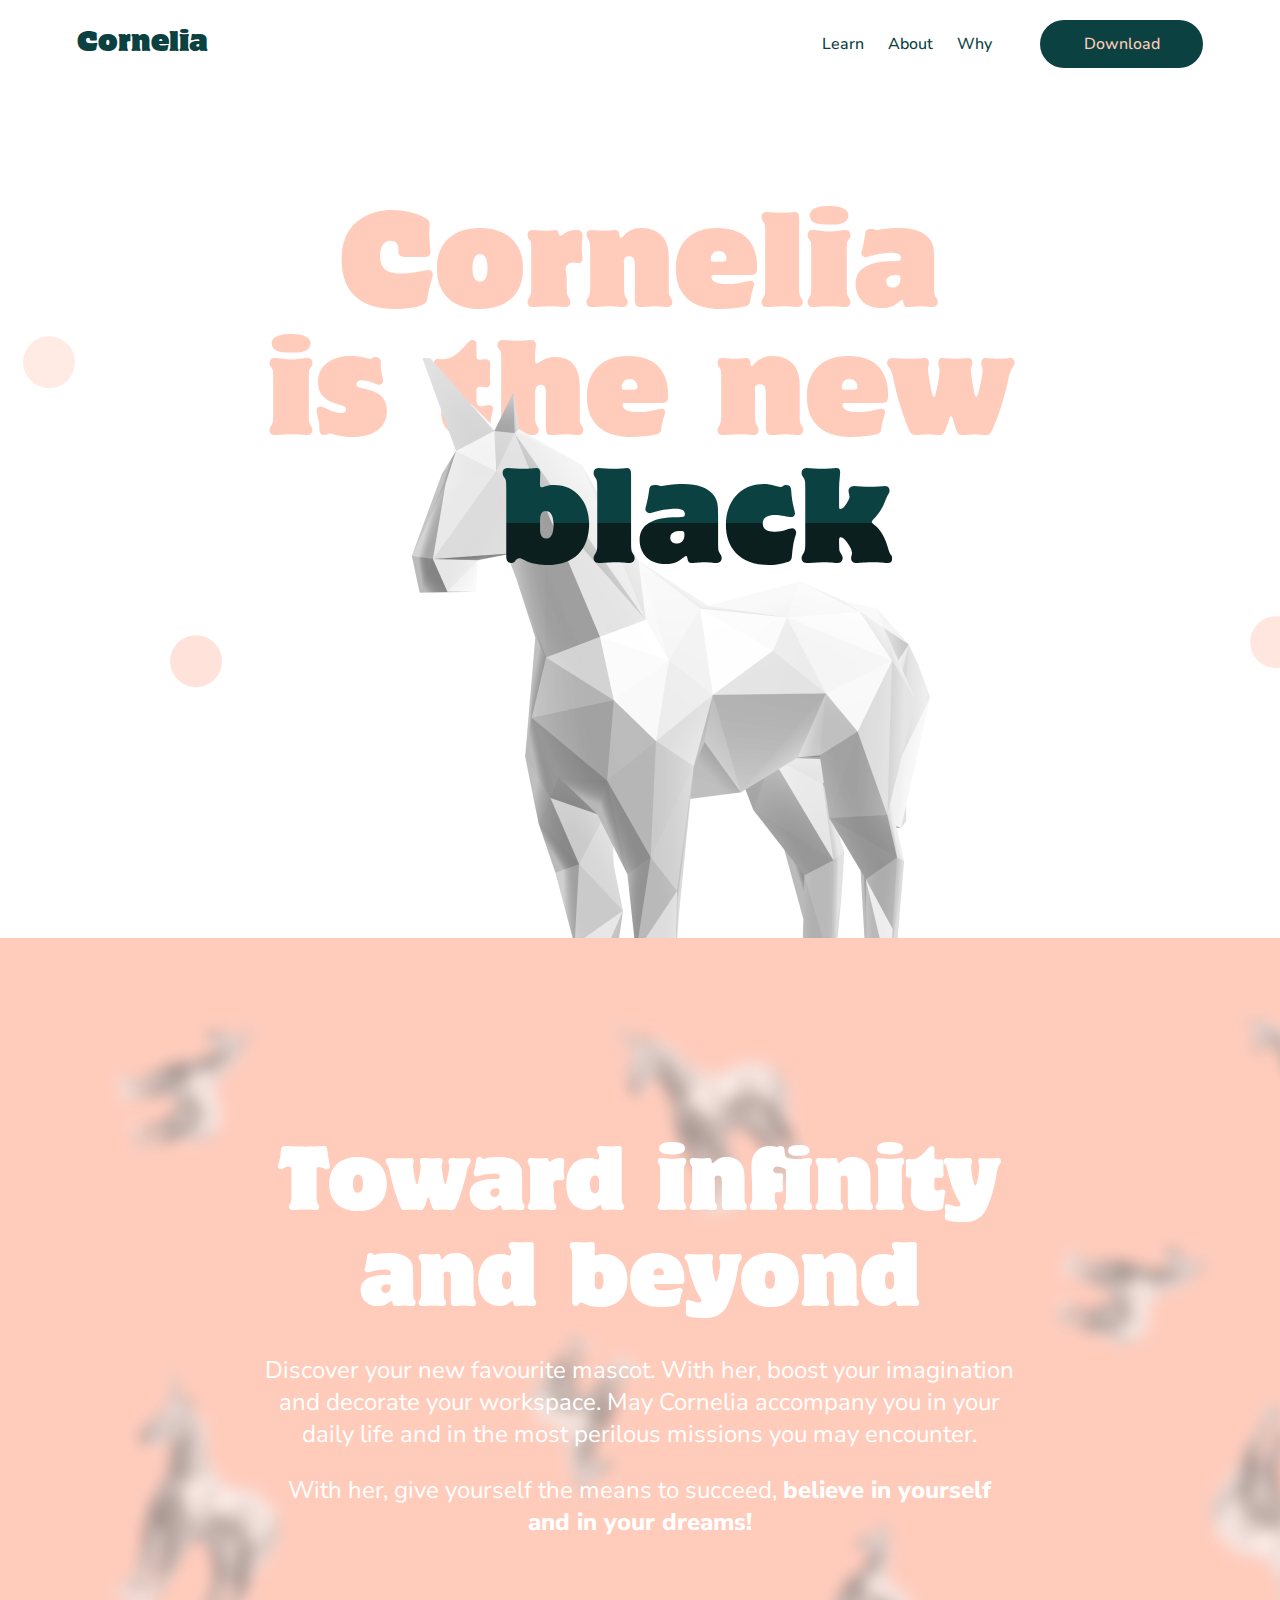
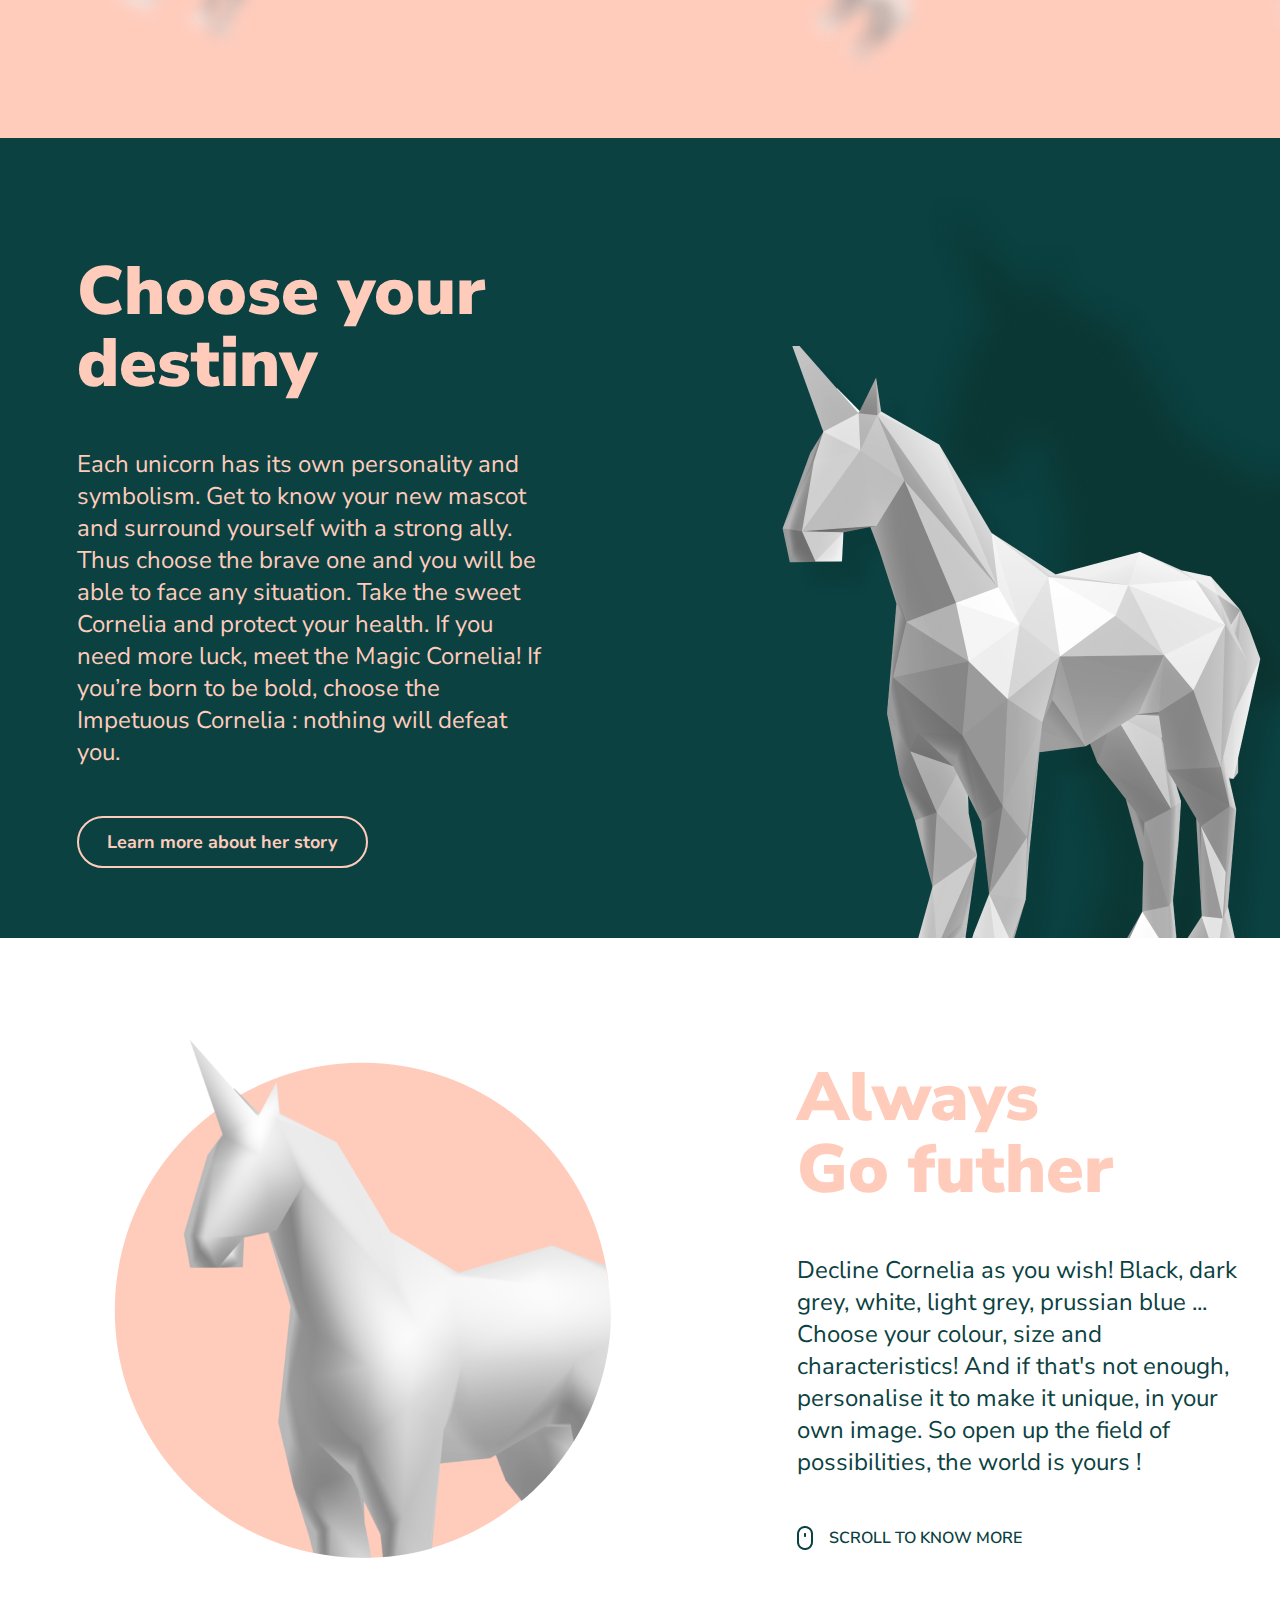
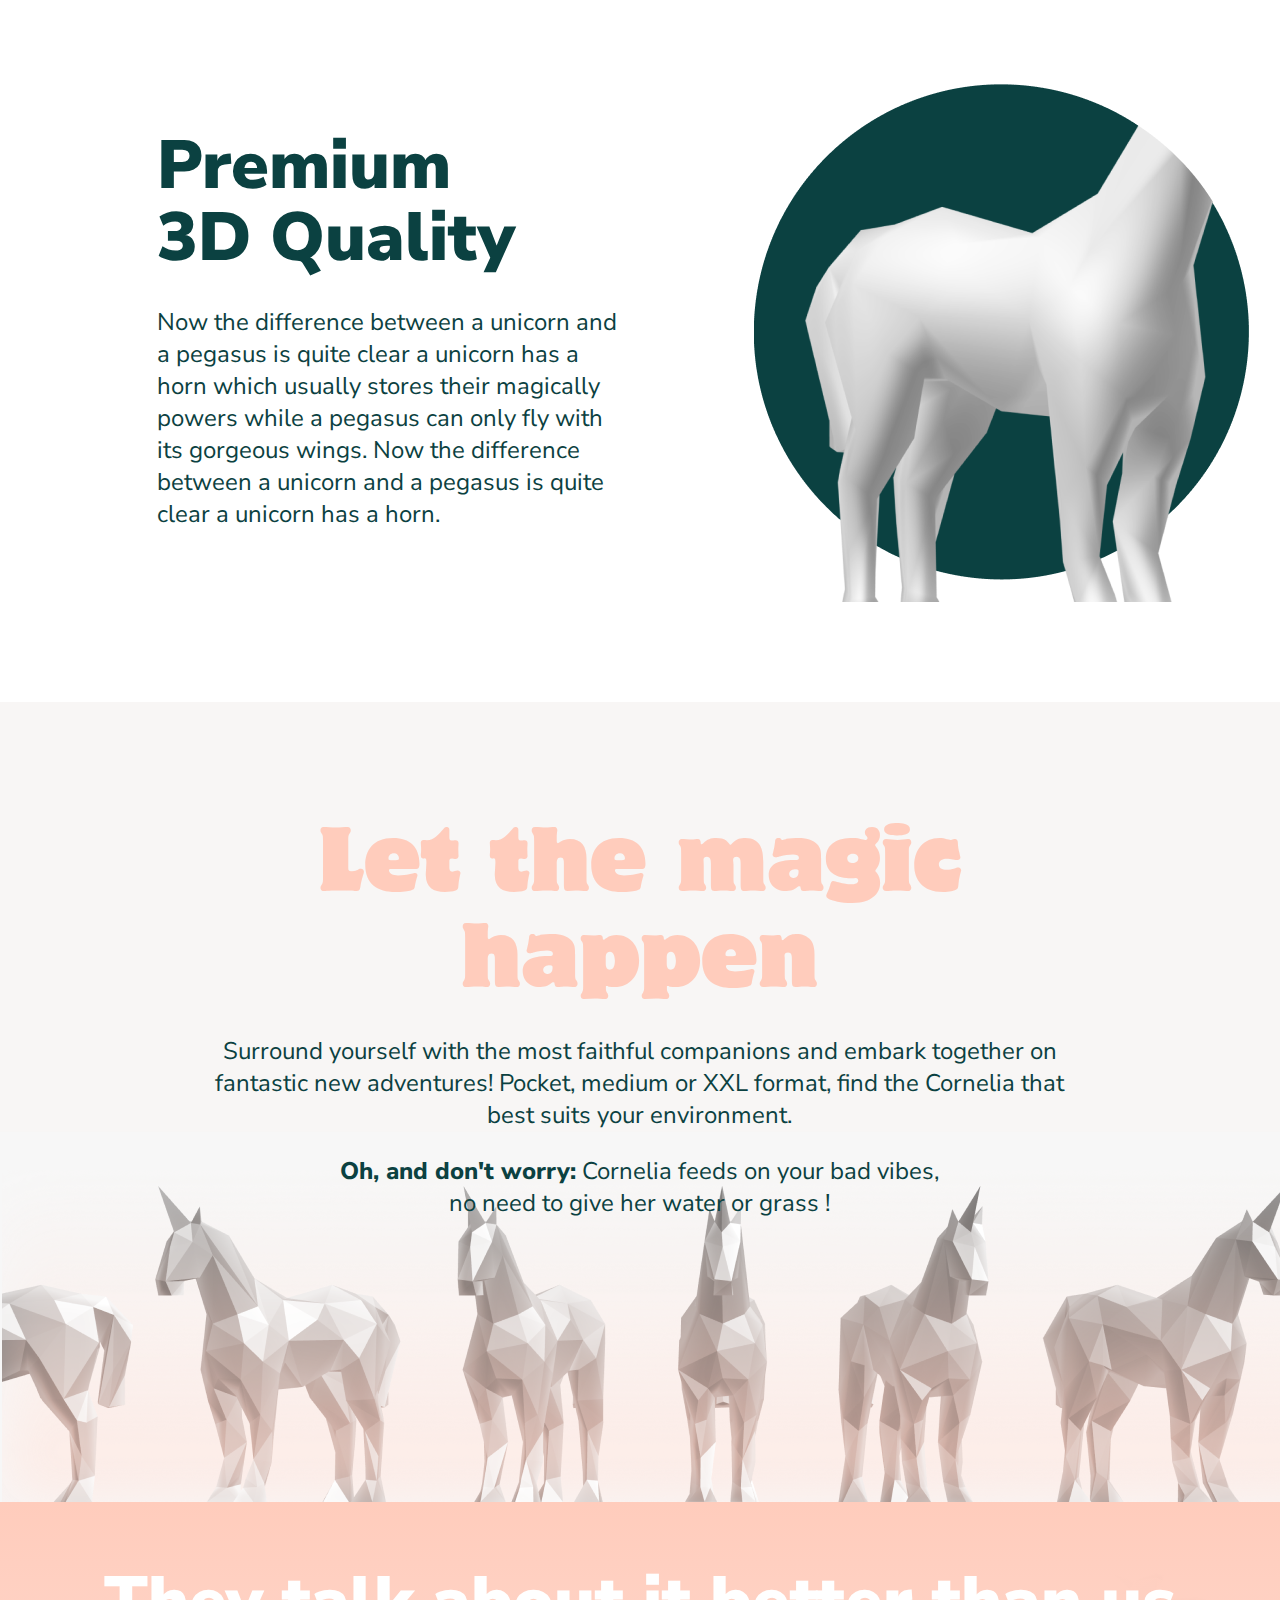
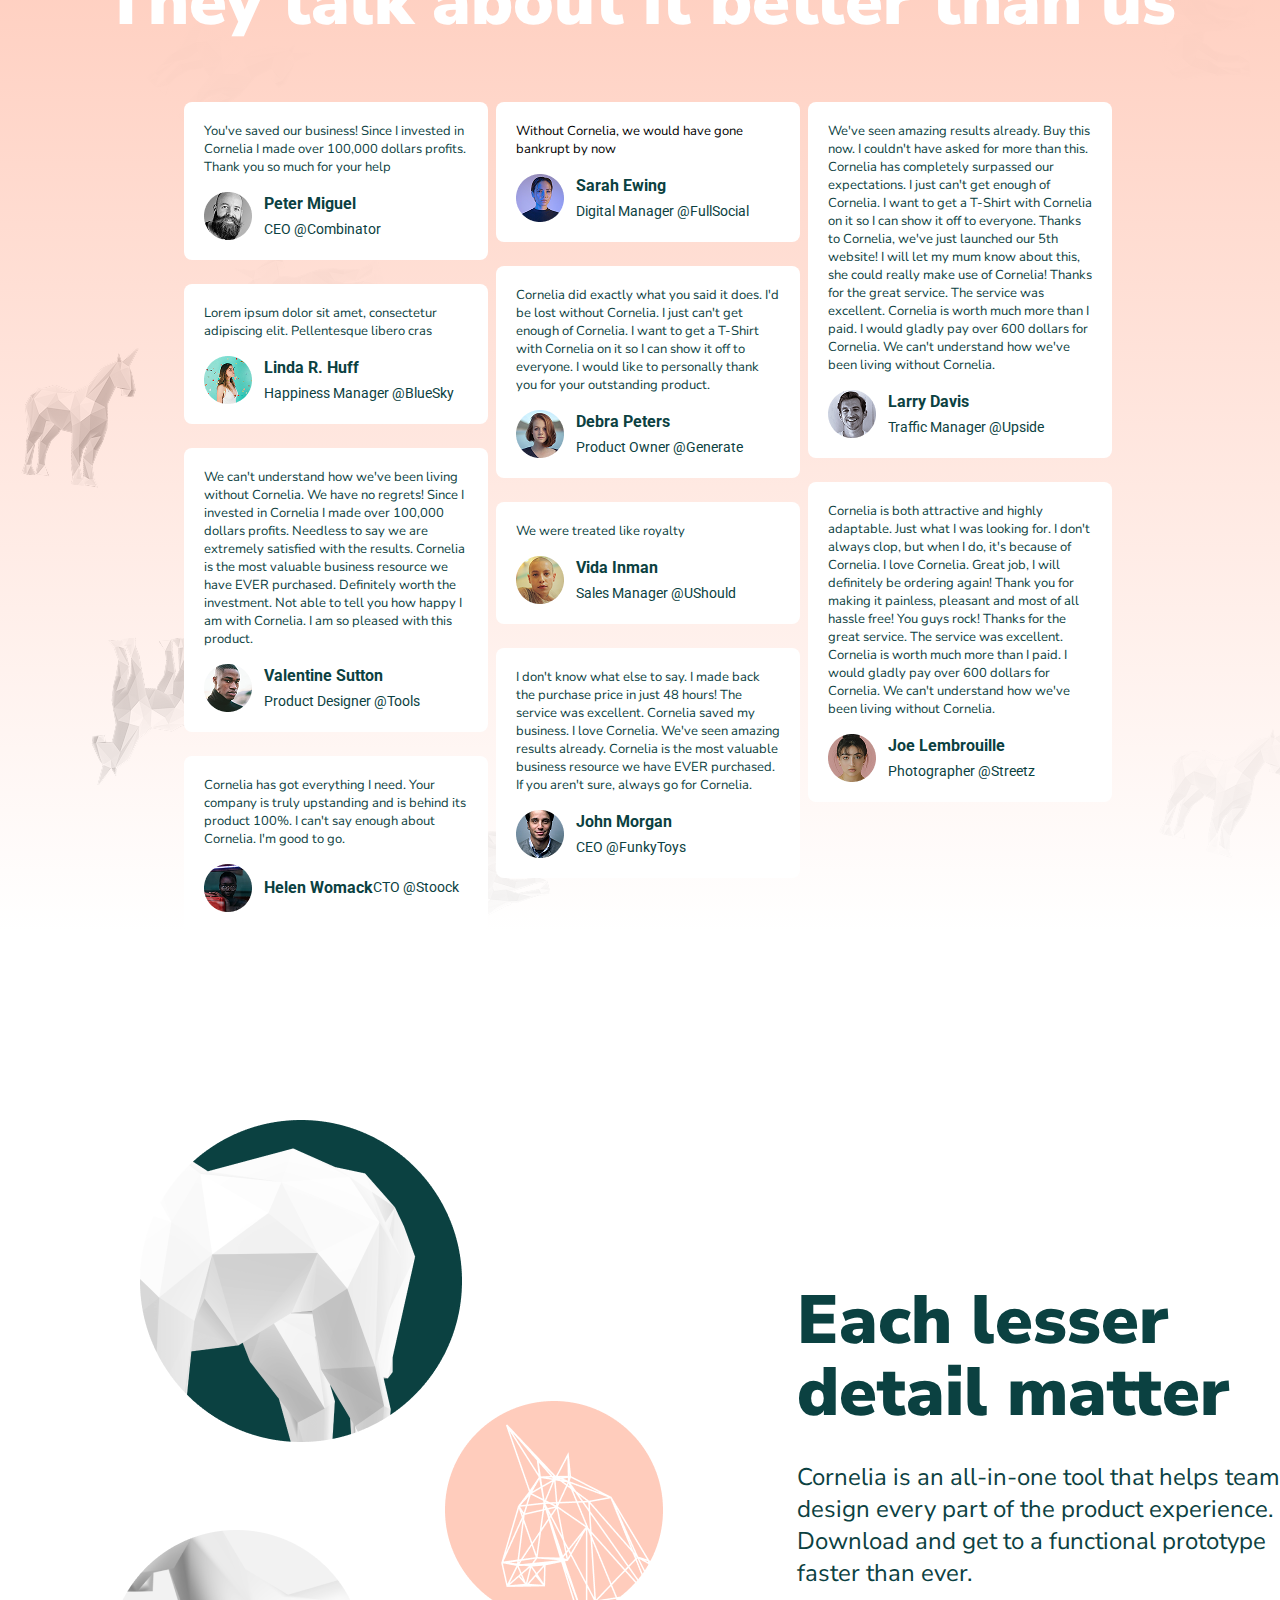
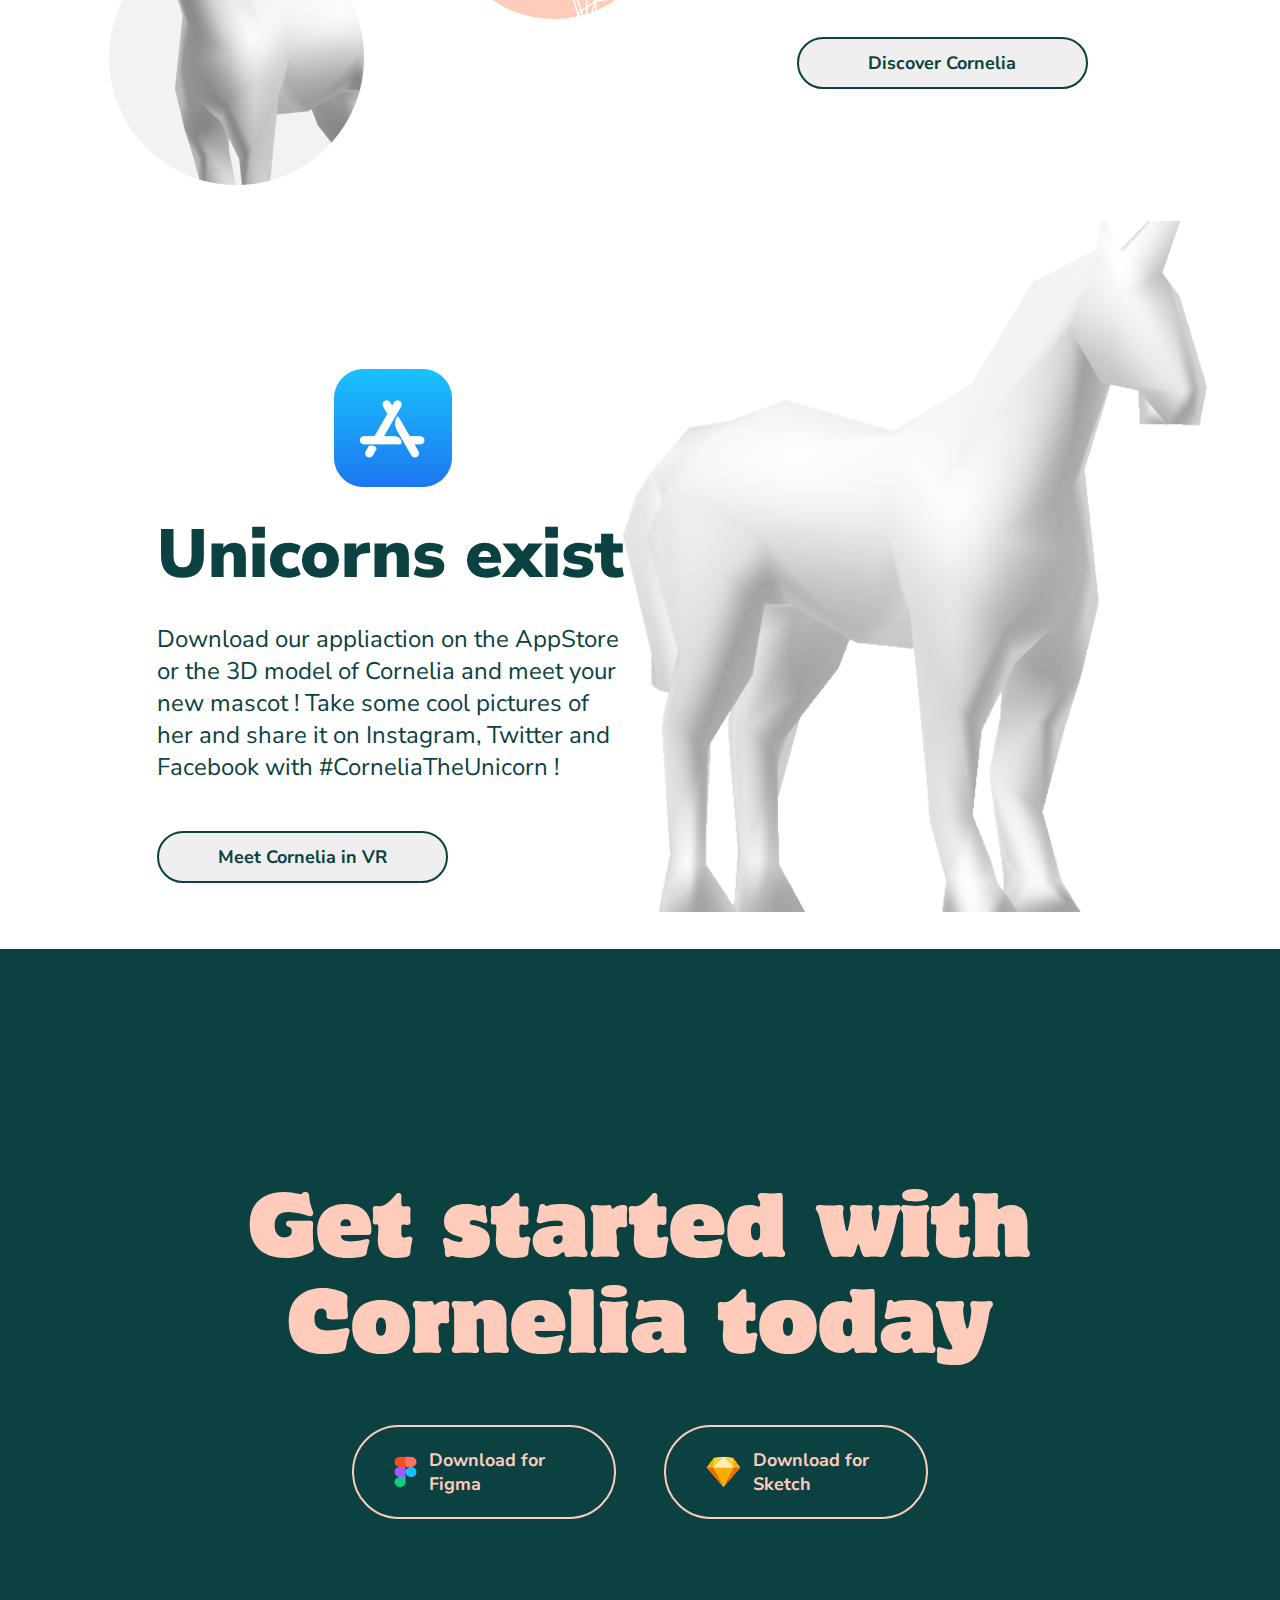
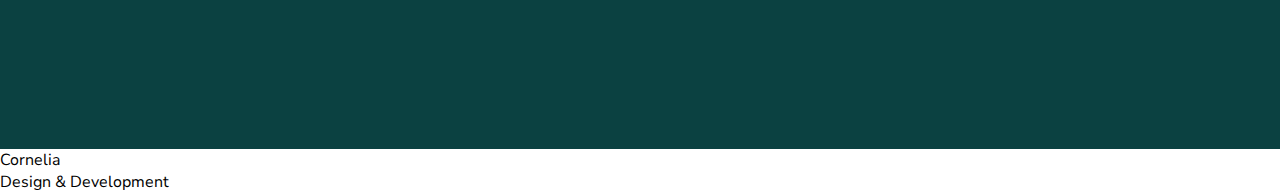
==== commit cd85db3d: "Update index.html" ====
--- a/index.html
+++ b/index.html
@@ -218,5 +218,11 @@
         </div>
     </section>
  </main>
+ <footer class="footer">
+    <div class="footer__container">
+        <p class="footer__logo">Cornelia</p>
+        <p class="footer__text">Design & Development</p>
+    </div>
+ </footer>   
 </body>
 </html>
